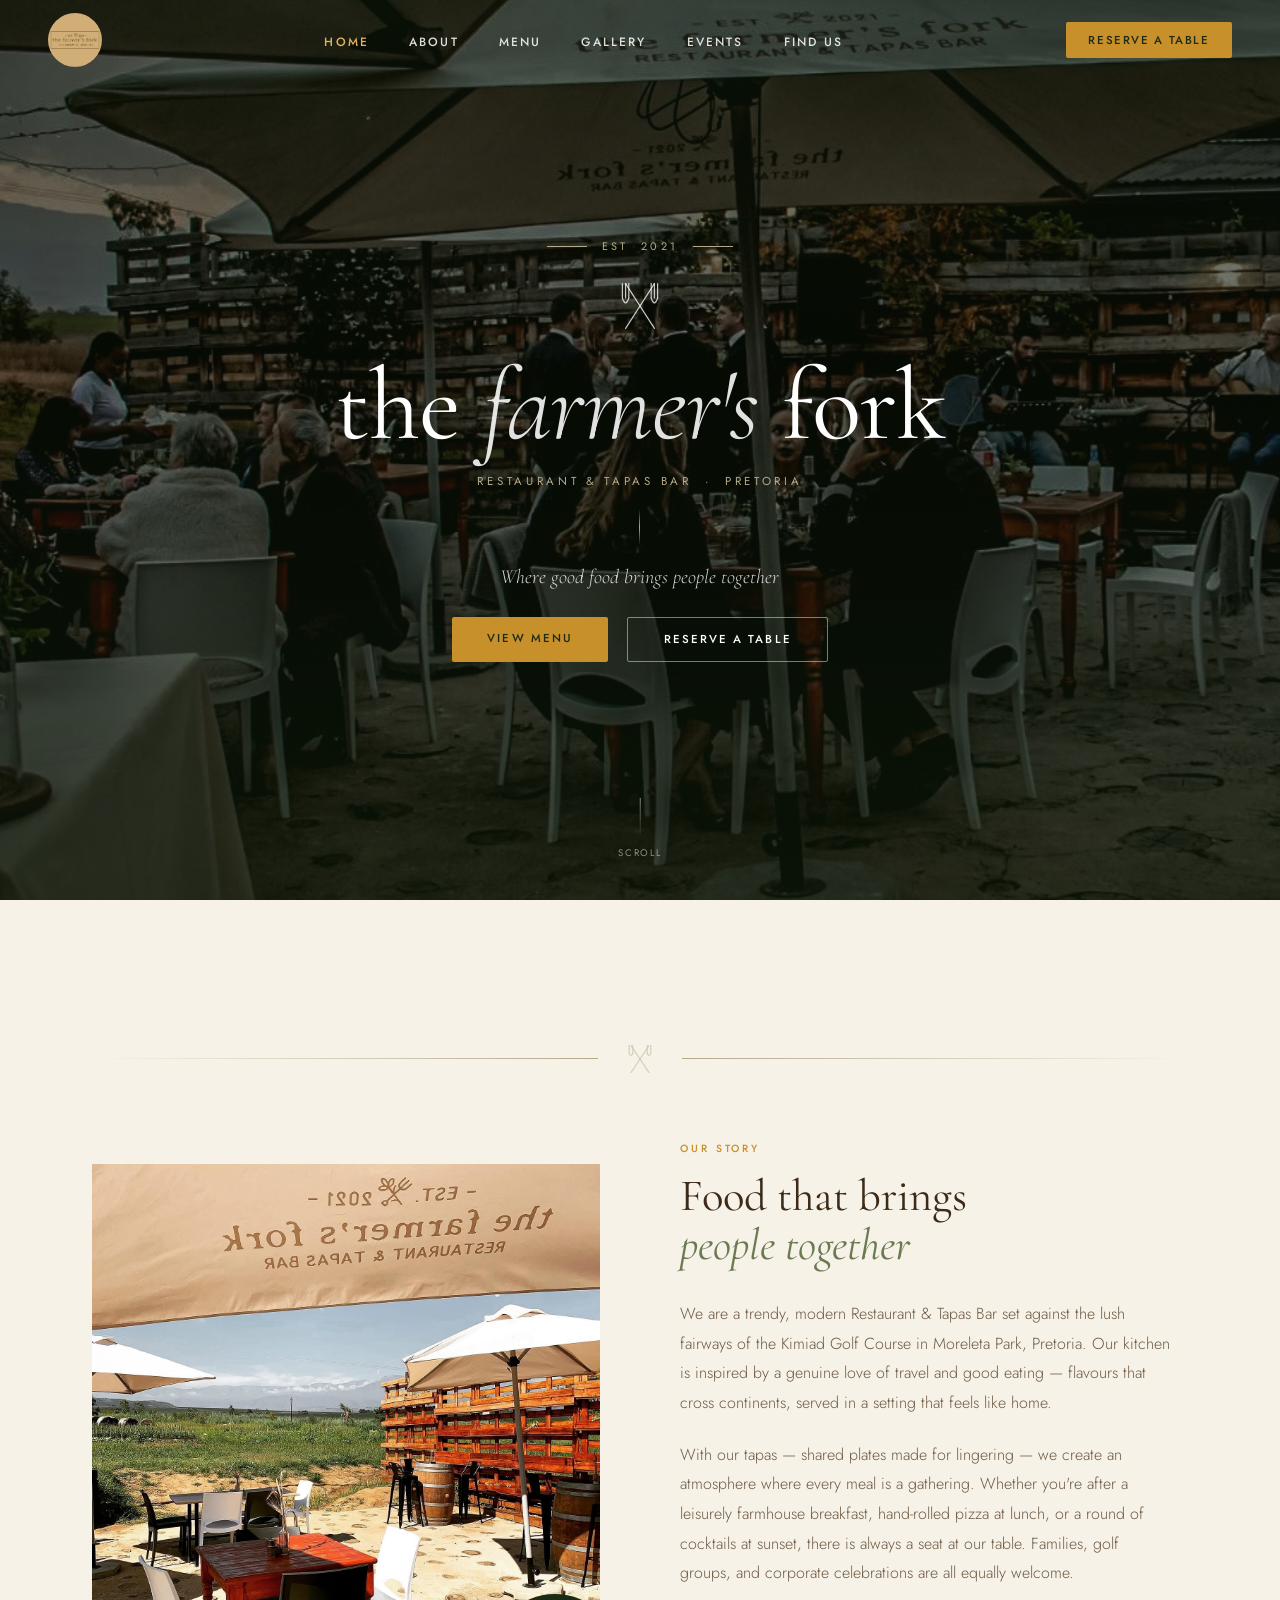
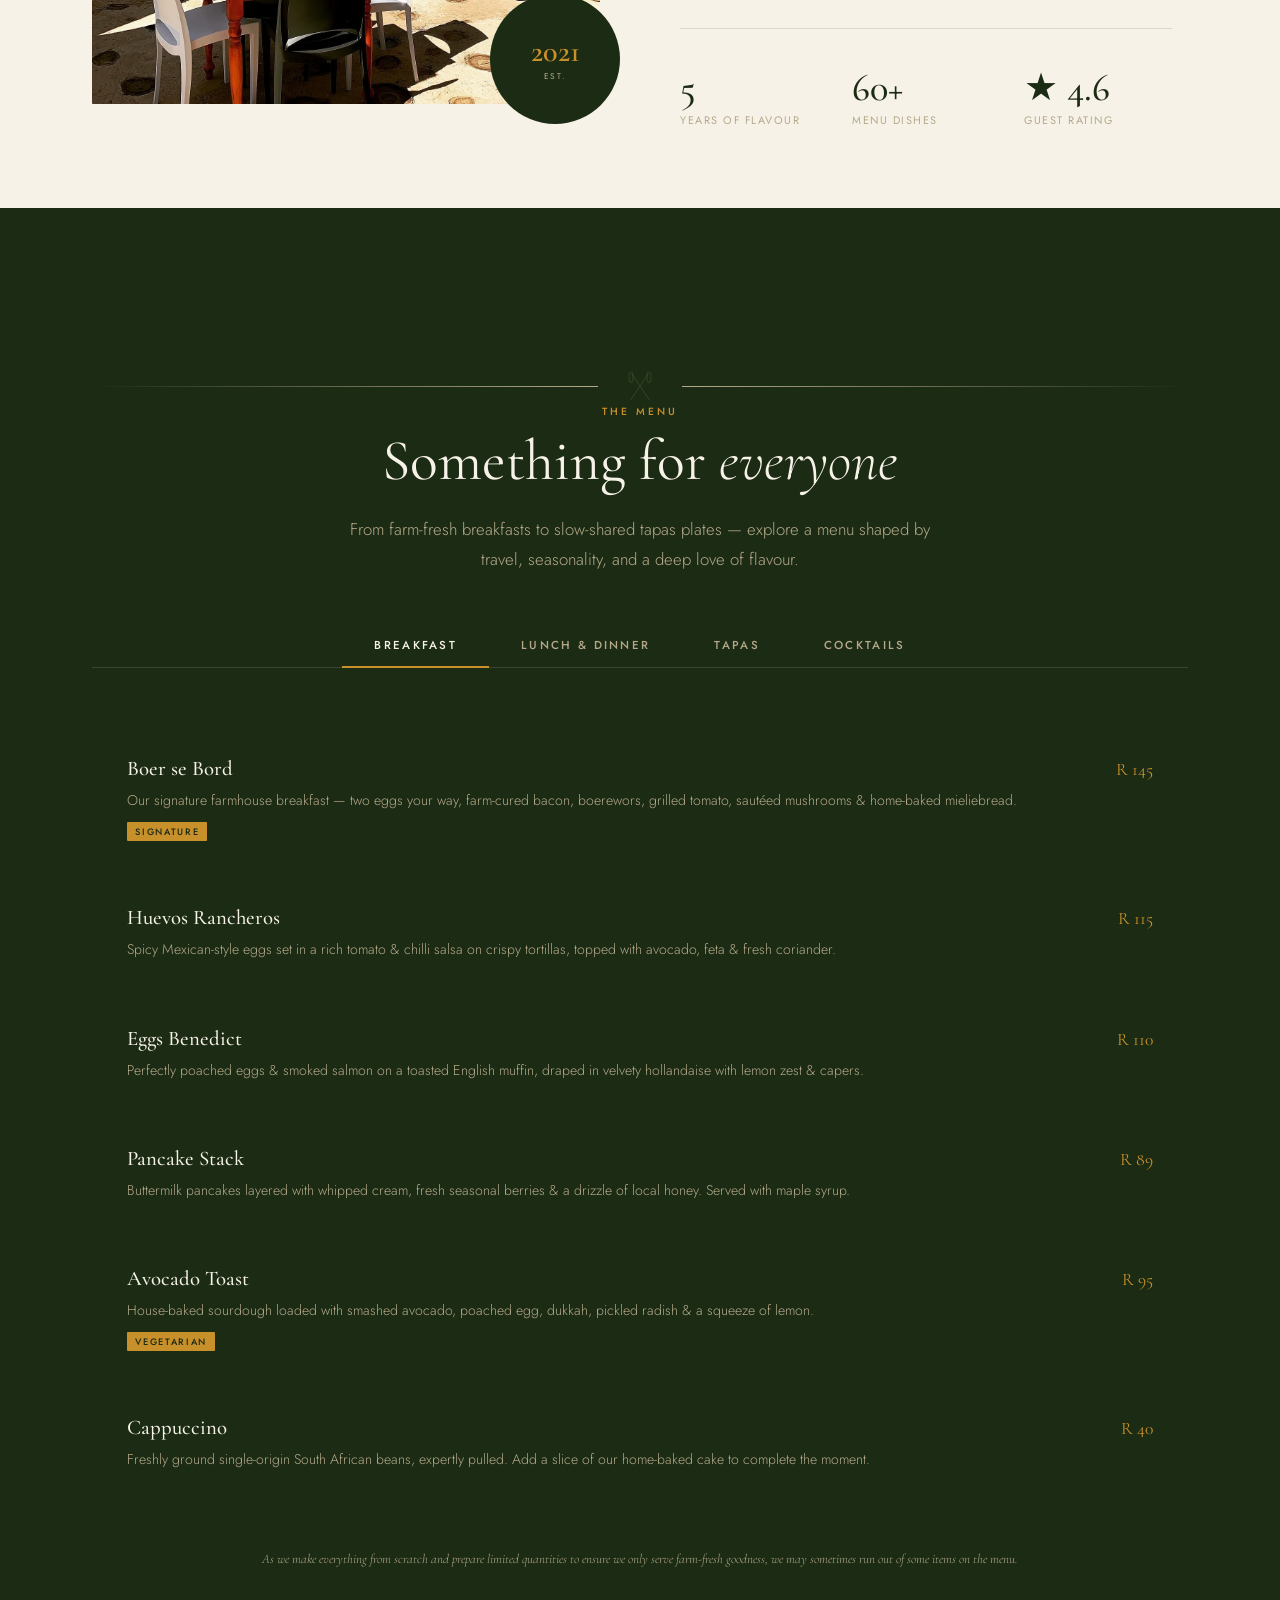
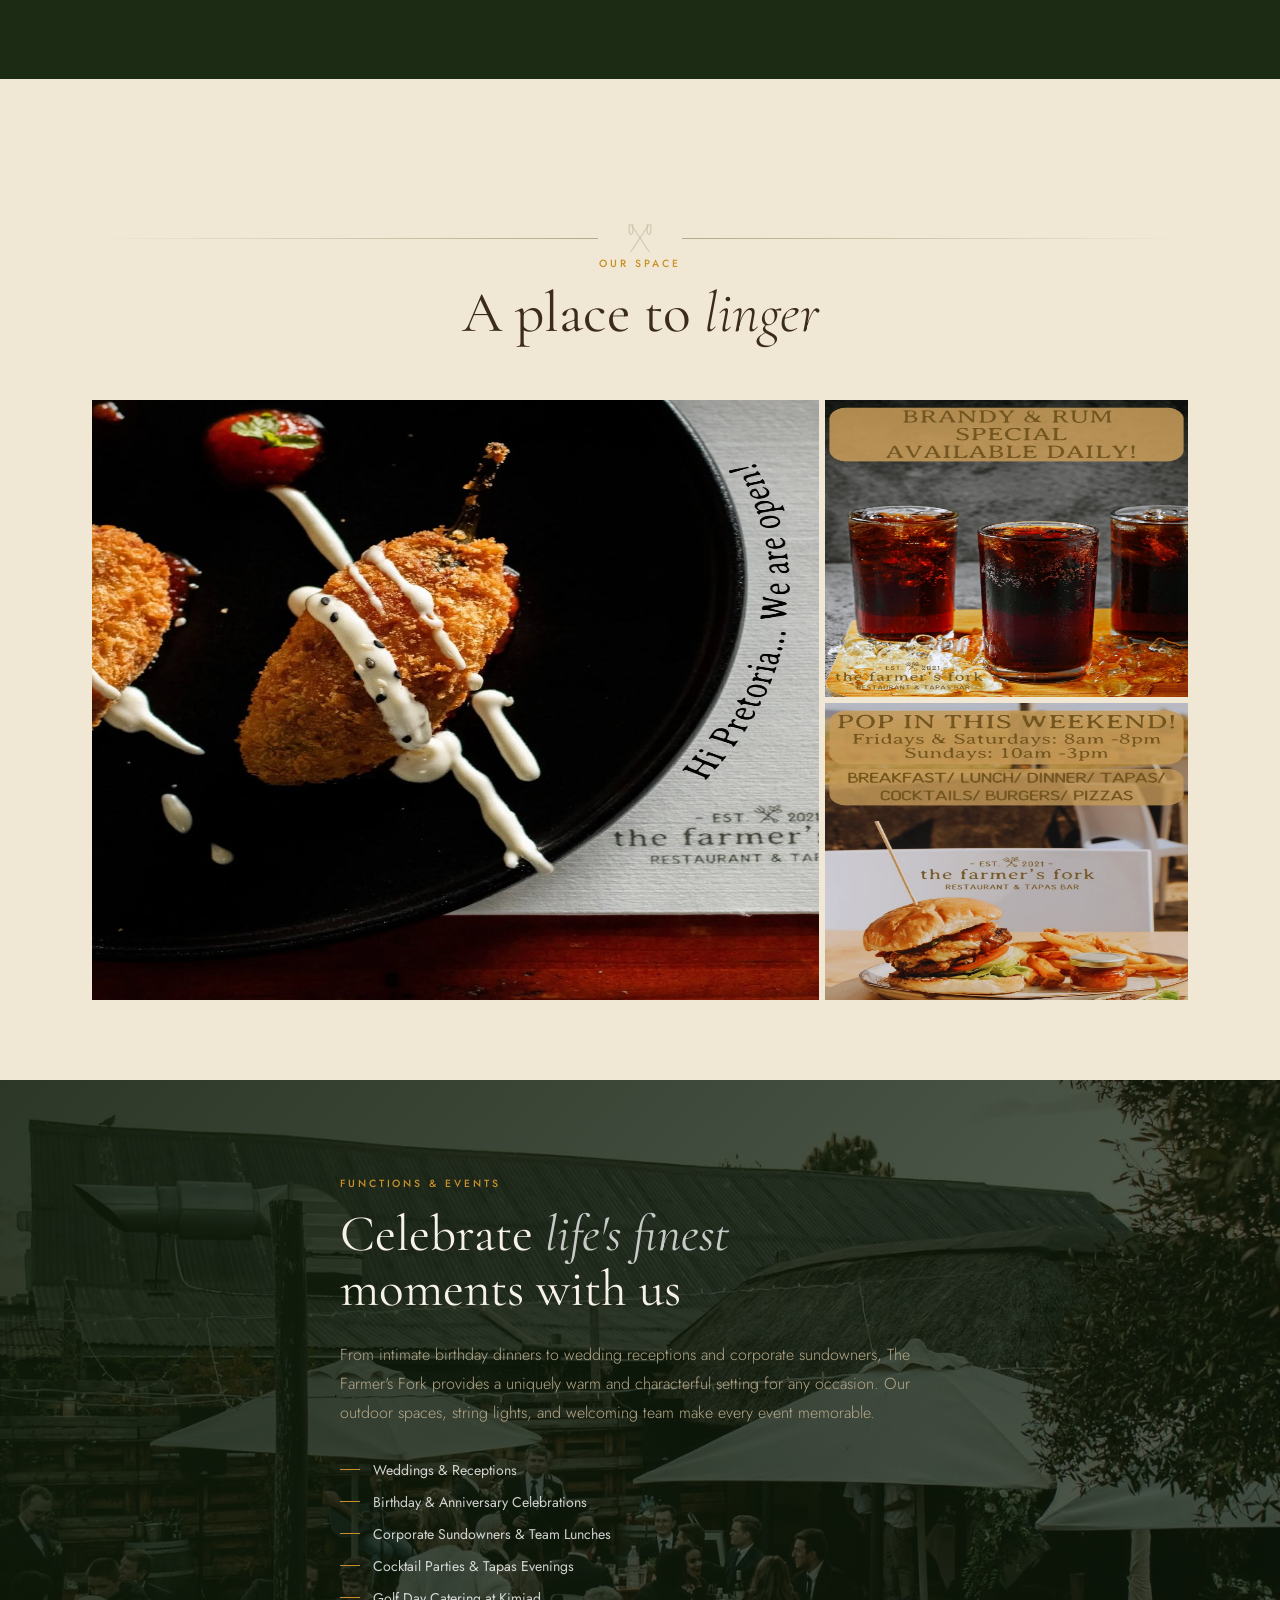
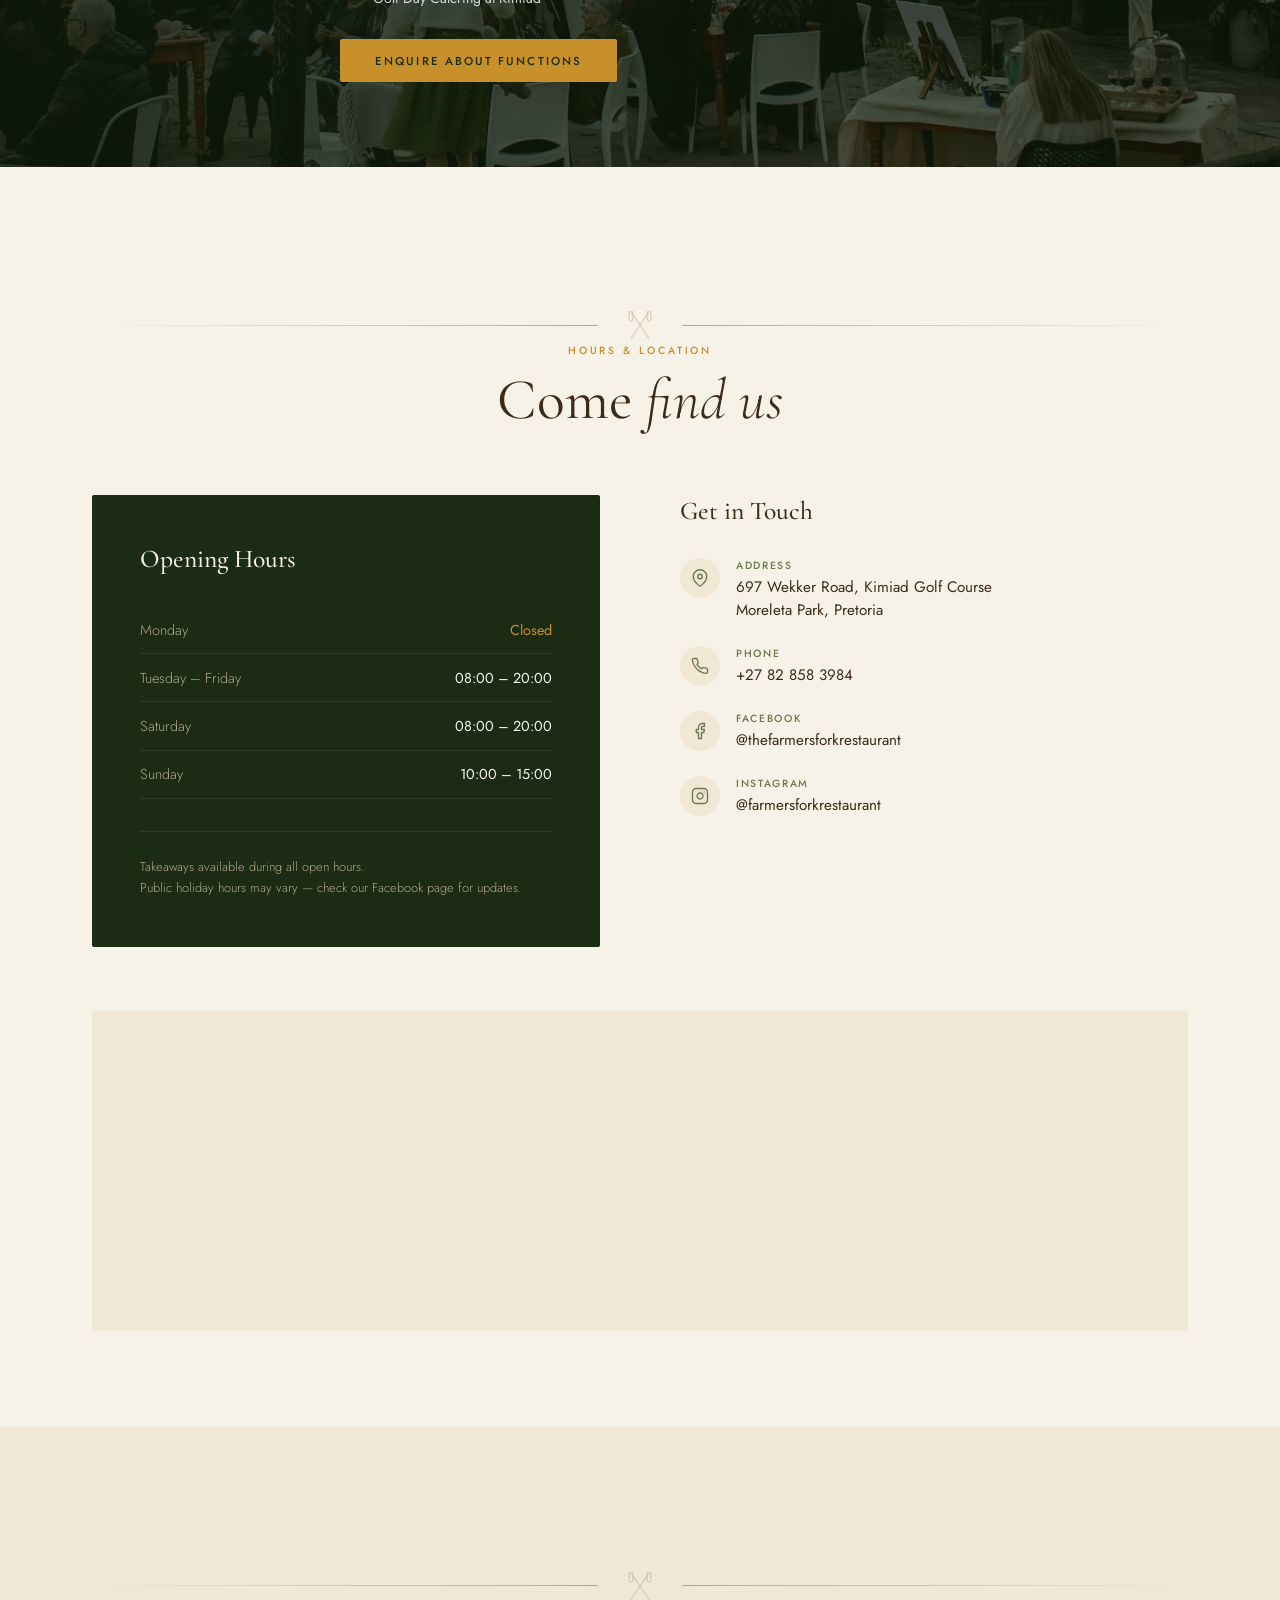
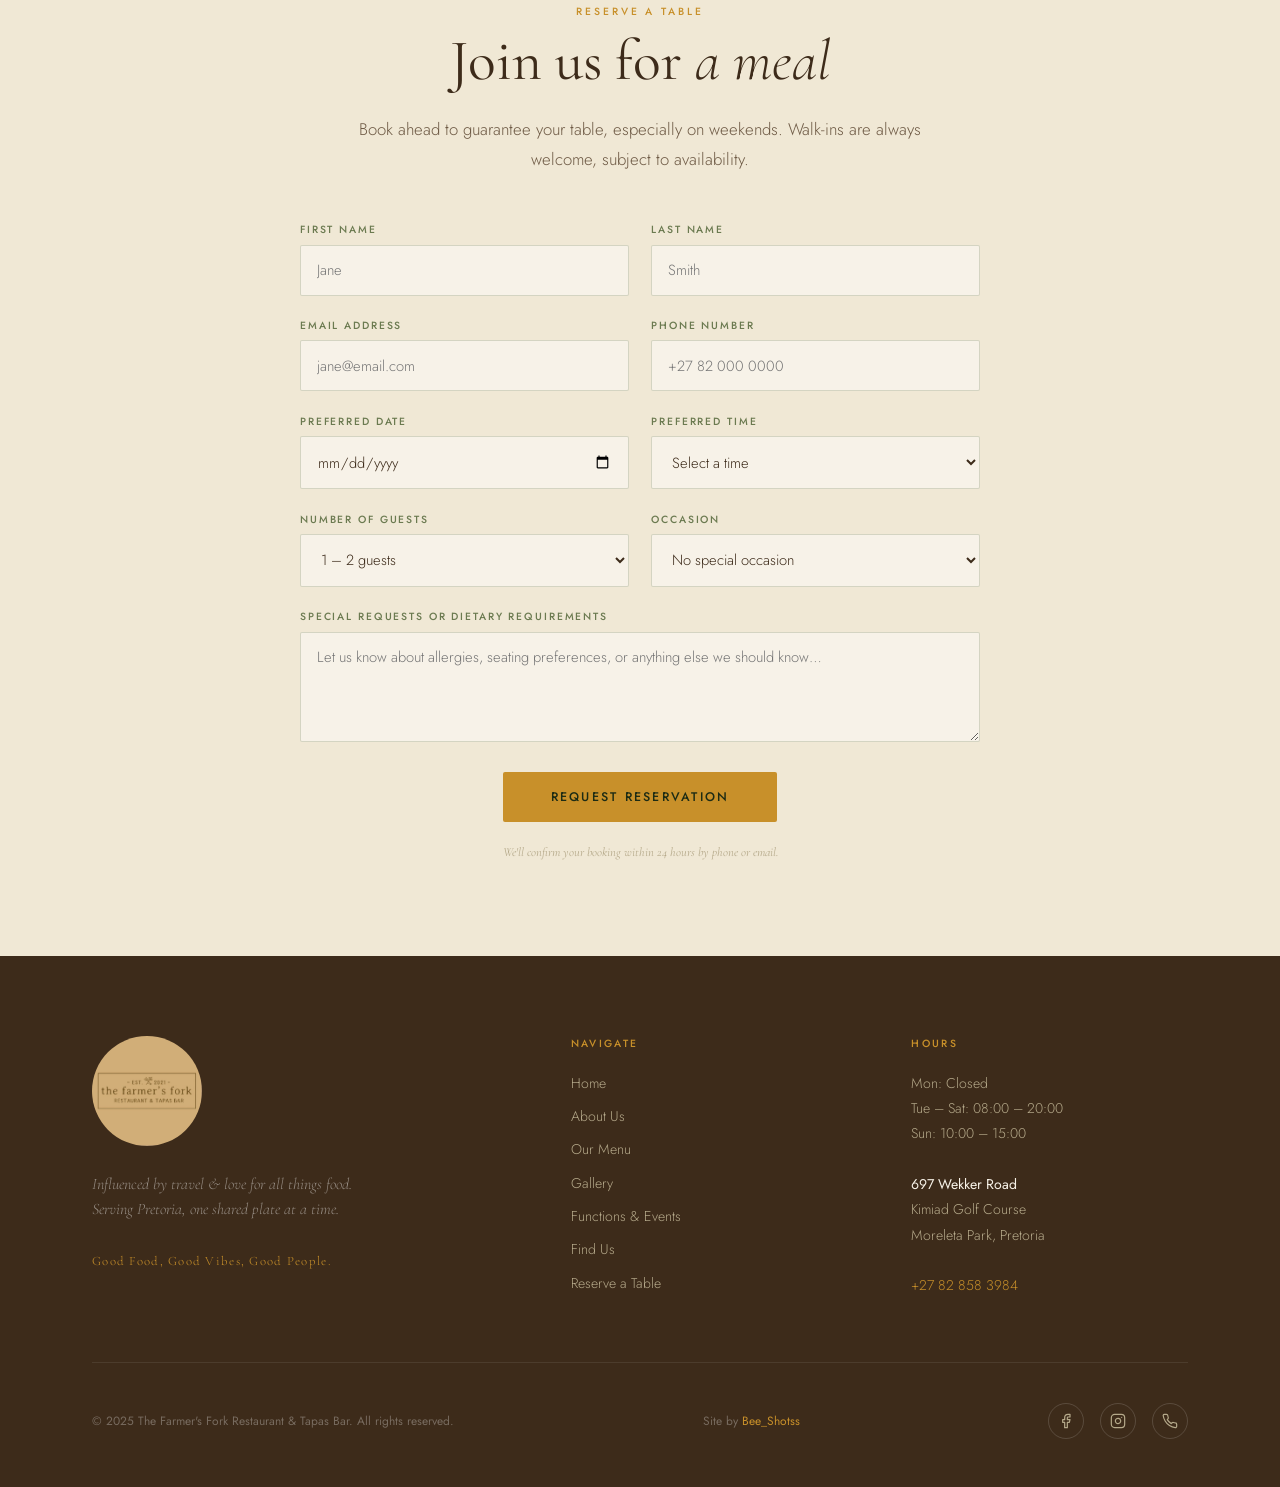
==== index.html @ 8b2912ac "Move Farmer's Fork files to repository root" ====
<!DOCTYPE html>
<html lang="en">
<head>
  <meta charset="UTF-8" />
  <meta name="viewport" content="width=device-width, initial-scale=1.0" />
  <title>The Farmer's Fork — Restaurant & Tapas Bar | Pretoria</title>
  <meta name="description" content="The Farmer's Fork — A trendy Restaurant & Tapas Bar at Kimiad Golf Course, Moreleta Park, Pretoria. Serving breakfast to dinner, Tues–Sat 8am–8pm, Sun 10am–3pm." />
  <link rel="preconnect" href="https://fonts.googleapis.com" />
  <link rel="preconnect" href="https://fonts.gstatic.com" crossorigin />
  <link href="https://fonts.googleapis.com/css2?family=Cormorant+Garamond:ital,wght@0,300;0,400;0,500;0,600;0,700;1,300;1,400;1,500&family=Jost:wght@300;400;500;600&display=swap" rel="stylesheet" />
  <style>
    /* ─── TOKEN SYSTEM ──────────────────────────────────────────────── */
    :root {
      --forest:    #1C2B14;
      --forest-mid:#2A4020;
      --sage:      #6B7A50;
      --gold:      #C8902A;
      --gold-lt:   #E5B05A;
      --parchment: #F0E8D5;
      --cream:     #F7F2E8;
      --espresso:  #3D2B1A;
      --stone:     #B5A98A;

      --font-display: 'Cormorant Garamond', Georgia, serif;
      --font-body:    'Jost', system-ui, sans-serif;

      --ease: cubic-bezier(0.25, 0.46, 0.45, 0.94);
      --nav-h: 80px;
    }

    /* ─── RESET ─────────────────────────────────────────────────────── */
    *, *::before, *::after { box-sizing: border-box; margin: 0; padding: 0; }
    html { scroll-behavior: smooth; font-size: 16px; }
    body {
      font-family: var(--font-body);
      background: var(--cream);
      color: var(--espresso);
      overflow-x: hidden;
    }
    img { display: block; max-width: 100%; }
    a { text-decoration: none; color: inherit; }

    /* ─── NAV ───────────────────────────────────────────────────────── */
    #nav {
      position: fixed;
      top: 0; left: 0; right: 0;
      z-index: 100;
      height: var(--nav-h);
      display: flex;
      align-items: center;
      justify-content: space-between;
      padding: 0 3rem;
      transition: background 0.45s var(--ease), box-shadow 0.45s var(--ease);
    }
    #nav.scrolled {
      background: var(--forest);
      box-shadow: 0 2px 24px rgba(0,0,0,0.35);
    }
    .nav-logo {
      display: flex;
      align-items: center;
      opacity: 0;
      transition: opacity 0.4s var(--ease);
      pointer-events: none;
    }
    #nav.scrolled .nav-logo { opacity: 1; pointer-events: auto; }
    .nav-logo img {
      height: 54px;
      width: 54px;
      border-radius: 50%;
      object-fit: cover;
      display: block;
    }
    .nav-links {
      display: flex;
      gap: 2.5rem;
      list-style: none;
    }
    .nav-links a {
      font-family: var(--font-body);
      font-size: 0.75rem;
      font-weight: 500;
      letter-spacing: 0.18em;
      text-transform: uppercase;
      color: #fff;
      opacity: 0.85;
      transition: opacity 0.2s;
    }
    .nav-links a:hover { opacity: 1; color: var(--gold-lt); }

    .nav-cta {
      font-family: var(--font-body);
      font-size: 0.72rem;
      font-weight: 500;
      letter-spacing: 0.14em;
      text-transform: uppercase;
      color: var(--forest);
      background: var(--gold);
      padding: 0.6rem 1.4rem;
      border-radius: 2px;
      transition: background 0.2s;
    }
    .nav-cta:hover { background: var(--gold-lt); }

    /* Mobile hamburger */
    .hamburger {
      display: none;
      flex-direction: column;
      gap: 5px;
      cursor: pointer;
      background: none;
      border: none;
      padding: 4px;
    }
    .hamburger span {
      display: block;
      width: 24px; height: 2px;
      background: #fff;
      transition: transform 0.3s, opacity 0.3s;
    }
    .mobile-menu {
      display: none;
      position: fixed;
      top: var(--nav-h);
      left: 0; right: 0;
      background: var(--forest);
      padding: 2rem;
      flex-direction: column;
      gap: 1.5rem;
      z-index: 99;
    }
    .mobile-menu.open { display: flex; }
    .mobile-menu a {
      font-family: var(--font-body);
      font-size: 0.85rem;
      font-weight: 500;
      letter-spacing: 0.16em;
      text-transform: uppercase;
      color: var(--cream);
    }

    /* ─── HERO ──────────────────────────────────────────────────────── */
    #hero {
      position: relative;
      height: 100vh;
      min-height: 640px;
      display: flex;
      align-items: center;
      justify-content: center;
      overflow: hidden;
    }
    .hero-bg {
      position: absolute;
      inset: 0;
      background: url('Gallery/Cover.jpeg') center/cover no-repeat;
      transform: scale(1.06);
      transition: transform 12s ease;
    }
    #hero:hover .hero-bg { transform: scale(1.0); }
    .hero-overlay {
      position: absolute;
      inset: 0;
      background: linear-gradient(
        to bottom,
        rgba(15,28,10,0.55) 0%,
        rgba(15,28,10,0.35) 40%,
        rgba(15,28,10,0.65) 100%
      );
    }
    .hero-content {
      position: relative;
      z-index: 2;
      text-align: center;
      color: #fff;
      display: flex;
      flex-direction: column;
      align-items: center;
      gap: 1.25rem;
    }
    .hero-est {
      font-family: var(--font-body);
      font-size: 0.68rem;
      letter-spacing: 0.3em;
      text-transform: uppercase;
      color: var(--stone);
      display: flex;
      align-items: center;
      gap: 0.9rem;
    }
    .hero-est::before, .hero-est::after {
      content: '';
      width: 40px; height: 1px;
      background: var(--stone);
    }

    /* SVG Fork Emblem */
    .fork-emblem {
      width: 64px;
      opacity: 0.95;
    }

    .hero-title {
      font-family: var(--font-display);
      font-size: clamp(3.2rem, 8vw, 7rem);
      font-weight: 400;
      line-height: 0.92;
      letter-spacing: -0.01em;
      color: #fff;
    }
    .hero-title em {
      font-style: italic;
      font-weight: 300;
      color: rgba(255,255,255,0.88);
    }
    .hero-subtitle {
      font-family: var(--font-body);
      font-size: 0.72rem;
      letter-spacing: 0.32em;
      text-transform: uppercase;
      color: var(--stone);
    }
    .hero-divider {
      width: 1px;
      height: 36px;
      background: linear-gradient(to bottom, transparent, var(--stone), transparent);
    }
    .hero-tagline {
      font-family: var(--font-display);
      font-style: italic;
      font-size: 1.25rem;
      color: rgba(255,255,255,0.82);
      font-weight: 300;
    }
    .hero-actions {
      display: flex;
      gap: 1.2rem;
      margin-top: 0.5rem;
    }
    .btn-primary {
      font-family: var(--font-body);
      font-size: 0.72rem;
      font-weight: 500;
      letter-spacing: 0.18em;
      text-transform: uppercase;
      background: var(--gold);
      color: var(--forest);
      padding: 0.85rem 2.2rem;
      border: none;
      border-radius: 2px;
      cursor: pointer;
      transition: background 0.2s, transform 0.2s;
    }
    .btn-primary:hover { background: var(--gold-lt); transform: translateY(-1px); }
    .btn-outline {
      font-family: var(--font-body);
      font-size: 0.72rem;
      font-weight: 500;
      letter-spacing: 0.18em;
      text-transform: uppercase;
      background: transparent;
      color: #fff;
      padding: 0.85rem 2.2rem;
      border: 1px solid rgba(255,255,255,0.45);
      border-radius: 2px;
      cursor: pointer;
      transition: border-color 0.2s, background 0.2s;
    }
    .btn-outline:hover {
      border-color: rgba(255,255,255,0.8);
      background: rgba(255,255,255,0.08);
    }

    .hero-scroll {
      position: absolute;
      bottom: 2.5rem;
      left: 50%;
      transform: translateX(-50%);
      display: flex;
      flex-direction: column;
      align-items: center;
      gap: 0.5rem;
      color: rgba(255,255,255,0.5);
      font-size: 0.6rem;
      letter-spacing: 0.2em;
      text-transform: uppercase;
    }
    .hero-scroll-line {
      width: 1px;
      height: 40px;
      background: linear-gradient(to bottom, rgba(255,255,255,0.5), transparent);
      animation: scrollPulse 2s ease-in-out infinite;
    }
    @keyframes scrollPulse {
      0%, 100% { opacity: 0.5; }
      50% { opacity: 1; }
    }

    /* ─── SECTION SCAFFOLD ──────────────────────────────────────────── */
    section { position: relative; }
    .container { max-width: 1160px; margin: 0 auto; padding: 0 2rem; }

    /* Signature decorative divider – crossed forks SVG between sections */
    .fork-divider {
      display: flex;
      align-items: center;
      justify-content: center;
      padding: 2.8rem 0 0;
      gap: 1.5rem;
    }
    .fork-divider::before, .fork-divider::after {
      content: '';
      flex: 1;
      height: 1px;
      background: linear-gradient(to right, transparent, var(--stone));
    }
    .fork-divider::after {
      background: linear-gradient(to left, transparent, var(--stone));
    }
    .fork-divider-icon {
      width: 36px;
      opacity: 0.55;
    }
    .section-eyebrow {
      font-family: var(--font-body);
      font-size: 0.65rem;
      font-weight: 500;
      letter-spacing: 0.28em;
      text-transform: uppercase;
      color: var(--gold);
      text-align: center;
      margin-bottom: 0.75rem;
    }
    .section-heading {
      font-family: var(--font-display);
      font-size: clamp(2.4rem, 4.5vw, 3.8rem);
      font-weight: 400;
      line-height: 1.05;
      text-align: center;
      color: var(--espresso);
    }
    .section-heading em {
      font-style: italic;
      font-weight: 300;
    }
    .section-heading.light { color: var(--cream); }
    .section-intro {
      font-size: 1.05rem;
      line-height: 1.8;
      color: #6e5a45;
      text-align: center;
      max-width: 580px;
      margin: 1.4rem auto 0;
      font-weight: 300;
    }
    .section-intro.light { color: var(--stone); }

    /* ─── ABOUT ─────────────────────────────────────────────────────── */
    #about {
      background: var(--cream);
      padding: 6rem 0 5rem;
    }
    .about-grid {
      display: grid;
      grid-template-columns: 1fr 1fr;
      gap: 5rem;
      align-items: center;
      margin-top: 4rem;
    }
    .about-image-wrap {
      position: relative;
    }
    .about-image-wrap img {
      width: 100%;
      height: 540px;
      object-fit: cover;
      border-radius: 1px;
    }
    .about-image-badge {
      position: absolute;
      bottom: -20px;
      right: -20px;
      width: 130px;
      height: 130px;
      background: var(--forest);
      border-radius: 50%;
      display: flex;
      flex-direction: column;
      align-items: center;
      justify-content: center;
      gap: 2px;
    }
    .about-image-badge-year {
      font-family: var(--font-display);
      font-size: 1.9rem;
      font-weight: 600;
      color: var(--gold);
      line-height: 1;
    }
    .about-image-badge-label {
      font-family: var(--font-body);
      font-size: 0.52rem;
      letter-spacing: 0.2em;
      text-transform: uppercase;
      color: var(--stone);
    }
    .about-text { padding-right: 1rem; }
    .about-eyebrow {
      font-family: var(--font-body);
      font-size: 0.65rem;
      font-weight: 500;
      letter-spacing: 0.28em;
      text-transform: uppercase;
      color: var(--gold);
      margin-bottom: 1rem;
    }
    .about-heading {
      font-family: var(--font-display);
      font-size: clamp(2rem, 3.5vw, 3rem);
      font-weight: 400;
      line-height: 1.1;
      color: var(--espresso);
      margin-bottom: 1.8rem;
    }
    .about-heading em {
      font-style: italic;
      color: var(--sage);
    }
    .about-body {
      font-size: 1rem;
      line-height: 1.85;
      color: #6e5a45;
      font-weight: 300;
      margin-bottom: 1.4rem;
    }
    .about-stats {
      display: grid;
      grid-template-columns: repeat(3, 1fr);
      gap: 1.5rem;
      margin-top: 2.5rem;
      padding-top: 2.5rem;
      border-top: 1px solid rgba(107,122,80,0.2);
    }
    .stat-num {
      font-family: var(--font-display);
      font-size: 2.4rem;
      font-weight: 500;
      color: var(--forest);
      line-height: 1;
    }
    .stat-label {
      font-family: var(--font-body);
      font-size: 0.68rem;
      letter-spacing: 0.14em;
      text-transform: uppercase;
      color: var(--stone);
      margin-top: 0.3rem;
    }

    /* ─── MENU ──────────────────────────────────────────────────────── */
    #menu {
      background: var(--forest);
      padding: 6rem 0 7rem;
    }
    .menu-tabs {
      display: flex;
      justify-content: center;
      gap: 0;
      margin: 3rem 0 3.5rem;
      border-bottom: 1px solid rgba(255,255,255,0.12);
    }
    .tab-btn {
      font-family: var(--font-body);
      font-size: 0.72rem;
      font-weight: 500;
      letter-spacing: 0.2em;
      text-transform: uppercase;
      color: var(--stone);
      background: none;
      border: none;
      padding: 0.9rem 2rem;
      cursor: pointer;
      position: relative;
      transition: color 0.25s;
    }
    .tab-btn::after {
      content: '';
      position: absolute;
      bottom: -1px; left: 0; right: 0;
      height: 2px;
      background: var(--gold);
      transform: scaleX(0);
      transition: transform 0.3s var(--ease);
    }
    .tab-btn.active { color: var(--cream); }
    .tab-btn.active::after { transform: scaleX(1); }
    .tab-btn:hover { color: var(--cream); }

    .tab-panel { display: none; }
    .tab-panel.active { display: grid; }

    .menu-grid {
      grid-template-columns: repeat(auto-fill, minmax(320px, 1fr));
      gap: 1px;
      background: rgba(255,255,255,0.06);
    }
    .menu-item {
      background: var(--forest);
      padding: 2rem 2.2rem;
      transition: background 0.25s;
    }
    .menu-item:hover { background: var(--forest-mid); }
    .menu-item-header {
      display: flex;
      justify-content: space-between;
      align-items: baseline;
      margin-bottom: 0.5rem;
    }
    .menu-item-name {
      font-family: var(--font-display);
      font-size: 1.3rem;
      font-weight: 500;
      color: var(--cream);
    }
    .menu-item-price {
      font-family: var(--font-display);
      font-size: 1.1rem;
      font-weight: 400;
      color: var(--gold);
      white-space: nowrap;
      margin-left: 1rem;
    }
    .menu-item-desc {
      font-size: 0.88rem;
      line-height: 1.65;
      color: var(--stone);
      font-weight: 300;
    }
    .menu-item-tag {
      display: inline-block;
      font-size: 0.58rem;
      font-weight: 500;
      letter-spacing: 0.18em;
      text-transform: uppercase;
      color: var(--forest);
      background: var(--gold);
      padding: 0.2rem 0.5rem;
      border-radius: 1px;
      margin-top: 0.6rem;
    }
    .menu-note {
      text-align: center;
      color: var(--stone);
      font-size: 0.82rem;
      margin-top: 3rem;
      font-style: italic;
      font-family: var(--font-display);
      font-weight: 300;
    }

    /* ─── GALLERY ───────────────────────────────────────────────────── */
    #gallery {
      background: var(--parchment);
      padding: 6rem 0 5rem;
    }
    .gallery-grid {
      display: grid;
      grid-template-columns: 2fr 1fr;
      grid-template-rows: 1fr 1fr;
      gap: 6px;
      margin-top: 3.5rem;
      height: 600px;
    }
    .gallery-item {
      overflow: hidden;
      position: relative;
    }
    .gallery-item img {
      width: 100%;
      height: 100%;
      object-fit: fill;
      transition: transform 0.6s var(--ease);
    }
    .gallery-item:hover img { transform: scale(1.04); }
    .gallery-item--main { grid-row: 1 / 3; }
    .gallery-caption {
      position: absolute;
      bottom: 0; left: 0; right: 0;
      padding: 1rem 1.2rem 0.8rem;
      background: linear-gradient(to top, rgba(15,28,10,0.7), transparent);
      color: var(--cream);
      font-family: var(--font-display);
      font-style: italic;
      font-size: 0.95rem;
      font-weight: 300;
      opacity: 0;
      transition: opacity 0.3s;
    }
    .gallery-item:hover .gallery-caption { opacity: 1; }

    /* ─── EVENTS ────────────────────────────────────────────────────── */
    #events {
      position: relative;
      min-height: 560px;
      display: flex;
      align-items: center;
    }
    .events-bg {
      position: absolute;
      inset: 0;
      background: url('Gallery/Scenery_2.jpg') center/cover no-repeat;
    }
    .events-overlay {
      position: absolute;
      inset: 0;
      background: linear-gradient(
        135deg,
        rgba(15,28,10,0.88) 0%,
        rgba(15,28,10,0.65) 100%
      );
    }
    .events-content {
      position: relative;
      z-index: 2;
      max-width: 600px;
      padding: 6rem 0;
    }
    .events-eyebrow {
      font-family: var(--font-body);
      font-size: 0.65rem;
      font-weight: 500;
      letter-spacing: 0.28em;
      text-transform: uppercase;
      color: var(--gold);
      margin-bottom: 1rem;
    }
    .events-heading {
      font-family: var(--font-display);
      font-size: clamp(2.4rem, 4vw, 3.5rem);
      font-weight: 400;
      color: var(--cream);
      line-height: 1.08;
      margin-bottom: 1.5rem;
    }
    .events-heading em {
      font-style: italic;
      color: rgba(255,255,255,0.75);
    }
    .events-body {
      font-size: 1rem;
      line-height: 1.8;
      color: var(--stone);
      font-weight: 300;
      margin-bottom: 2rem;
    }
    .events-features {
      display: flex;
      flex-direction: column;
      gap: 0.75rem;
      margin-bottom: 2.5rem;
    }
    .events-feature {
      display: flex;
      align-items: center;
      gap: 0.8rem;
      font-size: 0.88rem;
      color: rgba(255,255,255,0.8);
    }
    .events-feature::before {
      content: '';
      width: 20px; height: 1px;
      background: var(--gold);
      flex-shrink: 0;
    }

    /* ─── FIND US ───────────────────────────────────────────────────── */
    #find-us {
      background: var(--cream);
      padding: 6rem 0;
    }
    .find-grid {
      display: grid;
      grid-template-columns: 1fr 1fr;
      gap: 5rem;
      align-items: start;
      margin-top: 4rem;
    }
    .hours-card {
      background: var(--forest);
      border-radius: 2px;
      padding: 3rem;
      color: var(--cream);
    }
    .hours-card-title {
      font-family: var(--font-display);
      font-size: 1.6rem;
      font-weight: 500;
      margin-bottom: 2rem;
      color: var(--cream);
    }
    .hours-row {
      display: flex;
      justify-content: space-between;
      align-items: center;
      padding: 0.85rem 0;
      border-bottom: 1px solid rgba(255,255,255,0.08);
      font-size: 0.9rem;
    }
    .hours-row:last-of-type { border-bottom: none; }
    .hours-day { color: var(--stone); font-weight: 300; }
    .hours-time { color: var(--cream); font-weight: 400; }
    .hours-closed { color: var(--gold); font-weight: 400; }
    .contact-block { display: flex; flex-direction: column; gap: 1.5rem; }
    .contact-heading {
      font-family: var(--font-display);
      font-size: 1.6rem;
      font-weight: 500;
      color: var(--espresso);
      margin-bottom: 0.5rem;
    }
    .contact-detail {
      display: flex;
      gap: 1rem;
      align-items: flex-start;
    }
    .contact-icon {
      width: 40px;
      height: 40px;
      background: var(--parchment);
      border-radius: 50%;
      display: flex;
      align-items: center;
      justify-content: center;
      flex-shrink: 0;
    }
    .contact-icon svg { width: 18px; height: 18px; }
    .contact-label {
      font-size: 0.65rem;
      font-weight: 500;
      letter-spacing: 0.16em;
      text-transform: uppercase;
      color: var(--sage);
      margin-bottom: 0.2rem;
    }
    .contact-value {
      font-size: 0.95rem;
      font-weight: 400;
      color: var(--espresso);
      line-height: 1.5;
    }

    /* Map placeholder */
    .map-placeholder {
      margin-top: 4rem;
      height: 320px;
      background: var(--parchment);
      border-radius: 2px;
      overflow: hidden;
      position: relative;
    }
    .map-placeholder iframe {
      width: 100%;
      height: 100%;
      border: none;
    }

    /* ─── RESERVATIONS ──────────────────────────────────────────────── */
    #reservations {
      background: var(--parchment);
      padding: 6rem 0;
    }
    .res-form {
      max-width: 680px;
      margin: 3rem auto 0;
      display: grid;
      grid-template-columns: 1fr 1fr;
      gap: 1.4rem;
    }
    .form-group {
      display: flex;
      flex-direction: column;
      gap: 0.45rem;
    }
    .form-group.full { grid-column: 1 / -1; }
    .form-label {
      font-size: 0.65rem;
      font-weight: 500;
      letter-spacing: 0.18em;
      text-transform: uppercase;
      color: var(--sage);
    }
    .form-input, .form-select, .form-textarea {
      font-family: var(--font-body);
      font-size: 0.92rem;
      font-weight: 300;
      color: var(--espresso);
      background: var(--cream);
      border: 1px solid rgba(107,122,80,0.25);
      border-radius: 2px;
      padding: 0.85rem 1rem;
      outline: none;
      transition: border-color 0.2s;
      width: 100%;
    }
    .form-input:focus, .form-select:focus, .form-textarea:focus {
      border-color: var(--sage);
    }
    .form-textarea { resize: vertical; min-height: 110px; }
    .form-submit {
      grid-column: 1 / -1;
      justify-self: center;
      margin-top: 0.5rem;
    }
    .form-note {
      grid-column: 1 / -1;
      font-size: 0.78rem;
      color: var(--stone);
      text-align: center;
      font-style: italic;
      font-family: var(--font-display);
    }

    /* ─── FOOTER ────────────────────────────────────────────────────── */
    #footer {
      background: var(--espresso);
      color: var(--stone);
      padding: 5rem 0 3rem;
    }
    .footer-top {
      display: grid;
      grid-template-columns: 1.5fr 1fr 1fr;
      gap: 4rem;
      padding-bottom: 4rem;
      border-bottom: 1px solid rgba(255,255,255,0.08);
    }
    .footer-brand-name {
      font-family: var(--font-display);
      font-size: 2rem;
      font-weight: 400;
      color: var(--cream);
      line-height: 1.1;
      margin-bottom: 0.4rem;
    }
    .footer-brand-sub {
      font-size: 0.62rem;
      letter-spacing: 0.24em;
      text-transform: uppercase;
      color: var(--stone);
      margin-bottom: 1.2rem;
    }
    .footer-tagline {
      font-family: var(--font-display);
      font-style: italic;
      font-size: 1rem;
      color: rgba(255,255,255,0.45);
      font-weight: 300;
      line-height: 1.6;
    }
    .footer-col-title {
      font-family: var(--font-body);
      font-size: 0.65rem;
      font-weight: 500;
      letter-spacing: 0.22em;
      text-transform: uppercase;
      color: var(--gold);
      margin-bottom: 1.2rem;
    }
    .footer-links {
      list-style: none;
      display: flex;
      flex-direction: column;
      gap: 0.65rem;
    }
    .footer-links a {
      font-size: 0.88rem;
      font-weight: 300;
      color: var(--stone);
      transition: color 0.2s;
    }
    .footer-links a:hover { color: var(--cream); }
    .footer-hours { font-size: 0.88rem; font-weight: 300; line-height: 1.8; }

    .footer-bottom {
      padding-top: 2.5rem;
      display: flex;
      justify-content: space-between;
      align-items: center;
    }
    .footer-copy {
      font-size: 0.75rem;
      color: rgba(255,255,255,0.3);
    }
    .footer-socials {
      display: flex;
      gap: 1rem;
    }
    .social-link {
      width: 36px; height: 36px;
      border: 1px solid rgba(255,255,255,0.15);
      border-radius: 50%;
      display: flex;
      align-items: center;
      justify-content: center;
      color: var(--stone);
      transition: border-color 0.2s, color 0.2s;
    }
    .social-link:hover { border-color: var(--gold); color: var(--gold); }
    .social-link svg { width: 16px; height: 16px; }

    /* ─── REVEAL ANIMATION ──────────────────────────────────────────── */
    .reveal {
      opacity: 0;
      transform: translateY(30px);
      transition: opacity 0.7s var(--ease), transform 0.7s var(--ease);
    }
    .reveal.visible {
      opacity: 1;
      transform: none;
    }
    .reveal-delay-1 { transition-delay: 0.1s; }
    .reveal-delay-2 { transition-delay: 0.2s; }
    .reveal-delay-3 { transition-delay: 0.3s; }
    .reveal-delay-4 { transition-delay: 0.4s; }

    /* ─── RESPONSIVE ────────────────────────────────────────────────── */
    @media (max-width: 900px) {
      #nav { padding: 0 1.5rem; }
      .nav-links, .nav-cta { display: none; }
      .hamburger { display: flex; }
      .about-grid { grid-template-columns: 1fr; gap: 3rem; }
      .about-image-wrap img { height: 380px; }
      .find-grid { grid-template-columns: 1fr; gap: 3rem; }
      .footer-top { grid-template-columns: 1fr; gap: 2.5rem; }
      .gallery-grid {
        grid-template-columns: 1fr;
        grid-template-rows: auto auto auto;
        height: auto;
      }
      .gallery-item--main { grid-row: auto; }
      .gallery-item { height: 280px; }
      .res-form { grid-template-columns: 1fr; }
      .form-group.full { grid-column: 1; }
      .form-submit { grid-column: 1; }
      .form-note { grid-column: 1; }
    }
    @media (max-width: 640px) {
      :root { --nav-h: 64px; }
      .hero-title { font-size: 3rem; }
      .hero-actions { flex-direction: column; align-items: center; }
      .menu-tabs { overflow-x: auto; justify-content: flex-start; padding: 0 1rem; }
      .container { padding: 0 1.25rem; }
      .about-stats { grid-template-columns: 1fr 1fr; }
      .footer-bottom { flex-direction: column; gap: 1.5rem; }
    }

    @media (prefers-reduced-motion: reduce) {
      .reveal { opacity: 1; transform: none; transition: none; }
      .hero-bg { transform: none; transition: none; }
    }
  </style>
</head>
<body>

<!-- ─────────────────────────────── NAV ─────────────────────────────── -->
<nav id="nav" role="navigation" aria-label="Main navigation">
  <a href="#hero" class="nav-logo" aria-label="The Farmer's Fork – back to top">
    <img src="Gallery/Logo.jpg" alt="The Farmer's Fork logo" />
  </a>
  <ul class="nav-links">
    <li><a href="#hero">Home</a></li>
    <li><a href="#about">About</a></li>
    <li><a href="#menu">Menu</a></li>
    <li><a href="#gallery">Gallery</a></li>
    <li><a href="#events">Events</a></li>
    <li><a href="#find-us">Find Us</a></li>
  </ul>
  <a href="#reservations" class="nav-cta">Reserve a Table</a>
  <button class="hamburger" aria-label="Toggle menu" onclick="toggleMenu()">
    <span></span><span></span><span></span>
  </button>
</nav>

<!-- Mobile menu -->
<div class="mobile-menu" id="mobileMenu">
  <a href="#hero" onclick="toggleMenu()">Home</a>
  <a href="#about" onclick="toggleMenu()">About</a>
  <a href="#menu" onclick="toggleMenu()">Menu</a>
  <a href="#gallery" onclick="toggleMenu()">Gallery</a>
  <a href="#events" onclick="toggleMenu()">Events</a>
  <a href="#find-us" onclick="toggleMenu()">Find Us</a>
  <a href="#reservations" onclick="toggleMenu()">Reserve a Table</a>
</div>

<!-- ────────────────────────────── HERO ─────────────────────────────── -->
<section id="hero" aria-label="Hero">
  <div class="hero-bg"></div>
  <div class="hero-overlay"></div>

  <div class="hero-content">
    <div class="hero-est">EST&nbsp;&nbsp;2021</div>

    <!-- Crossed Fork SVG Emblem -->
    <svg class="fork-emblem" viewBox="0 0 80 80" fill="none" xmlns="http://www.w3.org/2000/svg" aria-hidden="true">
      <line x1="22" y1="12" x2="58" y2="68" stroke="rgba(255,255,255,0.8)" stroke-width="1.5" stroke-linecap="round"/>
      <line x1="58" y1="12" x2="22" y2="68" stroke="rgba(255,255,255,0.8)" stroke-width="1.5" stroke-linecap="round"/>
      <!-- Fork left tines -->
      <path d="M18 12 L18 30" stroke="rgba(255,255,255,0.8)" stroke-width="1.5" stroke-linecap="round"/>
      <path d="M22 12 L22 30" stroke="rgba(255,255,255,0.8)" stroke-width="1.5" stroke-linecap="round"/>
      <path d="M26 12 L26 30" stroke="rgba(255,255,255,0.8)" stroke-width="1.5" stroke-linecap="round"/>
      <path d="M18 30 Q20 36 22 36 Q24 36 26 30" stroke="rgba(255,255,255,0.8)" stroke-width="1.5" fill="none" stroke-linecap="round"/>
      <!-- Fork right tines -->
      <path d="M54 12 L54 30" stroke="rgba(255,255,255,0.8)" stroke-width="1.5" stroke-linecap="round"/>
      <path d="M58 12 L58 30" stroke="rgba(255,255,255,0.8)" stroke-width="1.5" stroke-linecap="round"/>
      <path d="M62 12 L62 30" stroke="rgba(255,255,255,0.8)" stroke-width="1.5" stroke-linecap="round"/>
      <path d="M54 30 Q56 36 58 36 Q60 36 62 30" stroke="rgba(255,255,255,0.8)" stroke-width="1.5" fill="none" stroke-linecap="round"/>
    </svg>

    <h1 class="hero-title">the <em>farmer's</em> fork</h1>
    <p class="hero-subtitle">Restaurant &amp; Tapas Bar &nbsp;·&nbsp; Pretoria</p>
    <div class="hero-divider"></div>
    <p class="hero-tagline">Where good food brings people together</p>
    <div class="hero-actions">
      <a href="#menu" class="btn-primary">View Menu</a>
      <a href="#reservations" class="btn-outline">Reserve a Table</a>
    </div>
  </div>

  <div class="hero-scroll" aria-hidden="true">
    <div class="hero-scroll-line"></div>
    <span>Scroll</span>
  </div>
</section>

<!-- ───────────────────────────── ABOUT ─────────────────────────────── -->
<section id="about" aria-label="About us">
  <div class="container">
    <div class="fork-divider" aria-hidden="true">
      <svg class="fork-divider-icon" viewBox="0 0 40 40" fill="none" xmlns="http://www.w3.org/2000/svg">
        <line x1="10" y1="5" x2="30" y2="35" stroke="#B5A98A" stroke-width="1.2" stroke-linecap="round"/>
        <line x1="30" y1="5" x2="10" y2="35" stroke="#B5A98A" stroke-width="1.2" stroke-linecap="round"/>
        <path d="M8 5 L8 14" stroke="#B5A98A" stroke-width="1.2" stroke-linecap="round"/>
        <path d="M12 5 L12 14" stroke="#B5A98A" stroke-width="1.2" stroke-linecap="round"/>
        <path d="M8 14 Q10 18 12 14" stroke="#B5A98A" stroke-width="1.2" fill="none"/>
        <path d="M28 5 L28 14" stroke="#B5A98A" stroke-width="1.2" stroke-linecap="round"/>
        <path d="M32 5 L32 14" stroke="#B5A98A" stroke-width="1.2" stroke-linecap="round"/>
        <path d="M28 14 Q30 18 32 14" stroke="#B5A98A" stroke-width="1.2" fill="none"/>
      </svg>
    </div>

    <div class="about-grid">
      <div class="about-image-wrap reveal">
        <img src="Gallery/Scenery.jpg" alt="Outdoor dining area at The Farmer's Fork with branded umbrellas and vineyard views" loading="lazy" />
        <div class="about-image-badge">
          <span class="about-image-badge-year">2021</span>
          <span class="about-image-badge-label">Est.</span>
        </div>
      </div>

      <div class="about-text reveal reveal-delay-2">
        <p class="about-eyebrow">Our Story</p>
        <h2 class="about-heading">Food that brings<br/><em>people together</em></h2>
        <p class="about-body">
          We are a trendy, modern Restaurant &amp; Tapas Bar set against the lush fairways
          of the Kimiad Golf Course in Moreleta Park, Pretoria. Our kitchen is inspired by
          a genuine love of travel and good eating — flavours that cross continents, served
          in a setting that feels like home.
        </p>
        <p class="about-body">
          With our tapas — shared plates made for lingering — we create an atmosphere where
          every meal is a gathering. Whether you're after a leisurely farmhouse breakfast,
          hand-rolled pizza at lunch, or a round of cocktails at sunset, there is always a
          seat at our table. Families, golf groups, and corporate celebrations are all
          equally welcome.
        </p>
        <div class="about-stats">
          <div>
            <div class="stat-num">5</div>
            <div class="stat-label">Years of flavour</div>
          </div>
          <div>
            <div class="stat-num">60+</div>
            <div class="stat-label">Menu dishes</div>
          </div>
          <div>
            <div class="stat-num">★ 4.6</div>
            <div class="stat-label">Guest rating</div>
          </div>
        </div>
      </div>
    </div>
  </div>
</section>

<!-- ────────────────────────────── MENU ─────────────────────────────── -->
<section id="menu" aria-label="Menu">
  <div class="container">
    <div class="fork-divider" style="padding: 4rem 0 0;" aria-hidden="true">
      <svg class="fork-divider-icon" viewBox="0 0 40 40" fill="none" xmlns="http://www.w3.org/2000/svg">
        <line x1="10" y1="5" x2="30" y2="35" stroke="rgba(107,122,80,0.5)" stroke-width="1.2" stroke-linecap="round"/>
        <line x1="30" y1="5" x2="10" y2="35" stroke="rgba(107,122,80,0.5)" stroke-width="1.2" stroke-linecap="round"/>
        <path d="M8 5 L8 14" stroke="rgba(107,122,80,0.5)" stroke-width="1.2" stroke-linecap="round"/>
        <path d="M12 5 L12 14" stroke="rgba(107,122,80,0.5)" stroke-width="1.2" stroke-linecap="round"/>
        <path d="M8 14 Q10 18 12 14" stroke="rgba(107,122,80,0.5)" stroke-width="1.2" fill="none"/>
        <path d="M28 5 L28 14" stroke="rgba(107,122,80,0.5)" stroke-width="1.2" stroke-linecap="round"/>
        <path d="M32 5 L32 14" stroke="rgba(107,122,80,0.5)" stroke-width="1.2" stroke-linecap="round"/>
        <path d="M28 14 Q30 18 32 14" stroke="rgba(107,122,80,0.5)" stroke-width="1.2" fill="none"/>
      </svg>
    </div>

    <p class="section-eyebrow reveal">The Menu</p>
    <h2 class="section-heading light reveal reveal-delay-1">Something for <em>everyone</em></h2>
    <p class="section-intro light reveal reveal-delay-2">
      From farm-fresh breakfasts to slow-shared tapas plates — explore a menu
      shaped by travel, seasonality, and a deep love of flavour.
    </p>

    <nav class="menu-tabs" aria-label="Menu categories">
      <button class="tab-btn active" onclick="showTab('breakfast')" aria-selected="true">Breakfast</button>
      <button class="tab-btn" onclick="showTab('mains')" aria-selected="false">Lunch &amp; Dinner</button>
      <button class="tab-btn" onclick="showTab('tapas')" aria-selected="false">Tapas</button>
      <button class="tab-btn" onclick="showTab('drinks')" aria-selected="false">Cocktails</button>
    </nav>

    <!-- BREAKFAST -->
    <div id="tab-breakfast" class="tab-panel active">
      <div class="menu-grid">
        <div class="menu-item reveal">
          <div class="menu-item-header">
            <span class="menu-item-name">Boer se Bord</span>
            <span class="menu-item-price">R 145</span>
          </div>
          <p class="menu-item-desc">Our signature farmhouse breakfast — two eggs your way, farm-cured bacon, boerewors, grilled tomato, sautéed mushrooms &amp; home-baked mieliebread.</p>
          <span class="menu-item-tag">Signature</span>
        </div>
        <div class="menu-item reveal reveal-delay-1">
          <div class="menu-item-header">
            <span class="menu-item-name">Huevos Rancheros</span>
            <span class="menu-item-price">R 115</span>
          </div>
          <p class="menu-item-desc">Spicy Mexican-style eggs set in a rich tomato &amp; chilli salsa on crispy tortillas, topped with avocado, feta &amp; fresh coriander.</p>
        </div>
        <div class="menu-item reveal reveal-delay-2">
          <div class="menu-item-header">
            <span class="menu-item-name">Eggs Benedict</span>
            <span class="menu-item-price">R 110</span>
          </div>
          <p class="menu-item-desc">Perfectly poached eggs &amp; smoked salmon on a toasted English muffin, draped in velvety hollandaise with lemon zest &amp; capers.</p>
        </div>
        <div class="menu-item reveal reveal-delay-1">
          <div class="menu-item-header">
            <span class="menu-item-name">Pancake Stack</span>
            <span class="menu-item-price">R 89</span>
          </div>
          <p class="menu-item-desc">Buttermilk pancakes layered with whipped cream, fresh seasonal berries &amp; a drizzle of local honey. Served with maple syrup.</p>
        </div>
        <div class="menu-item reveal reveal-delay-2">
          <div class="menu-item-header">
            <span class="menu-item-name">Avocado Toast</span>
            <span class="menu-item-price">R 95</span>
          </div>
          <p class="menu-item-desc">House-baked sourdough loaded with smashed avocado, poached egg, dukkah, pickled radish &amp; a squeeze of lemon.</p>
          <span class="menu-item-tag">Vegetarian</span>
        </div>
        <div class="menu-item reveal reveal-delay-3">
          <div class="menu-item-header">
            <span class="menu-item-name">Cappuccino</span>
            <span class="menu-item-price">R 40</span>
          </div>
          <p class="menu-item-desc">Freshly ground single-origin South African beans, expertly pulled. Add a slice of our home-baked cake to complete the moment.</p>
        </div>
      </div>
    </div>

    <!-- MAINS -->
    <div id="tab-mains" class="tab-panel">
      <div class="menu-grid">
        <div class="menu-item reveal">
          <div class="menu-item-header">
            <span class="menu-item-name">Buttermilk Fried Chicken Burger</span>
            <span class="menu-item-price">R 155</span>
          </div>
          <p class="menu-item-desc">Crispy buttermilk-brined chicken thigh, house slaw, pickles, sriracha mayo &amp; hand-cut chips. A crowd favourite on the Kimiad fairway.</p>
          <span class="menu-item-tag">Best Seller</span>
        </div>
        <div class="menu-item reveal reveal-delay-1">
          <div class="menu-item-header">
            <span class="menu-item-name">Wood-Fired Margherita Pizza</span>
            <span class="menu-item-price">R 135</span>
          </div>
          <p class="menu-item-desc">Hand-rolled dough with San Marzano tomato, fresh buffalo mozzarella, basil oil &amp; flaked sea salt. Simple, perfect.</p>
          <span class="menu-item-tag">Vegetarian</span>
        </div>
        <div class="menu-item reveal reveal-delay-2">
          <div class="menu-item-header">
            <span class="menu-item-name">Cashew Nut Chicken Curry</span>
            <span class="menu-item-price">R 170</span>
          </div>
          <p class="menu-item-desc">Slow-simmered coconut &amp; cashew curry with fragrant spices, served with jasmine rice, roti &amp; a cooling cucumber raita.</p>
          <span class="menu-item-tag">Fan Favourite</span>
        </div>
        <div class="menu-item reveal reveal-delay-1">
          <div class="menu-item-header">
            <span class="menu-item-name">Crispy Pork Belly — Asian Style</span>
            <span class="menu-item-price">R 185</span>
          </div>
          <p class="menu-item-desc">Slow-roasted pork belly with crackling, served on pickled cucumber, sesame slaw, hoisin glaze &amp; steamed bao bun.</p>
        </div>
        <div class="menu-item reveal reveal-delay-2">
          <div class="menu-item-header">
            <span class="menu-item-name">Garden Falafel Bowl</span>
            <span class="menu-item-price">R 130</span>
          </div>
          <p class="menu-item-desc">Fresh-from-the-garden salad with house-made falafel, hummus, roasted chickpeas, tahini dressing &amp; pomegranate seeds.</p>
          <span class="menu-item-tag">Vegetarian</span>
        </div>
        <div class="menu-item reveal reveal-delay-3">
          <div class="menu-item-header">
            <span class="menu-item-name">Chicken Schnitzel</span>
            <span class="menu-item-price">R 160</span>
          </div>
          <p class="menu-item-desc">Lightly crumbed free-range chicken breast, pan-fried golden, with hand-cut chips, tomato relish &amp; a dressed garden salad.</p>
        </div>
      </div>
    </div>

    <!-- TAPAS -->
    <div id="tab-tapas" class="tab-panel">
      <div class="menu-grid">
        <div class="menu-item reveal">
          <div class="menu-item-header">
            <span class="menu-item-name">Farmer's Vegan Board</span>
            <span class="menu-item-price">R 100</span>
          </div>
          <p class="menu-item-desc">Whipped vegan lebneh, pickles, deep fried capers, beetroot hummus, butternut chutney, dukkah dip and warm flatbread.</p>
          <span class="menu-item-tag">Vegan</span>
        </div>
        <div class="menu-item reveal reveal-delay-1">
          <div class="menu-item-header">
            <span class="menu-item-name">Coxinha <em style="font-style:italic;font-size:0.78rem;color:var(--stone);">(ko-SHEEN-ya)</em></span>
            <span class="menu-item-price">R 90</span>
          </div>
          <p class="menu-item-desc">Creamy chicken filling in dough, crumbed and fried. Served with lebneh.</p>
        </div>
        <div class="menu-item reveal reveal-delay-2">
          <div class="menu-item-header">
            <span class="menu-item-name">Arancini</span>
            <span class="menu-item-price">R 90</span>
          </div>
          <p class="menu-item-desc">Crispy risotto balls with bacon and wild mushrooms, crumbed and fried. Served with aioli.</p>
        </div>
        <div class="menu-item reveal reveal-delay-1">
          <div class="menu-item-header">
            <span class="menu-item-name">Falafel</span>
            <span class="menu-item-price">R 80</span>
          </div>
          <p class="menu-item-desc">Chickpea, butternut and sweet potato balls, crumbed and fried. Served with spicy peppadew jam and fresh mint.</p>
          <span class="menu-item-tag">Vegetarian</span>
        </div>
        <div class="menu-item reveal reveal-delay-2">
          <div class="menu-item-header">
            <span class="menu-item-name">Fish Parcels</span>
            <span class="menu-item-price">R 90</span>
          </div>
          <p class="menu-item-desc">Spicy fish balls, served with salsa and aioli.</p>
        </div>
        <div class="menu-item reveal reveal-delay-3">
          <div class="menu-item-header">
            <span class="menu-item-name">Nonna's Meatballs</span>
            <span class="menu-item-price">R 100</span>
          </div>
          <p class="menu-item-desc">Beef and pork meatballs in Napolitana sauce served with warm flatbread.</p>
        </div>
        <div class="menu-item reveal reveal-delay-1">
          <div class="menu-item-header">
            <span class="menu-item-name">Parmesan Chicken Strips</span>
            <span class="menu-item-price">R 100</span>
          </div>
          <p class="menu-item-desc">Marinated chicken breast, crumbed and fried. Served with Parmesan cheese and smoked paprika aioli.</p>
        </div>
        <div class="menu-item reveal reveal-delay-2">
          <div class="menu-item-header">
            <span class="menu-item-name">Jalapeño Poppers</span>
            <span class="menu-item-price">R 100</span>
          </div>
          <p class="menu-item-desc">Feta-stuffed jalapeños wrapped in bacon, crumbed and fried. Served with spicy peppadew jam.</p>
        </div>
      </div>
      <p style="text-align:center;font-family:var(--font-display);font-style:italic;color:var(--gold-lt);margin-top:2.5rem;font-size:1rem;">
        Our Tapas are prepared fresh and designed for sharing with good people.
      </p>
    </div>

    <!-- COCKTAILS -->
    <div id="tab-drinks" class="tab-panel">
      <div class="menu-grid">
        <div class="menu-item reveal">
          <div class="menu-item-header">
            <span class="menu-item-name">Farmhouse Spritz</span>
            <span class="menu-item-price">R 90</span>
          </div>
          <p class="menu-item-desc">Gin, rooibos &amp; orange cordial, bubbles.</p>
          <p style="font-size:0.75rem;color:var(--stone);margin-top:0.5rem;font-style:italic;">Bright · Easy · Social</p>
        </div>
        <div class="menu-item reveal reveal-delay-1">
          <div class="menu-item-header">
            <span class="menu-item-name">Ginger Trouble</span>
            <span class="menu-item-price">R 110</span>
          </div>
          <p class="menu-item-desc">Tequila, house ginger ferment, grapefruit, smoked sea salt.</p>
          <p style="font-size:0.75rem;color:var(--stone);margin-top:0.5rem;font-style:italic;">Spicy · Fresh · Dangerous</p>
        </div>
        <div class="menu-item reveal reveal-delay-2">
          <div class="menu-item-header">
            <span class="menu-item-name">Pineapple Please</span>
            <span class="menu-item-price">R 90</span>
          </div>
          <p class="menu-item-desc">Vodka, pineapple &amp; chilli shrub, lemon, aquafaba.</p>
          <p style="font-size:0.75rem;color:var(--stone);margin-top:0.5rem;font-style:italic;">Playful · Silky · Unexpected</p>
        </div>
        <div class="menu-item reveal reveal-delay-1">
          <div class="menu-item-header">
            <span class="menu-item-name">Garden Party <em style="font-style:italic;font-size:0.78rem;color:var(--stone);">(no alcohol)</em></span>
            <span class="menu-item-price">R 75</span>
          </div>
          <p class="menu-item-desc">Garden herb infusion, lemon, soda.</p>
          <p style="font-size:0.75rem;color:var(--stone);margin-top:0.5rem;font-style:italic;">Fresh · Elegant · Inclusive</p>
          <span class="menu-item-tag">Non-Alcoholic</span>
        </div>
        <div class="menu-item reveal reveal-delay-2">
          <div class="menu-item-header">
            <span class="menu-item-name">Plaas Tee <em style="font-style:italic;font-size:0.78rem;color:var(--stone);">(no alcohol)</em></span>
            <span class="menu-item-price">R 45</span>
          </div>
          <p class="menu-item-desc">Rooibos, honey, lemon.</p>
          <p style="font-size:0.75rem;color:var(--stone);margin-top:0.5rem;font-style:italic;">Homemade · Refreshing</p>
          <span class="menu-item-tag">Non-Alcoholic</span>
        </div>
      </div>
    </div>

    <p class="menu-note reveal">As we make everything from scratch and prepare limited quantities to ensure we only serve farm-fresh goodness, we may sometimes run out of some items on the menu.</p>
  </div>
</section>

<!-- ──────────────────────────── GALLERY ─────────────────────────────── -->
<section id="gallery" aria-label="Gallery">
  <div class="container">
    <div class="fork-divider" aria-hidden="true">
      <svg class="fork-divider-icon" viewBox="0 0 40 40" fill="none" xmlns="http://www.w3.org/2000/svg">
        <line x1="10" y1="5" x2="30" y2="35" stroke="#B5A98A" stroke-width="1.2" stroke-linecap="round"/>
        <line x1="30" y1="5" x2="10" y2="35" stroke="#B5A98A" stroke-width="1.2" stroke-linecap="round"/>
        <path d="M8 5 L8 14" stroke="#B5A98A" stroke-width="1.2" stroke-linecap="round"/>
        <path d="M12 5 L12 14" stroke="#B5A98A" stroke-width="1.2" stroke-linecap="round"/>
        <path d="M8 14 Q10 18 12 14" stroke="#B5A98A" stroke-width="1.2" fill="none"/>
        <path d="M28 5 L28 14" stroke="#B5A98A" stroke-width="1.2" stroke-linecap="round"/>
        <path d="M32 5 L32 14" stroke="#B5A98A" stroke-width="1.2" stroke-linecap="round"/>
        <path d="M28 14 Q30 18 32 14" stroke="#B5A98A" stroke-width="1.2" fill="none"/>
      </svg>
    </div>
    <p class="section-eyebrow reveal">Our Space</p>
    <h2 class="section-heading reveal reveal-delay-1">A place to <em>linger</em></h2>

    <div class="gallery-grid">
      <div class="gallery-item gallery-item--main reveal">
        <img src="Gallery/Food 3.jpg" alt="Menu Item" loading="lazy" />
        <div class="gallery-caption">Menu Item</div>
      </div>
      <div class="gallery-item reveal reveal-delay-1">
        <img src="Gallery/Brandy Special.jpg" alt="Brandy Special" loading="lazy" />
        <div class="gallery-caption">Brandy Special</div>
      </div>
      <div class="gallery-item reveal reveal-delay-2">
        <img src="Gallery/Food.jpg" alt="Weekend Specials" loading="lazy" />
        <div class="gallery-caption">Weekend Specials</div>
      </div>
    </div>
  </div>
</section>

<!-- ──────────────────────────── EVENTS ─────────────────────────────── -->
<section id="events" aria-label="Events and functions">
  <div class="events-bg"></div>
  <div class="events-overlay"></div>
  <div class="container">
    <div class="events-content">
      <p class="events-eyebrow reveal">Functions &amp; Events</p>
      <h2 class="events-heading reveal reveal-delay-1">Celebrate <em>life's finest</em><br/>moments with us</h2>
      <p class="events-body reveal reveal-delay-2">
        From intimate birthday dinners to wedding receptions and corporate sundowners,
        The Farmer's Fork provides a uniquely warm and characterful setting for any occasion.
        Our outdoor spaces, string lights, and welcoming team make every event memorable.
      </p>
      <ul class="events-features reveal reveal-delay-2">
        <li class="events-feature">Weddings &amp; Receptions</li>
        <li class="events-feature">Birthday &amp; Anniversary Celebrations</li>
        <li class="events-feature">Corporate Sundowners &amp; Team Lunches</li>
        <li class="events-feature">Cocktail Parties &amp; Tapas Evenings</li>
        <li class="events-feature">Golf Day Catering at Kimiad</li>
      </ul>
      <a href="tel:+27828583984" class="btn-primary reveal reveal-delay-3">Enquire About Functions</a>
    </div>
  </div>
</section>

<!-- ──────────────────────────── FIND US ─────────────────────────────── -->
<section id="find-us" aria-label="Hours and location">
  <div class="container">
    <div class="fork-divider" aria-hidden="true">
      <svg class="fork-divider-icon" viewBox="0 0 40 40" fill="none" xmlns="http://www.w3.org/2000/svg">
        <line x1="10" y1="5" x2="30" y2="35" stroke="#B5A98A" stroke-width="1.2" stroke-linecap="round"/>
        <line x1="30" y1="5" x2="10" y2="35" stroke="#B5A98A" stroke-width="1.2" stroke-linecap="round"/>
        <path d="M8 5 L8 14" stroke="#B5A98A" stroke-width="1.2" stroke-linecap="round"/>
        <path d="M12 5 L12 14" stroke="#B5A98A" stroke-width="1.2" stroke-linecap="round"/>
        <path d="M8 14 Q10 18 12 14" stroke="#B5A98A" stroke-width="1.2" fill="none"/>
        <path d="M28 5 L28 14" stroke="#B5A98A" stroke-width="1.2" stroke-linecap="round"/>
        <path d="M32 5 L32 14" stroke="#B5A98A" stroke-width="1.2" stroke-linecap="round"/>
        <path d="M28 14 Q30 18 32 14" stroke="#B5A98A" stroke-width="1.2" fill="none"/>
      </svg>
    </div>
    <p class="section-eyebrow reveal">Hours &amp; Location</p>
    <h2 class="section-heading reveal reveal-delay-1">Come <em>find us</em></h2>

    <div class="find-grid">
      <div class="hours-card reveal">
        <h3 class="hours-card-title">Opening Hours</h3>
        <div class="hours-row">
          <span class="hours-day">Monday</span>
          <span class="hours-closed">Closed</span>
        </div>
        <div class="hours-row">
          <span class="hours-day">Tuesday – Friday</span>
          <span class="hours-time">08:00 – 20:00</span>
        </div>
        <div class="hours-row">
          <span class="hours-day">Saturday</span>
          <span class="hours-time">08:00 – 20:00</span>
        </div>
        <div class="hours-row">
          <span class="hours-day">Sunday</span>
          <span class="hours-time">10:00 – 15:00</span>
        </div>
        <div style="margin-top: 2rem; padding-top: 1.5rem; border-top: 1px solid rgba(255,255,255,0.08); font-size:0.8rem; color: var(--stone); font-weight:300; line-height:1.7;">
          Takeaways available during all open hours.<br/>
          Public holiday hours may vary — check our Facebook page for updates.
        </div>
      </div>

      <div class="contact-block reveal reveal-delay-2">
        <div>
          <h3 class="contact-heading">Get in Touch</h3>
        </div>
        <div class="contact-detail">
          <div class="contact-icon">
            <svg viewBox="0 0 24 24" fill="none" stroke="var(--sage)" stroke-width="1.8" stroke-linecap="round" stroke-linejoin="round">
              <path d="M21 10c0 7-9 13-9 13s-9-6-9-13a9 9 0 0 1 18 0z"/>
              <circle cx="12" cy="10" r="3"/>
            </svg>
          </div>
          <div>
            <div class="contact-label">Address</div>
            <div class="contact-value">697 Wekker Road, Kimiad Golf Course<br/>Moreleta Park, Pretoria</div>
          </div>
        </div>
        <div class="contact-detail">
          <div class="contact-icon">
            <svg viewBox="0 0 24 24" fill="none" stroke="var(--sage)" stroke-width="1.8" stroke-linecap="round" stroke-linejoin="round">
              <path d="M22 16.92v3a2 2 0 0 1-2.18 2 19.79 19.79 0 0 1-8.63-3.07A19.5 19.5 0 0 1 4.69 12 19.79 19.79 0 0 1 1.7 3.44 2 2 0 0 1 3.67 2h3a2 2 0 0 1 2 1.72c.127.96.361 1.903.7 2.81a2 2 0 0 1-.45 2.11L7.91 9.91a16 16 0 0 0 6 6l1.27-1.27a2 2 0 0 1 2.11-.45c.907.339 1.85.573 2.81.7A2 2 0 0 1 22 16.92z"/>
            </svg>
          </div>
          <div>
            <div class="contact-label">Phone</div>
            <div class="contact-value"><a href="tel:+27828583984" style="color:var(--espresso);">+27 82 858 3984</a></div>
          </div>
        </div>
        <div class="contact-detail">
          <div class="contact-icon">
            <svg viewBox="0 0 24 24" fill="none" stroke="var(--sage)" stroke-width="1.8" stroke-linecap="round" stroke-linejoin="round">
              <path d="M18 2h-3a5 5 0 0 0-5 5v3H7v4h3v8h4v-8h3l1-4h-4V7a1 1 0 0 1 1-1h3z"/>
            </svg>
          </div>
          <div>
            <div class="contact-label">Facebook</div>
            <div class="contact-value"><a href="https://www.facebook.com/thefarmersforkrestaurant/" target="_blank" rel="noopener" style="color:var(--espresso);">@thefarmersforkrestaurant</a></div>
          </div>
        </div>
        <div class="contact-detail">
          <div class="contact-icon">
            <svg viewBox="0 0 24 24" fill="none" stroke="var(--sage)" stroke-width="1.8" stroke-linecap="round" stroke-linejoin="round">
              <rect x="2" y="2" width="20" height="20" rx="5" ry="5"/>
              <path d="M16 11.37A4 4 0 1 1 12.63 8 4 4 0 0 1 16 11.37z"/>
              <line x1="17.5" y1="6.5" x2="17.51" y2="6.5"/>
            </svg>
          </div>
          <div>
            <div class="contact-label">Instagram</div>
            <div class="contact-value"><a href="https://www.instagram.com/farmersforkrestaurantpretoria/" target="_blank" rel="noopener" style="color:var(--espresso);">@farmersforkrestaurant</a></div>
          </div>
        </div>
      </div>
    </div>

    <!-- Map -->
    <div class="map-placeholder reveal" style="margin-top:4rem;">
      <iframe
        src="https://maps.google.com/maps?q=Kimiad+Golf+Course,+Wekker+Road,+Moreleta+Park,+Pretoria,+South+Africa&t=&z=15&ie=UTF8&iwloc=&output=embed"
        allowfullscreen=""
        loading="lazy"
        referrerpolicy="no-referrer-when-downgrade"
        title="Map to The Farmer's Fork Restaurant, Kimiad Golf Course, Pretoria"
        aria-label="Google Map showing the location of The Farmer's Fork Restaurant">
      </iframe>
    </div>
  </div>
</section>

<!-- ────────────────────────── RESERVATIONS ──────────────────────────── -->
<section id="reservations" aria-label="Reservations">
  <div class="container">
    <div class="fork-divider" aria-hidden="true">
      <svg class="fork-divider-icon" viewBox="0 0 40 40" fill="none" xmlns="http://www.w3.org/2000/svg">
        <line x1="10" y1="5" x2="30" y2="35" stroke="#B5A98A" stroke-width="1.2" stroke-linecap="round"/>
        <line x1="30" y1="5" x2="10" y2="35" stroke="#B5A98A" stroke-width="1.2" stroke-linecap="round"/>
        <path d="M8 5 L8 14" stroke="#B5A98A" stroke-width="1.2" stroke-linecap="round"/>
        <path d="M12 5 L12 14" stroke="#B5A98A" stroke-width="1.2" stroke-linecap="round"/>
        <path d="M8 14 Q10 18 12 14" stroke="#B5A98A" stroke-width="1.2" fill="none"/>
        <path d="M28 5 L28 14" stroke="#B5A98A" stroke-width="1.2" stroke-linecap="round"/>
        <path d="M32 5 L32 14" stroke="#B5A98A" stroke-width="1.2" stroke-linecap="round"/>
        <path d="M28 14 Q30 18 32 14" stroke="#B5A98A" stroke-width="1.2" fill="none"/>
      </svg>
    </div>
    <p class="section-eyebrow reveal">Reserve a Table</p>
    <h2 class="section-heading reveal reveal-delay-1">Join us for <em>a meal</em></h2>
    <p class="section-intro reveal reveal-delay-2">
      Book ahead to guarantee your table, especially on weekends. Walk-ins are
      always welcome, subject to availability.
    </p>

    <div class="res-form" role="form" aria-label="Table reservation form">
      <div class="form-group">
        <label class="form-label" for="fname">First Name</label>
        <input class="form-input" type="text" id="fname" name="first_name" placeholder="Jane" autocomplete="given-name" />
      </div>
      <div class="form-group">
        <label class="form-label" for="lname">Last Name</label>
        <input class="form-input" type="text" id="lname" name="last_name" placeholder="Smith" autocomplete="family-name" />
      </div>
      <div class="form-group">
        <label class="form-label" for="email">Email Address</label>
        <input class="form-input" type="email" id="email" name="email" placeholder="jane@email.com" autocomplete="email" />
      </div>
      <div class="form-group">
        <label class="form-label" for="phone">Phone Number</label>
        <input class="form-input" type="tel" id="phone" name="phone" placeholder="+27 82 000 0000" autocomplete="tel" />
      </div>
      <div class="form-group">
        <label class="form-label" for="date">Preferred Date</label>
        <input class="form-input" type="date" id="date" name="date" />
      </div>
      <div class="form-group">
        <label class="form-label" for="time">Preferred Time</label>
        <select class="form-select" id="time" name="time">
          <option value="">Select a time</option>
          <option>08:00</option><option>08:30</option><option>09:00</option>
          <option>09:30</option><option>10:00</option><option>10:30</option>
          <option>11:00</option><option>11:30</option><option>12:00</option>
          <option>12:30</option><option>13:00</option><option>13:30</option>
          <option>14:00</option><option>14:30</option><option>15:00</option>
          <option>15:30</option><option>16:00</option><option>16:30</option>
          <option>17:00</option><option>17:30</option><option>18:00</option>
          <option>18:30</option><option>19:00</option><option>19:30</option>
        </select>
      </div>
      <div class="form-group">
        <label class="form-label" for="guests">Number of Guests</label>
        <select class="form-select" id="guests" name="guests">
          <option>1 – 2 guests</option>
          <option>3 – 4 guests</option>
          <option>5 – 6 guests</option>
          <option>7 – 10 guests</option>
          <option>10+ guests (Function)</option>
        </select>
      </div>
      <div class="form-group">
        <label class="form-label" for="occasion">Occasion</label>
        <select class="form-select" id="occasion" name="occasion">
          <option value="">No special occasion</option>
          <option>Birthday</option>
          <option>Anniversary</option>
          <option>Business Lunch</option>
          <option>Wedding / Function</option>
          <option>Other</option>
        </select>
      </div>
      <div class="form-group full">
        <label class="form-label" for="notes">Special Requests or Dietary Requirements</label>
        <textarea class="form-textarea" id="notes" name="notes" placeholder="Let us know about allergies, seating preferences, or anything else we should know…"></textarea>
      </div>
      <div class="form-group full form-submit">
        <button type="submit" class="btn-primary" style="padding: 1rem 3rem; font-size:0.78rem;" onclick="handleReservation(event)">
          Request Reservation
        </button>
      </div>
      <p class="form-note">We'll confirm your booking within 24 hours by phone or email.</p>
    </div>
  </div>
</section>

<!-- ────────────────────────────── FOOTER ───────────────────────────── -->
<footer id="footer" aria-label="Site footer">
  <div class="container">
    <div class="footer-top">
      <div>
        <a href="#hero" aria-label="The Farmer's Fork – back to top" style="display:inline-block;margin-bottom:1.2rem;">
          <img src="Gallery/Logo.jpg" alt="The Farmer's Fork logo" style="width:110px;height:110px;border-radius:50%;object-fit:cover;display:block;" />
        </a>
        <p class="footer-tagline">
          Influenced by travel &amp; love for all things food.<br/>
          Serving Pretoria, one shared plate at a time.<br/><br/>
          <em style="font-size:0.8rem;letter-spacing:0.1em;color:var(--gold);font-style:normal;">Good Food, Good Vibes, Good People.</em>
        </p>
      </div>
      <div>
        <div class="footer-col-title">Navigate</div>
        <ul class="footer-links">
          <li><a href="#hero">Home</a></li>
          <li><a href="#about">About Us</a></li>
          <li><a href="#menu">Our Menu</a></li>
          <li><a href="#gallery">Gallery</a></li>
          <li><a href="#events">Functions &amp; Events</a></li>
          <li><a href="#find-us">Find Us</a></li>
          <li><a href="#reservations">Reserve a Table</a></li>
        </ul>
      </div>
      <div>
        <div class="footer-col-title">Hours</div>
        <div class="footer-hours">
          Mon: Closed<br/>
          Tue – Sat: 08:00 – 20:00<br/>
          Sun: 10:00 – 15:00<br/><br/>
          <strong style="color:var(--cream); font-weight:400;">697 Wekker Road</strong><br/>
          Kimiad Golf Course<br/>
          Moreleta Park, Pretoria<br/><br/>
          <a href="tel:+27828583984" style="color:var(--gold);">+27 82 858 3984</a>
        </div>
      </div>
    </div>

    <div class="footer-bottom">
      <span class="footer-copy">© 2025 The Farmer's Fork Restaurant &amp; Tapas Bar. All rights reserved.</span>
      <span class="footer-copy">Site by <a href="https://baloyi.netlify.app/" target="_blank" rel="noopener" style="color:var(--gold);">Bee_Shotss</a></span>
      <div class="footer-socials" aria-label="Social media links">
        <!-- Facebook -->
        <a href="https://www.facebook.com/thefarmersforkrestaurant/" class="social-link" target="_blank" rel="noopener" aria-label="Facebook">
          <svg viewBox="0 0 24 24" fill="none" stroke="currentColor" stroke-width="1.8" stroke-linecap="round" stroke-linejoin="round">
            <path d="M18 2h-3a5 5 0 0 0-5 5v3H7v4h3v8h4v-8h3l1-4h-4V7a1 1 0 0 1 1-1h3z"/>
          </svg>
        </a>
        <!-- Instagram -->
        <a href="https://www.instagram.com/farmersforkrestaurantpretoria/" class="social-link" target="_blank" rel="noopener" aria-label="Instagram">
          <svg viewBox="0 0 24 24" fill="none" stroke="currentColor" stroke-width="1.8" stroke-linecap="round" stroke-linejoin="round">
            <rect x="2" y="2" width="20" height="20" rx="5" ry="5"/>
            <path d="M16 11.37A4 4 0 1 1 12.63 8 4 4 0 0 1 16 11.37z"/>
            <line x1="17.5" y1="6.5" x2="17.51" y2="6.5"/>
          </svg>
        </a>
        <!-- Phone -->
        <a href="tel:+27828583984" class="social-link" aria-label="Call us">
          <svg viewBox="0 0 24 24" fill="none" stroke="currentColor" stroke-width="1.8" stroke-linecap="round" stroke-linejoin="round">
            <path d="M22 16.92v3a2 2 0 0 1-2.18 2 19.79 19.79 0 0 1-8.63-3.07A19.5 19.5 0 0 1 4.69 12 19.79 19.79 0 0 1 1.7 3.44 2 2 0 0 1 3.67 2h3a2 2 0 0 1 2 1.72c.127.96.361 1.903.7 2.81a2 2 0 0 1-.45 2.11L7.91 9.91a16 16 0 0 0 6 6l1.27-1.27a2 2 0 0 1 2.11-.45c.907.339 1.85.573 2.81.7A2 2 0 0 1 22 16.92z"/>
          </svg>
        </a>
      </div>
    </div>
  </div>
</footer>

<!-- ─────────────────────────── SCRIPTS ─────────────────────────────── -->
<script>
  /* Nav scroll behaviour */
  const nav = document.getElementById('nav');
  window.addEventListener('scroll', () => {
    nav.classList.toggle('scrolled', window.scrollY > 60);
  }, { passive: true });

  /* Mobile menu toggle */
  function toggleMenu() {
    document.getElementById('mobileMenu').classList.toggle('open');
  }

  /* Menu tabs */
  function showTab(name) {
    document.querySelectorAll('.tab-btn').forEach(b => {
      b.classList.toggle('active', b.getAttribute('onclick').includes(name));
      b.setAttribute('aria-selected', b.getAttribute('onclick').includes(name));
    });
    document.querySelectorAll('.tab-panel').forEach(p => {
      p.classList.toggle('active', p.id === `tab-${name}`);
    });
  }

  /* Scroll reveal */
  const revealEls = document.querySelectorAll('.reveal');
  const io = new IntersectionObserver((entries) => {
    entries.forEach(e => {
      if (e.isIntersecting) {
        e.target.classList.add('visible');
        io.unobserve(e.target);
      }
    });
  }, { threshold: 0.12 });
  revealEls.forEach(el => io.observe(el));

  /* Reservation form */
  function handleReservation(e) {
    e.preventDefault();
    const fname = document.getElementById('fname').value.trim();
    if (!fname) { alert('Please enter your name.'); return; }
    const date  = document.getElementById('date').value;
    if (!date)  { alert('Please select a date.'); return; }
    alert(`Thank you, ${fname}! We've received your reservation request for ${new Date(date).toLocaleDateString('en-ZA', { weekday:'long', day:'numeric', month:'long', year:'numeric' })}. We'll confirm within 24 hours.`);
  }

  /* Active nav link highlighting */
  const sections = document.querySelectorAll('section[id]');
  const navLinks  = document.querySelectorAll('.nav-links a');
  window.addEventListener('scroll', () => {
    let current = '';
    sections.forEach(s => {
      if (window.scrollY >= s.offsetTop - 120) current = s.getAttribute('id');
    });
    navLinks.forEach(a => {
      a.style.color = a.getAttribute('href') === `#${current}` ? 'var(--gold-lt)' : '';
      a.style.opacity = a.getAttribute('href') === `#${current}` ? '1' : '';
    });
  }, { passive: true });
</script>

</body>
</html>
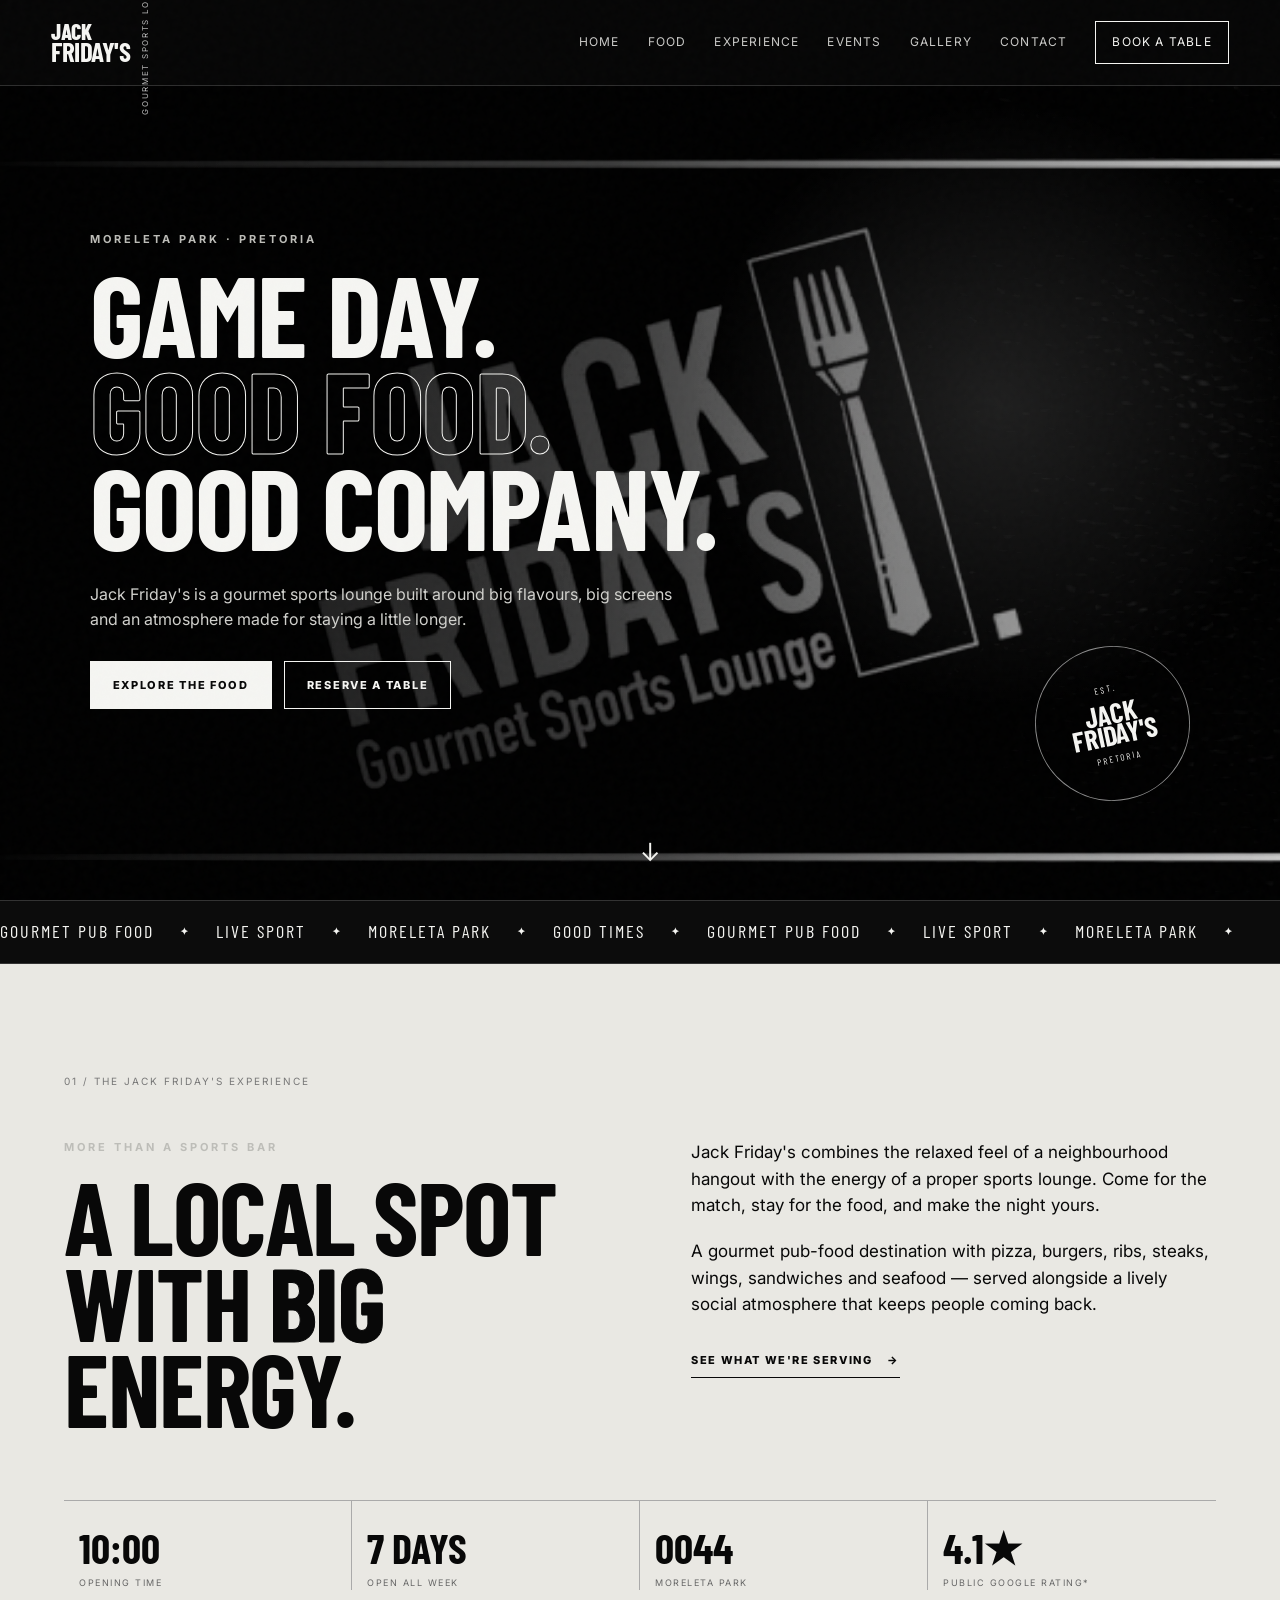
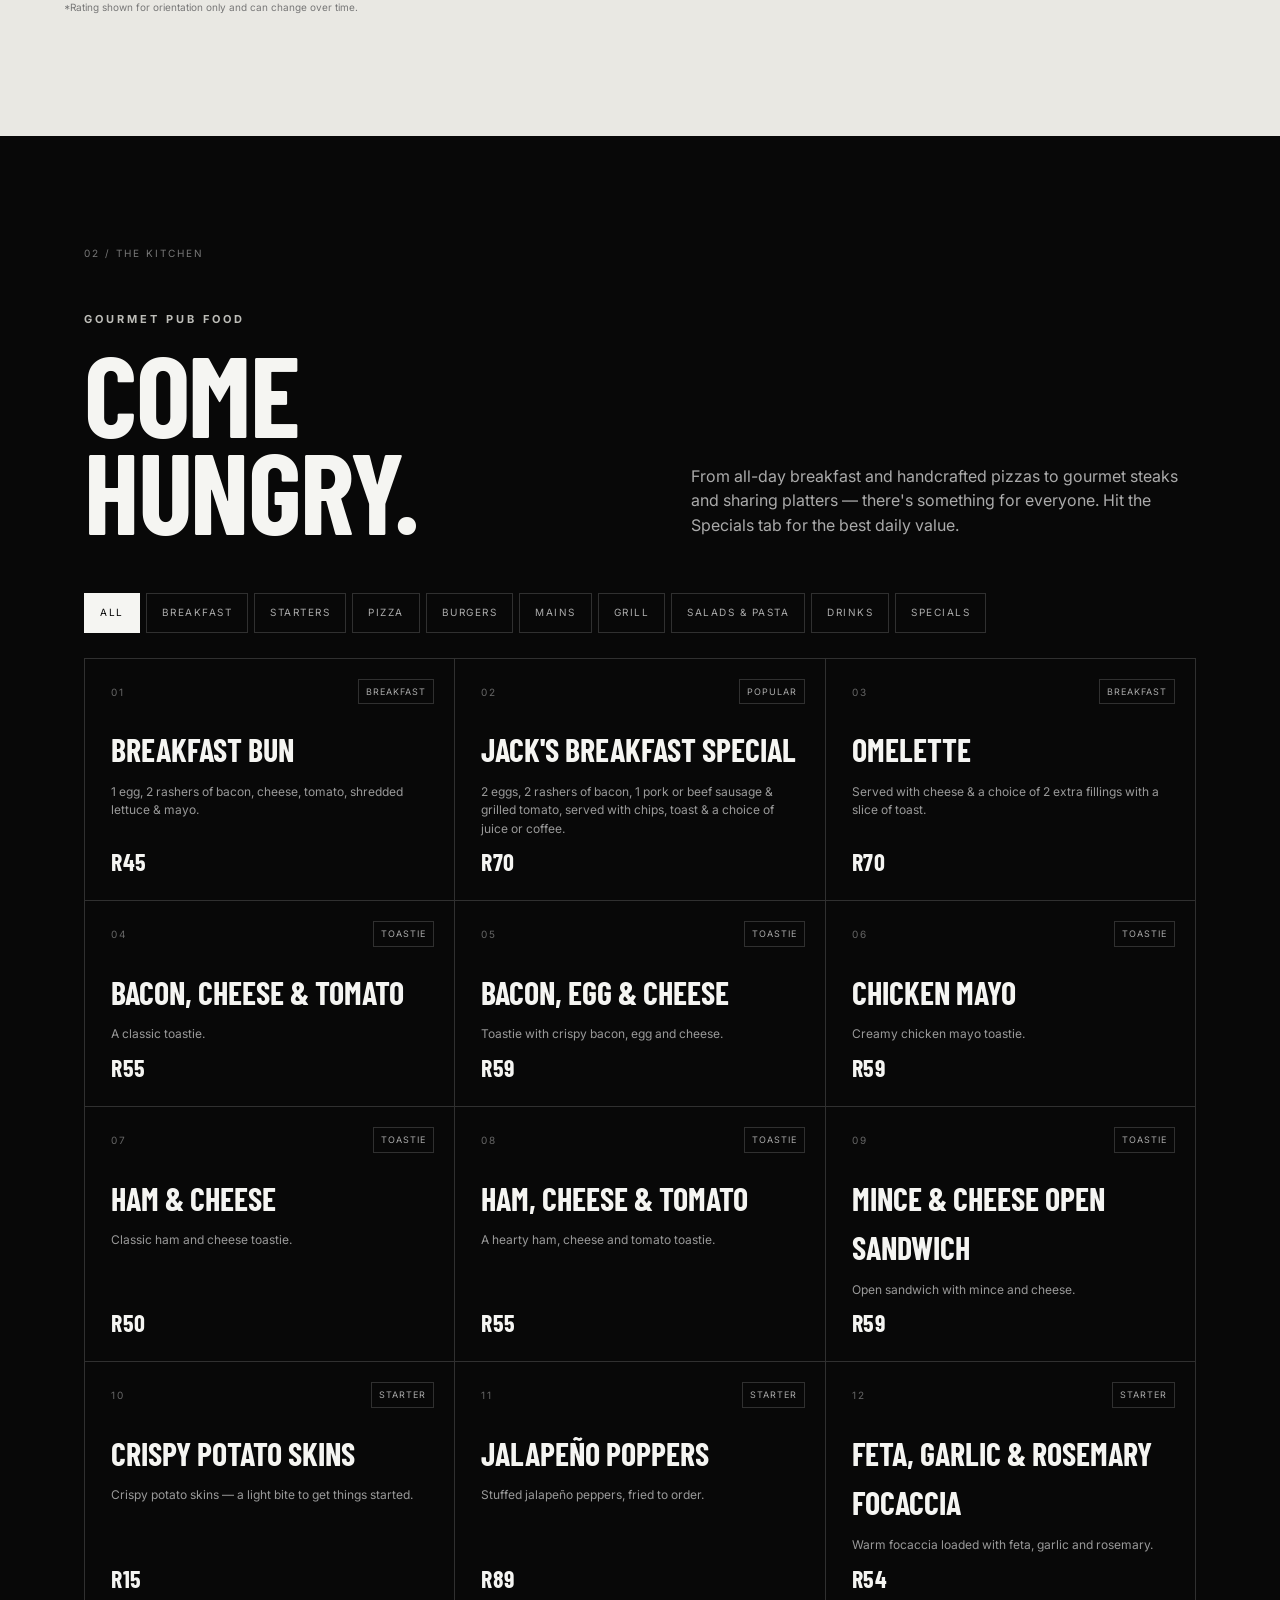
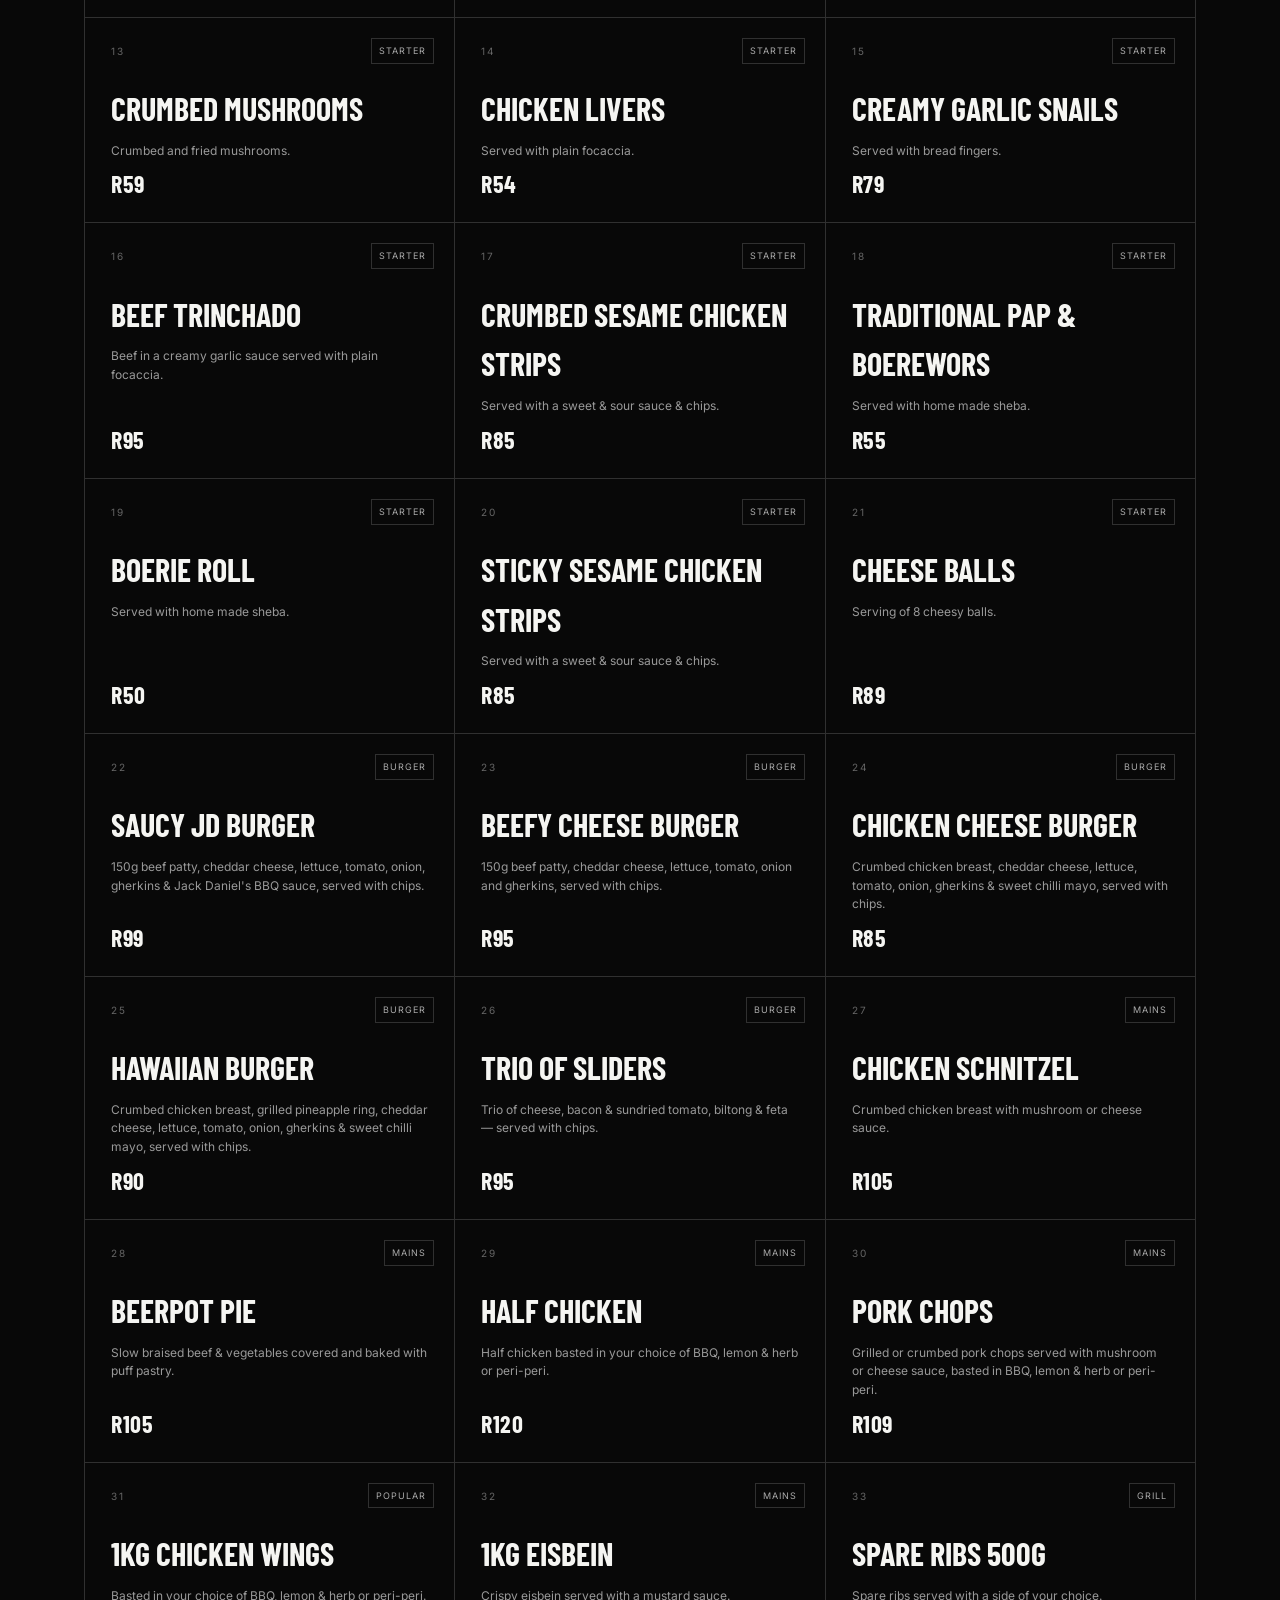
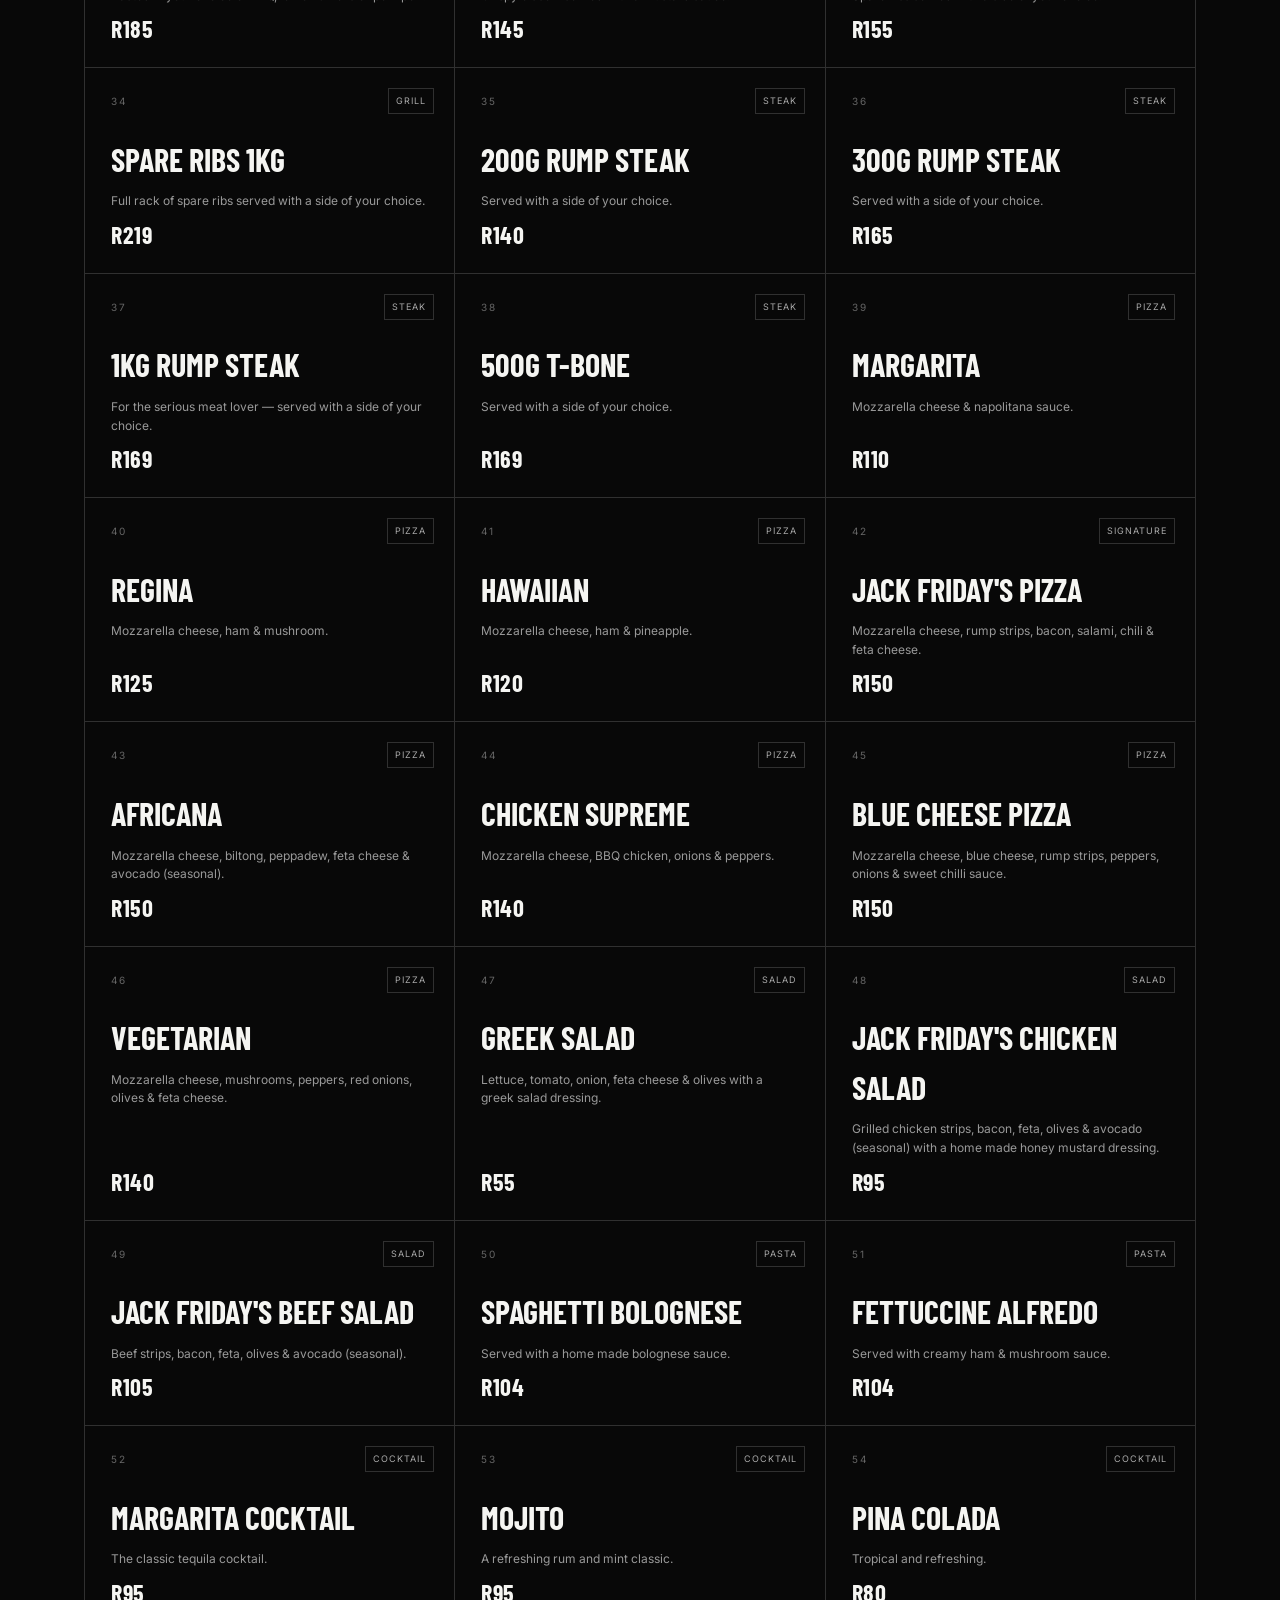
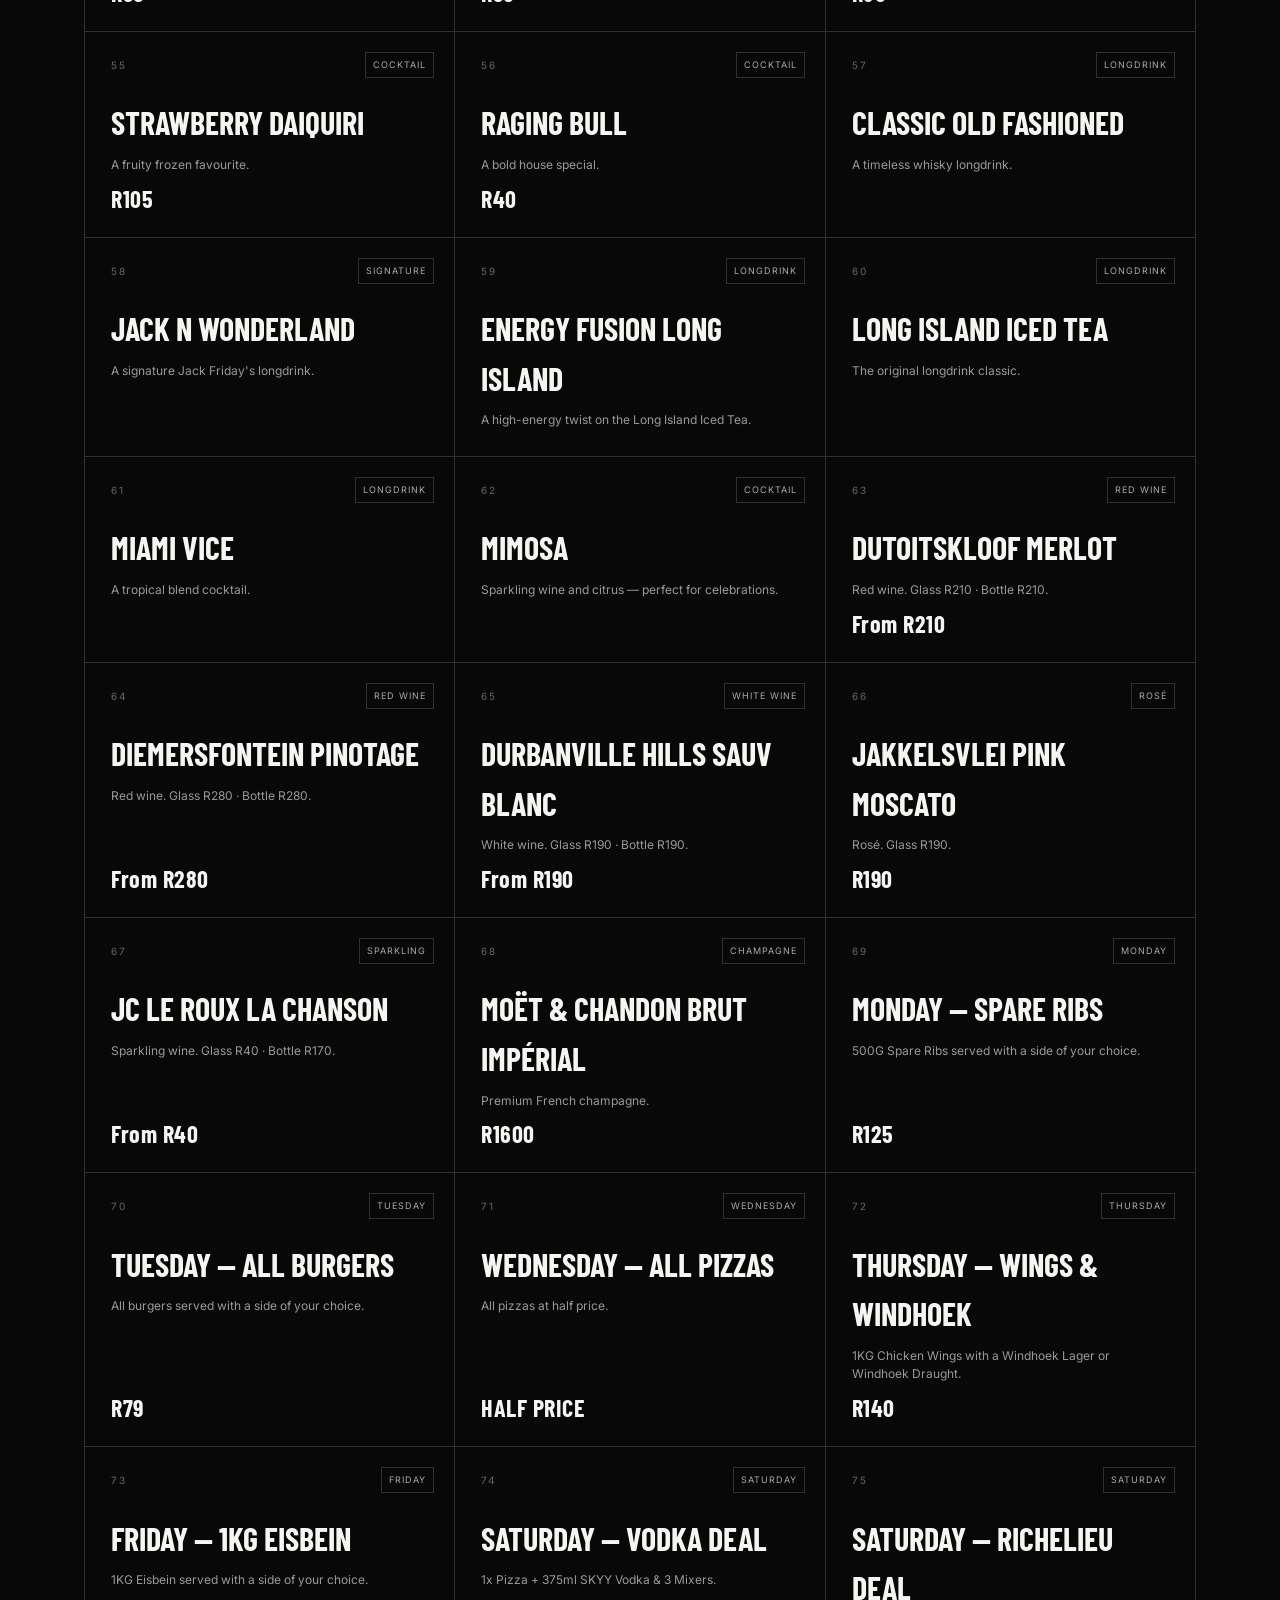
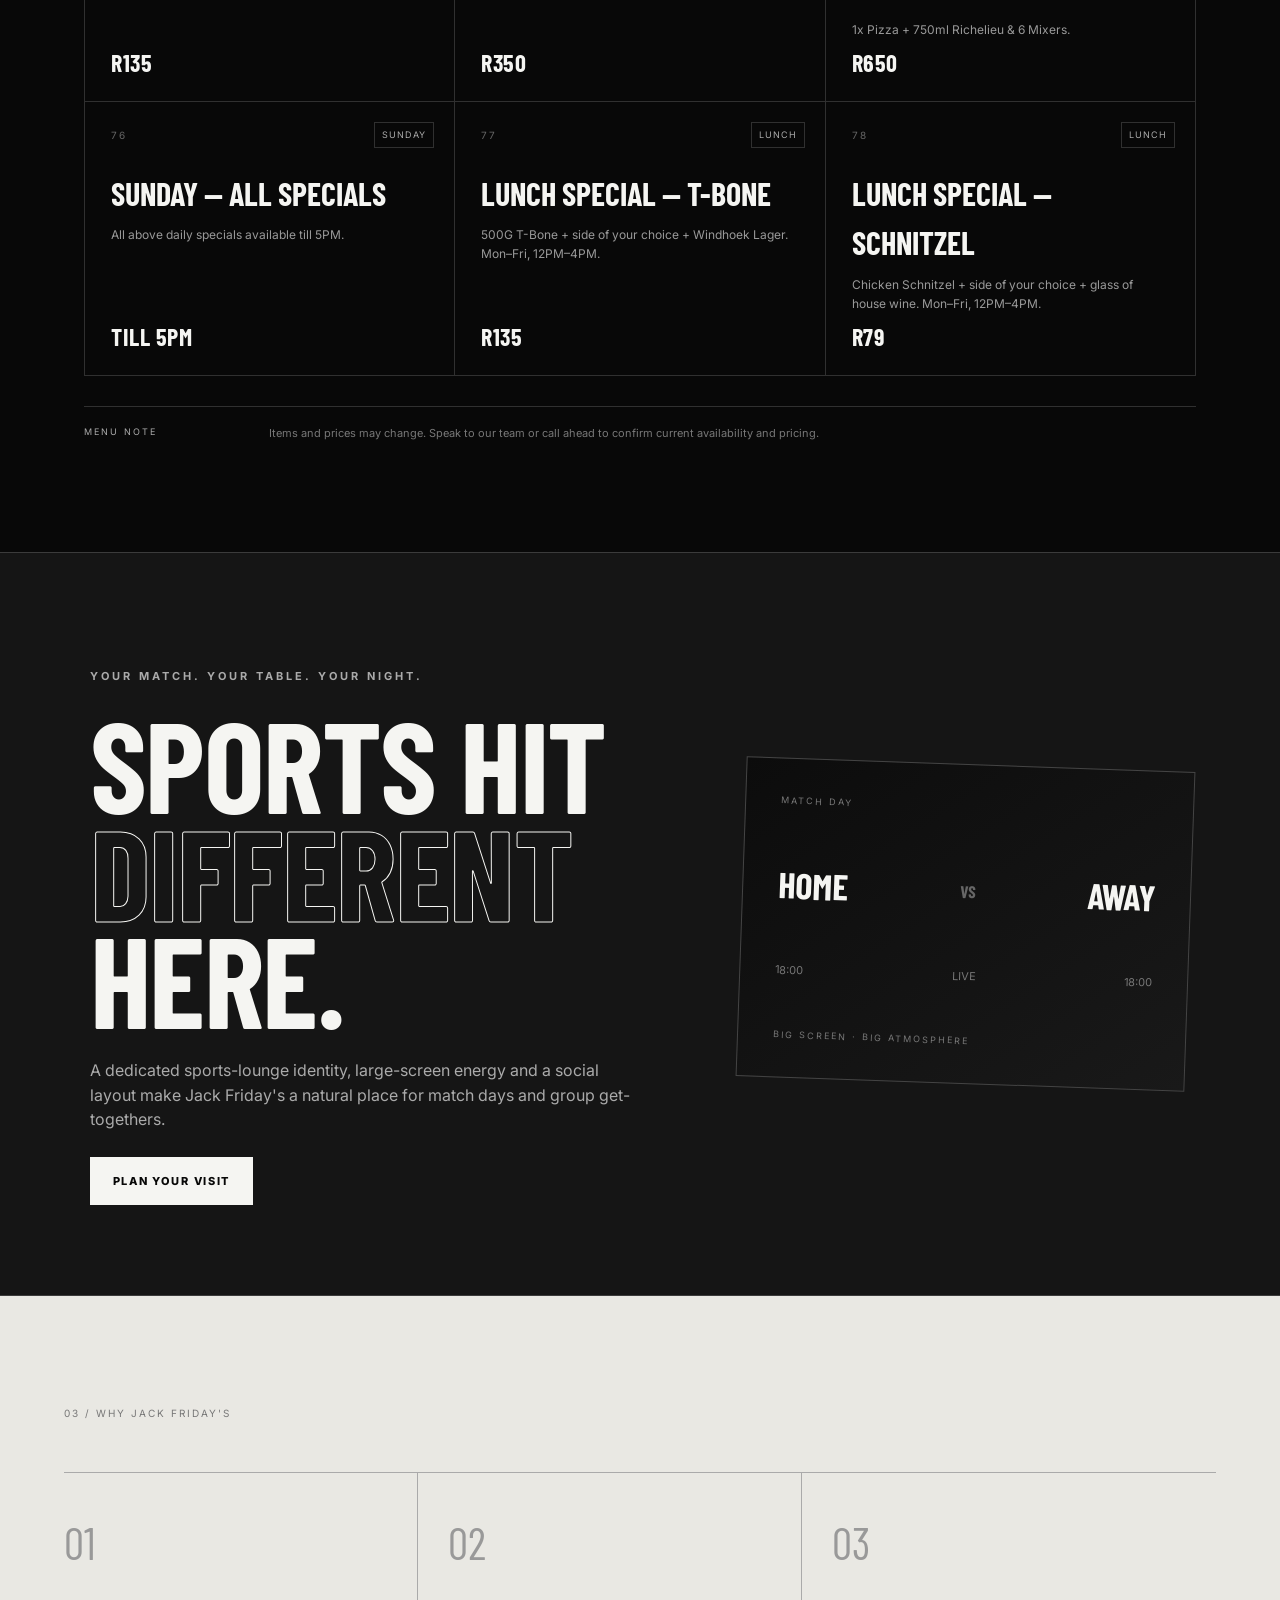
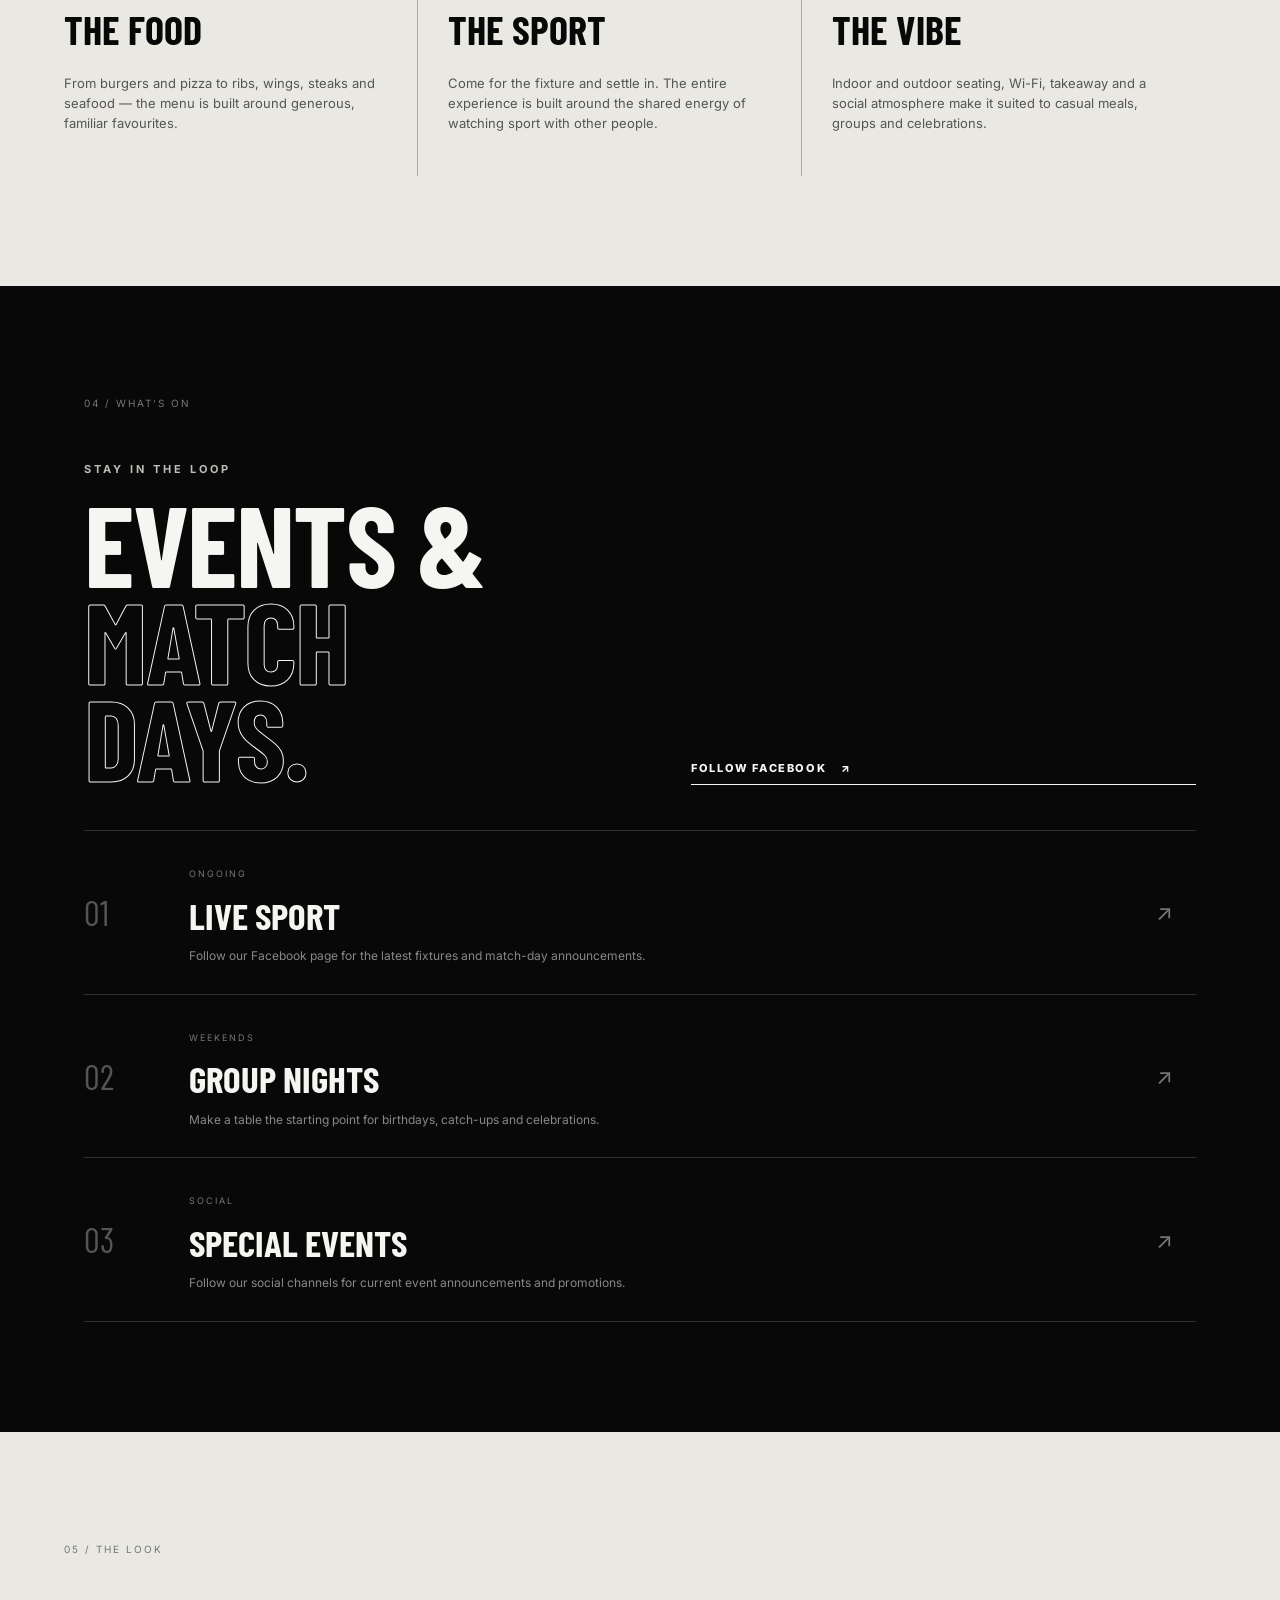
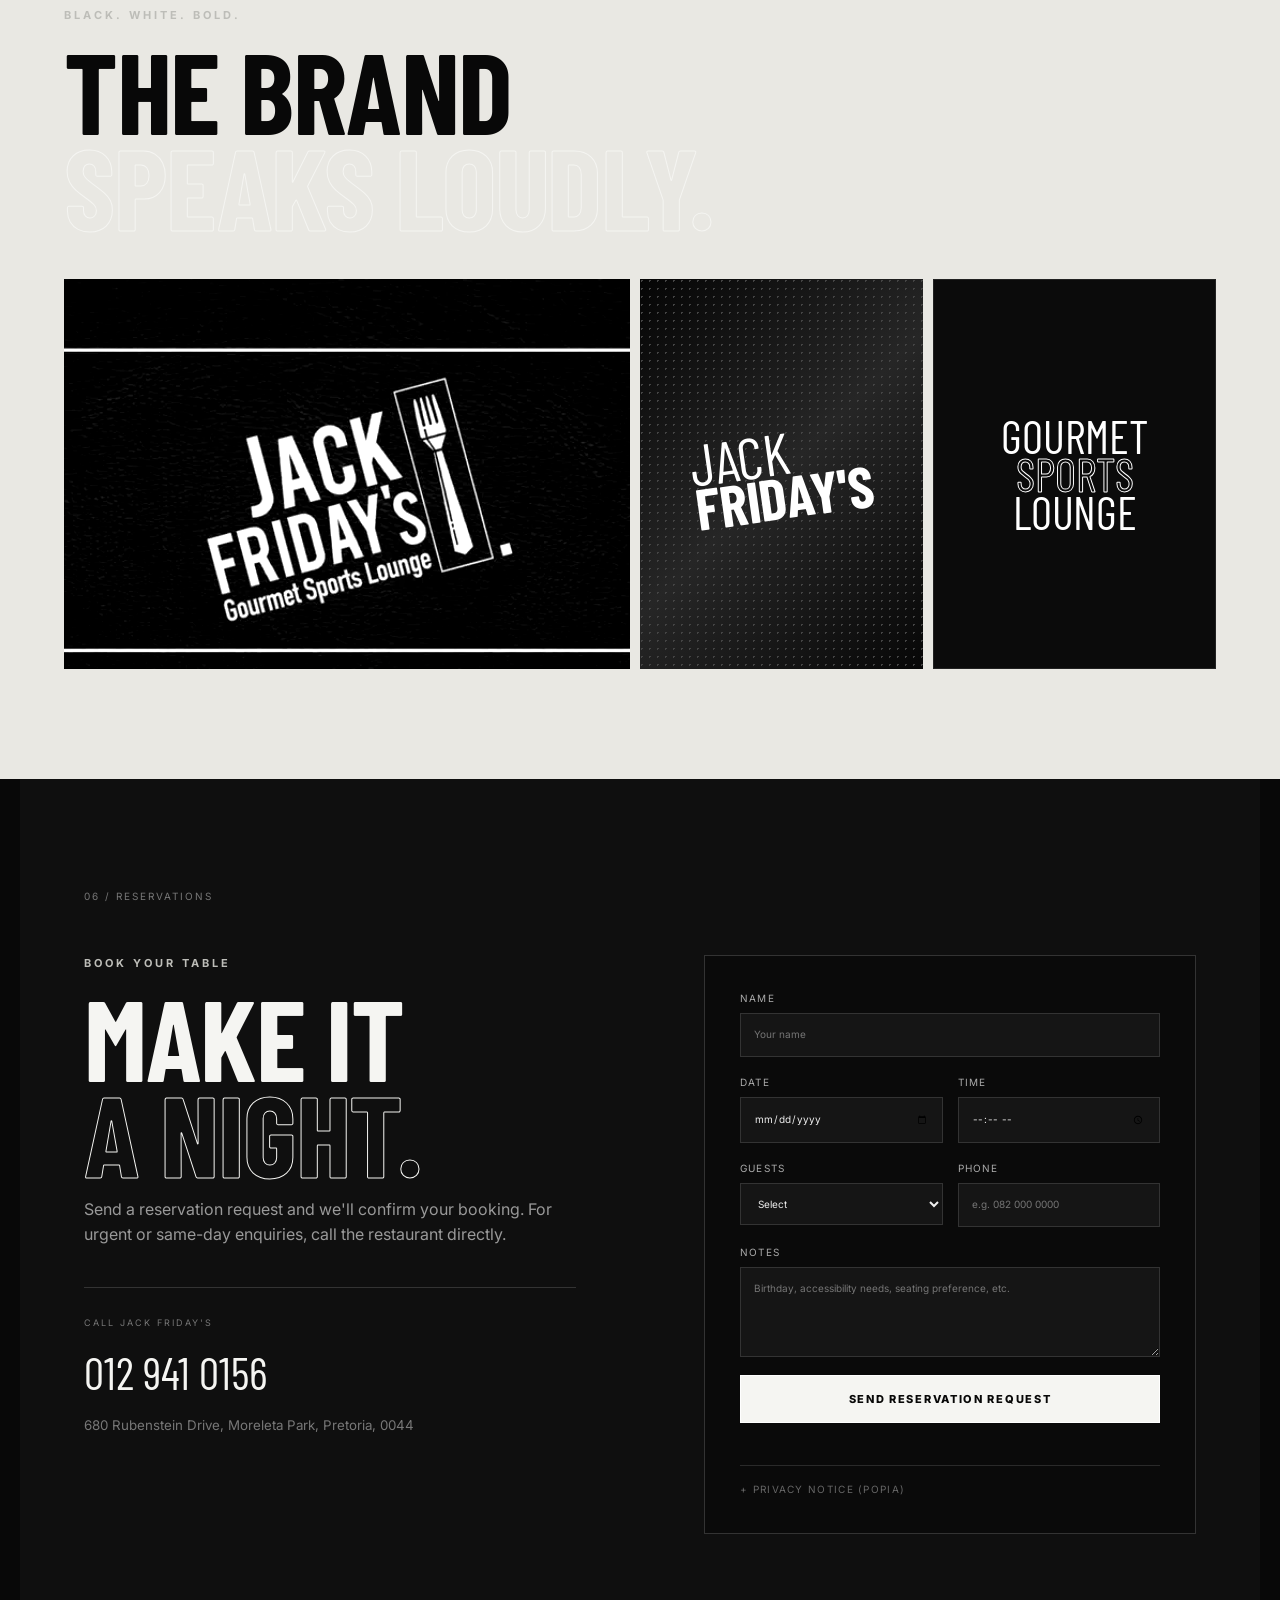
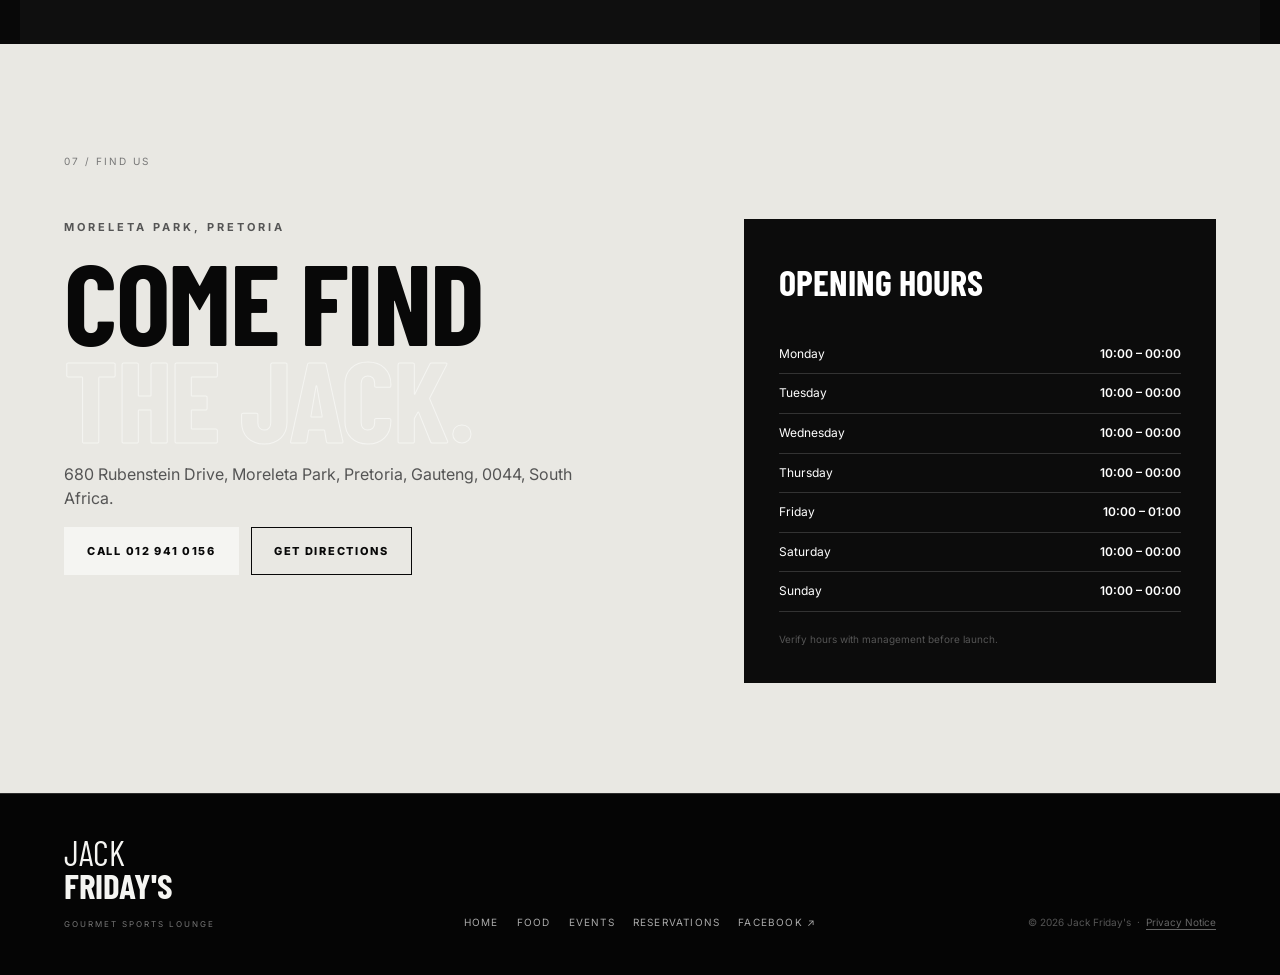
==== commit 27c23179: "Move Jack Fridays files to repository root" ====
--- a/index.html
+++ b/index.html
@@ -3,1736 +3,398 @@
 <head>
   <meta charset="UTF-8" />
   <meta name="viewport" content="width=device-width, initial-scale=1.0" />
-  <title>The Farmer's Fork — Restaurant & Tapas Bar | Pretoria</title>
-  <meta name="description" content="The Farmer's Fork — A trendy Restaurant & Tapas Bar at Kimiad Golf Course, Moreleta Park, Pretoria. Serving breakfast to dinner, Tues–Sat 8am–8pm, Sun 10am–3pm." />
-  <link rel="preconnect" href="https://fonts.googleapis.com" />
-  <link rel="preconnect" href="https://fonts.gstatic.com" crossorigin />
-  <link href="https://fonts.googleapis.com/css2?family=Cormorant+Garamond:ital,wght@0,300;0,400;0,500;0,600;0,700;1,300;1,400;1,500&family=Jost:wght@300;400;500;600&display=swap" rel="stylesheet" />
-  <style>
-    /* ─── TOKEN SYSTEM ──────────────────────────────────────────────── */
-    :root {
-      --forest:    #1C2B14;
-      --forest-mid:#2A4020;
-      --sage:      #6B7A50;
-      --gold:      #C8902A;
-      --gold-lt:   #E5B05A;
-      --parchment: #F0E8D5;
-      --cream:     #F7F2E8;
-      --espresso:  #3D2B1A;
-      --stone:     #B5A98A;
-
-      --font-display: 'Cormorant Garamond', Georgia, serif;
-      --font-body:    'Jost', system-ui, sans-serif;
-
-      --ease: cubic-bezier(0.25, 0.46, 0.45, 0.94);
-      --nav-h: 80px;
-    }
-
-    /* ─── RESET ─────────────────────────────────────────────────────── */
-    *, *::before, *::after { box-sizing: border-box; margin: 0; padding: 0; }
-    html { scroll-behavior: smooth; font-size: 16px; }
-    body {
-      font-family: var(--font-body);
-      background: var(--cream);
-      color: var(--espresso);
-      overflow-x: hidden;
-    }
-    img { display: block; max-width: 100%; }
-    a { text-decoration: none; color: inherit; }
-
-    /* ─── NAV ───────────────────────────────────────────────────────── */
-    #nav {
-      position: fixed;
-      top: 0; left: 0; right: 0;
-      z-index: 100;
-      height: var(--nav-h);
-      display: flex;
-      align-items: center;
-      justify-content: space-between;
-      padding: 0 3rem;
-      transition: background 0.45s var(--ease), box-shadow 0.45s var(--ease);
-    }
-    #nav.scrolled {
-      background: var(--forest);
-      box-shadow: 0 2px 24px rgba(0,0,0,0.35);
-    }
-    .nav-logo {
-      display: flex;
-      align-items: center;
-      opacity: 0;
-      transition: opacity 0.4s var(--ease);
-      pointer-events: none;
-    }
-    #nav.scrolled .nav-logo { opacity: 1; pointer-events: auto; }
-    .nav-logo img {
-      height: 54px;
-      width: 54px;
-      border-radius: 50%;
-      object-fit: cover;
-      display: block;
-    }
-    .nav-links {
-      display: flex;
-      gap: 2.5rem;
-      list-style: none;
-    }
-    .nav-links a {
-      font-family: var(--font-body);
-      font-size: 0.75rem;
-      font-weight: 500;
-      letter-spacing: 0.18em;
-      text-transform: uppercase;
-      color: #fff;
-      opacity: 0.85;
-      transition: opacity 0.2s;
-    }
-    .nav-links a:hover { opacity: 1; color: var(--gold-lt); }
-
-    .nav-cta {
-      font-family: var(--font-body);
-      font-size: 0.72rem;
-      font-weight: 500;
-      letter-spacing: 0.14em;
-      text-transform: uppercase;
-      color: var(--forest);
-      background: var(--gold);
-      padding: 0.6rem 1.4rem;
-      border-radius: 2px;
-      transition: background 0.2s;
-    }
-    .nav-cta:hover { background: var(--gold-lt); }
-
-    /* Mobile hamburger */
-    .hamburger {
-      display: none;
-      flex-direction: column;
-      gap: 5px;
-      cursor: pointer;
-      background: none;
-      border: none;
-      padding: 4px;
-    }
-    .hamburger span {
-      display: block;
-      width: 24px; height: 2px;
-      background: #fff;
-      transition: transform 0.3s, opacity 0.3s;
-    }
-    .mobile-menu {
-      display: none;
-      position: fixed;
-      top: var(--nav-h);
-      left: 0; right: 0;
-      background: var(--forest);
-      padding: 2rem;
-      flex-direction: column;
-      gap: 1.5rem;
-      z-index: 99;
-    }
-    .mobile-menu.open { display: flex; }
-    .mobile-menu a {
-      font-family: var(--font-body);
-      font-size: 0.85rem;
-      font-weight: 500;
-      letter-spacing: 0.16em;
-      text-transform: uppercase;
-      color: var(--cream);
-    }
-
-    /* ─── HERO ──────────────────────────────────────────────────────── */
-    #hero {
-      position: relative;
-      height: 100vh;
-      min-height: 640px;
-      display: flex;
-      align-items: center;
-      justify-content: center;
-      overflow: hidden;
-    }
-    .hero-bg {
-      position: absolute;
-      inset: 0;
-      background: url('Gallery/Cover.jpeg') center/cover no-repeat;
-      transform: scale(1.06);
-      transition: transform 12s ease;
-    }
-    #hero:hover .hero-bg { transform: scale(1.0); }
-    .hero-overlay {
-      position: absolute;
-      inset: 0;
-      background: linear-gradient(
-        to bottom,
-        rgba(15,28,10,0.55) 0%,
-        rgba(15,28,10,0.35) 40%,
-        rgba(15,28,10,0.65) 100%
-      );
-    }
-    .hero-content {
-      position: relative;
-      z-index: 2;
-      text-align: center;
-      color: #fff;
-      display: flex;
-      flex-direction: column;
-      align-items: center;
-      gap: 1.25rem;
-    }
-    .hero-est {
-      font-family: var(--font-body);
-      font-size: 0.68rem;
-      letter-spacing: 0.3em;
-      text-transform: uppercase;
-      color: var(--stone);
-      display: flex;
-      align-items: center;
-      gap: 0.9rem;
-    }
-    .hero-est::before, .hero-est::after {
-      content: '';
-      width: 40px; height: 1px;
-      background: var(--stone);
-    }
-
-    /* SVG Fork Emblem */
-    .fork-emblem {
-      width: 64px;
-      opacity: 0.95;
-    }
-
-    .hero-title {
-      font-family: var(--font-display);
-      font-size: clamp(3.2rem, 8vw, 7rem);
-      font-weight: 400;
-      line-height: 0.92;
-      letter-spacing: -0.01em;
-      color: #fff;
-    }
-    .hero-title em {
-      font-style: italic;
-      font-weight: 300;
-      color: rgba(255,255,255,0.88);
-    }
-    .hero-subtitle {
-      font-family: var(--font-body);
-      font-size: 0.72rem;
-      letter-spacing: 0.32em;
-      text-transform: uppercase;
-      color: var(--stone);
-    }
-    .hero-divider {
-      width: 1px;
-      height: 36px;
-      background: linear-gradient(to bottom, transparent, var(--stone), transparent);
-    }
-    .hero-tagline {
-      font-family: var(--font-display);
-      font-style: italic;
-      font-size: 1.25rem;
-      color: rgba(255,255,255,0.82);
-      font-weight: 300;
-    }
-    .hero-actions {
-      display: flex;
-      gap: 1.2rem;
-      margin-top: 0.5rem;
-    }
-    .btn-primary {
-      font-family: var(--font-body);
-      font-size: 0.72rem;
-      font-weight: 500;
-      letter-spacing: 0.18em;
-      text-transform: uppercase;
-      background: var(--gold);
-      color: var(--forest);
-      padding: 0.85rem 2.2rem;
-      border: none;
-      border-radius: 2px;
-      cursor: pointer;
-      transition: background 0.2s, transform 0.2s;
-    }
-    .btn-primary:hover { background: var(--gold-lt); transform: translateY(-1px); }
-    .btn-outline {
-      font-family: var(--font-body);
-      font-size: 0.72rem;
-      font-weight: 500;
-      letter-spacing: 0.18em;
-      text-transform: uppercase;
-      background: transparent;
-      color: #fff;
-      padding: 0.85rem 2.2rem;
-      border: 1px solid rgba(255,255,255,0.45);
-      border-radius: 2px;
-      cursor: pointer;
-      transition: border-color 0.2s, background 0.2s;
-    }
-    .btn-outline:hover {
-      border-color: rgba(255,255,255,0.8);
-      background: rgba(255,255,255,0.08);
-    }
-
-    .hero-scroll {
-      position: absolute;
-      bottom: 2.5rem;
-      left: 50%;
-      transform: translateX(-50%);
-      display: flex;
-      flex-direction: column;
-      align-items: center;
-      gap: 0.5rem;
-      color: rgba(255,255,255,0.5);
-      font-size: 0.6rem;
-      letter-spacing: 0.2em;
-      text-transform: uppercase;
-    }
-    .hero-scroll-line {
-      width: 1px;
-      height: 40px;
-      background: linear-gradient(to bottom, rgba(255,255,255,0.5), transparent);
-      animation: scrollPulse 2s ease-in-out infinite;
-    }
-    @keyframes scrollPulse {
-      0%, 100% { opacity: 0.5; }
-      50% { opacity: 1; }
-    }
-
-    /* ─── SECTION SCAFFOLD ──────────────────────────────────────────── */
-    section { position: relative; }
-    .container { max-width: 1160px; margin: 0 auto; padding: 0 2rem; }
-
-    /* Signature decorative divider – crossed forks SVG between sections */
-    .fork-divider {
-      display: flex;
-      align-items: center;
-      justify-content: center;
-      padding: 2.8rem 0 0;
-      gap: 1.5rem;
-    }
-    .fork-divider::before, .fork-divider::after {
-      content: '';
-      flex: 1;
-      height: 1px;
-      background: linear-gradient(to right, transparent, var(--stone));
-    }
-    .fork-divider::after {
-      background: linear-gradient(to left, transparent, var(--stone));
-    }
-    .fork-divider-icon {
-      width: 36px;
-      opacity: 0.55;
-    }
-    .section-eyebrow {
-      font-family: var(--font-body);
-      font-size: 0.65rem;
-      font-weight: 500;
-      letter-spacing: 0.28em;
-      text-transform: uppercase;
-      color: var(--gold);
-      text-align: center;
-      margin-bottom: 0.75rem;
-    }
-    .section-heading {
-      font-family: var(--font-display);
-      font-size: clamp(2.4rem, 4.5vw, 3.8rem);
-      font-weight: 400;
-      line-height: 1.05;
-      text-align: center;
-      color: var(--espresso);
-    }
-    .section-heading em {
-      font-style: italic;
-      font-weight: 300;
-    }
-    .section-heading.light { color: var(--cream); }
-    .section-intro {
-      font-size: 1.05rem;
-      line-height: 1.8;
-      color: #6e5a45;
-      text-align: center;
-      max-width: 580px;
-      margin: 1.4rem auto 0;
-      font-weight: 300;
-    }
-    .section-intro.light { color: var(--stone); }
-
-    /* ─── ABOUT ─────────────────────────────────────────────────────── */
-    #about {
-      background: var(--cream);
-      padding: 6rem 0 5rem;
-    }
-    .about-grid {
-      display: grid;
-      grid-template-columns: 1fr 1fr;
-      gap: 5rem;
-      align-items: center;
-      margin-top: 4rem;
-    }
-    .about-image-wrap {
-      position: relative;
-    }
-    .about-image-wrap img {
-      width: 100%;
-      height: 540px;
-      object-fit: cover;
-      border-radius: 1px;
-    }
-    .about-image-badge {
-      position: absolute;
-      bottom: -20px;
-      right: -20px;
-      width: 130px;
-      height: 130px;
-      background: var(--forest);
-      border-radius: 50%;
-      display: flex;
-      flex-direction: column;
-      align-items: center;
-      justify-content: center;
-      gap: 2px;
-    }
-    .about-image-badge-year {
-      font-family: var(--font-display);
-      font-size: 1.9rem;
-      font-weight: 600;
-      color: var(--gold);
-      line-height: 1;
-    }
-    .about-image-badge-label {
-      font-family: var(--font-body);
-      font-size: 0.52rem;
-      letter-spacing: 0.2em;
-      text-transform: uppercase;
-      color: var(--stone);
-    }
-    .about-text { padding-right: 1rem; }
-    .about-eyebrow {
-      font-family: var(--font-body);
-      font-size: 0.65rem;
-      font-weight: 500;
-      letter-spacing: 0.28em;
-      text-transform: uppercase;
-      color: var(--gold);
-      margin-bottom: 1rem;
-    }
-    .about-heading {
-      font-family: var(--font-display);
-      font-size: clamp(2rem, 3.5vw, 3rem);
-      font-weight: 400;
-      line-height: 1.1;
-      color: var(--espresso);
-      margin-bottom: 1.8rem;
-    }
-    .about-heading em {
-      font-style: italic;
-      color: var(--sage);
-    }
-    .about-body {
-      font-size: 1rem;
-      line-height: 1.85;
-      color: #6e5a45;
-      font-weight: 300;
-      margin-bottom: 1.4rem;
-    }
-    .about-stats {
-      display: grid;
-      grid-template-columns: repeat(3, 1fr);
-      gap: 1.5rem;
-      margin-top: 2.5rem;
-      padding-top: 2.5rem;
-      border-top: 1px solid rgba(107,122,80,0.2);
-    }
-    .stat-num {
-      font-family: var(--font-display);
-      font-size: 2.4rem;
-      font-weight: 500;
-      color: var(--forest);
-      line-height: 1;
-    }
-    .stat-label {
-      font-family: var(--font-body);
-      font-size: 0.68rem;
-      letter-spacing: 0.14em;
-      text-transform: uppercase;
-      color: var(--stone);
-      margin-top: 0.3rem;
-    }
-
-    /* ─── MENU ──────────────────────────────────────────────────────── */
-    #menu {
-      background: var(--forest);
-      padding: 6rem 0 7rem;
-    }
-    .menu-tabs {
-      display: flex;
-      justify-content: center;
-      gap: 0;
-      margin: 3rem 0 3.5rem;
-      border-bottom: 1px solid rgba(255,255,255,0.12);
-    }
-    .tab-btn {
-      font-family: var(--font-body);
-      font-size: 0.72rem;
-      font-weight: 500;
-      letter-spacing: 0.2em;
-      text-transform: uppercase;
-      color: var(--stone);
-      background: none;
-      border: none;
-      padding: 0.9rem 2rem;
-      cursor: pointer;
-      position: relative;
-      transition: color 0.25s;
-    }
-    .tab-btn::after {
-      content: '';
-      position: absolute;
-      bottom: -1px; left: 0; right: 0;
-      height: 2px;
-      background: var(--gold);
-      transform: scaleX(0);
-      transition: transform 0.3s var(--ease);
-    }
-    .tab-btn.active { color: var(--cream); }
-    .tab-btn.active::after { transform: scaleX(1); }
-    .tab-btn:hover { color: var(--cream); }
-
-    .tab-panel { display: none; }
-    .tab-panel.active { display: grid; }
-
-    .menu-grid {
-      grid-template-columns: repeat(auto-fill, minmax(320px, 1fr));
-      gap: 1px;
-      background: rgba(255,255,255,0.06);
-    }
-    .menu-item {
-      background: var(--forest);
-      padding: 2rem 2.2rem;
-      transition: background 0.25s;
-    }
-    .menu-item:hover { background: var(--forest-mid); }
-    .menu-item-header {
-      display: flex;
-      justify-content: space-between;
-      align-items: baseline;
-      margin-bottom: 0.5rem;
-    }
-    .menu-item-name {
-      font-family: var(--font-display);
-      font-size: 1.3rem;
-      font-weight: 500;
-      color: var(--cream);
-    }
-    .menu-item-price {
-      font-family: var(--font-display);
-      font-size: 1.1rem;
-      font-weight: 400;
-      color: var(--gold);
-      white-space: nowrap;
-      margin-left: 1rem;
-    }
-    .menu-item-desc {
-      font-size: 0.88rem;
-      line-height: 1.65;
-      color: var(--stone);
-      font-weight: 300;
-    }
-    .menu-item-tag {
-      display: inline-block;
-      font-size: 0.58rem;
-      font-weight: 500;
-      letter-spacing: 0.18em;
-      text-transform: uppercase;
-      color: var(--forest);
-      background: var(--gold);
-      padding: 0.2rem 0.5rem;
-      border-radius: 1px;
-      margin-top: 0.6rem;
-    }
-    .menu-note {
-      text-align: center;
-      color: var(--stone);
-      font-size: 0.82rem;
-      margin-top: 3rem;
-      font-style: italic;
-      font-family: var(--font-display);
-      font-weight: 300;
-    }
-
-    /* ─── GALLERY ───────────────────────────────────────────────────── */
-    #gallery {
-      background: var(--parchment);
-      padding: 6rem 0 5rem;
-    }
-    .gallery-grid {
-      display: grid;
-      grid-template-columns: 2fr 1fr;
-      grid-template-rows: 1fr 1fr;
-      gap: 6px;
-      margin-top: 3.5rem;
-      height: 600px;
-    }
-    .gallery-item {
-      overflow: hidden;
-      position: relative;
-    }
-    .gallery-item img {
-      width: 100%;
-      height: 100%;
-      object-fit: fill;
-      transition: transform 0.6s var(--ease);
-    }
-    .gallery-item:hover img { transform: scale(1.04); }
-    .gallery-item--main { grid-row: 1 / 3; }
-    .gallery-caption {
-      position: absolute;
-      bottom: 0; left: 0; right: 0;
-      padding: 1rem 1.2rem 0.8rem;
-      background: linear-gradient(to top, rgba(15,28,10,0.7), transparent);
-      color: var(--cream);
-      font-family: var(--font-display);
-      font-style: italic;
-      font-size: 0.95rem;
-      font-weight: 300;
-      opacity: 0;
-      transition: opacity 0.3s;
-    }
-    .gallery-item:hover .gallery-caption { opacity: 1; }
-
-    /* ─── EVENTS ────────────────────────────────────────────────────── */
-    #events {
-      position: relative;
-      min-height: 560px;
-      display: flex;
-      align-items: center;
-    }
-    .events-bg {
-      position: absolute;
-      inset: 0;
-      background: url('Gallery/Scenery_2.jpg') center/cover no-repeat;
-    }
-    .events-overlay {
-      position: absolute;
-      inset: 0;
-      background: linear-gradient(
-        135deg,
-        rgba(15,28,10,0.88) 0%,
-        rgba(15,28,10,0.65) 100%
-      );
-    }
-    .events-content {
-      position: relative;
-      z-index: 2;
-      max-width: 600px;
-      padding: 6rem 0;
-    }
-    .events-eyebrow {
-      font-family: var(--font-body);
-      font-size: 0.65rem;
-      font-weight: 500;
-      letter-spacing: 0.28em;
-      text-transform: uppercase;
-      color: var(--gold);
-      margin-bottom: 1rem;
-    }
-    .events-heading {
-      font-family: var(--font-display);
-      font-size: clamp(2.4rem, 4vw, 3.5rem);
-      font-weight: 400;
-      color: var(--cream);
-      line-height: 1.08;
-      margin-bottom: 1.5rem;
-    }
-    .events-heading em {
-      font-style: italic;
-      color: rgba(255,255,255,0.75);
-    }
-    .events-body {
-      font-size: 1rem;
-      line-height: 1.8;
-      color: var(--stone);
-      font-weight: 300;
-      margin-bottom: 2rem;
-    }
-    .events-features {
-      display: flex;
-      flex-direction: column;
-      gap: 0.75rem;
-      margin-bottom: 2.5rem;
-    }
-    .events-feature {
-      display: flex;
-      align-items: center;
-      gap: 0.8rem;
-      font-size: 0.88rem;
-      color: rgba(255,255,255,0.8);
-    }
-    .events-feature::before {
-      content: '';
-      width: 20px; height: 1px;
-      background: var(--gold);
-      flex-shrink: 0;
-    }
-
-    /* ─── FIND US ───────────────────────────────────────────────────── */
-    #find-us {
-      background: var(--cream);
-      padding: 6rem 0;
-    }
-    .find-grid {
-      display: grid;
-      grid-template-columns: 1fr 1fr;
-      gap: 5rem;
-      align-items: start;
-      margin-top: 4rem;
-    }
-    .hours-card {
-      background: var(--forest);
-      border-radius: 2px;
-      padding: 3rem;
-      color: var(--cream);
-    }
-    .hours-card-title {
-      font-family: var(--font-display);
-      font-size: 1.6rem;
-      font-weight: 500;
-      margin-bottom: 2rem;
-      color: var(--cream);
-    }
-    .hours-row {
-      display: flex;
-      justify-content: space-between;
-      align-items: center;
-      padding: 0.85rem 0;
-      border-bottom: 1px solid rgba(255,255,255,0.08);
-      font-size: 0.9rem;
-    }
-    .hours-row:last-of-type { border-bottom: none; }
-    .hours-day { color: var(--stone); font-weight: 300; }
-    .hours-time { color: var(--cream); font-weight: 400; }
-    .hours-closed { color: var(--gold); font-weight: 400; }
-    .contact-block { display: flex; flex-direction: column; gap: 1.5rem; }
-    .contact-heading {
-      font-family: var(--font-display);
-      font-size: 1.6rem;
-      font-weight: 500;
-      color: var(--espresso);
-      margin-bottom: 0.5rem;
-    }
-    .contact-detail {
-      display: flex;
-      gap: 1rem;
-      align-items: flex-start;
-    }
-    .contact-icon {
-      width: 40px;
-      height: 40px;
-      background: var(--parchment);
-      border-radius: 50%;
-      display: flex;
-      align-items: center;
-      justify-content: center;
-      flex-shrink: 0;
-    }
-    .contact-icon svg { width: 18px; height: 18px; }
-    .contact-label {
-      font-size: 0.65rem;
-      font-weight: 500;
-      letter-spacing: 0.16em;
-      text-transform: uppercase;
-      color: var(--sage);
-      margin-bottom: 0.2rem;
-    }
-    .contact-value {
-      font-size: 0.95rem;
-      font-weight: 400;
-      color: var(--espresso);
-      line-height: 1.5;
-    }
-
-    /* Map placeholder */
-    .map-placeholder {
-      margin-top: 4rem;
-      height: 320px;
-      background: var(--parchment);
-      border-radius: 2px;
-      overflow: hidden;
-      position: relative;
-    }
-    .map-placeholder iframe {
-      width: 100%;
-      height: 100%;
-      border: none;
-    }
-
-    /* ─── RESERVATIONS ──────────────────────────────────────────────── */
-    #reservations {
-      background: var(--parchment);
-      padding: 6rem 0;
-    }
-    .res-form {
-      max-width: 680px;
-      margin: 3rem auto 0;
-      display: grid;
-      grid-template-columns: 1fr 1fr;
-      gap: 1.4rem;
-    }
-    .form-group {
-      display: flex;
-      flex-direction: column;
-      gap: 0.45rem;
-    }
-    .form-group.full { grid-column: 1 / -1; }
-    .form-label {
-      font-size: 0.65rem;
-      font-weight: 500;
-      letter-spacing: 0.18em;
-      text-transform: uppercase;
-      color: var(--sage);
-    }
-    .form-input, .form-select, .form-textarea {
-      font-family: var(--font-body);
-      font-size: 0.92rem;
-      font-weight: 300;
-      color: var(--espresso);
-      background: var(--cream);
-      border: 1px solid rgba(107,122,80,0.25);
-      border-radius: 2px;
-      padding: 0.85rem 1rem;
-      outline: none;
-      transition: border-color 0.2s;
-      width: 100%;
-    }
-    .form-input:focus, .form-select:focus, .form-textarea:focus {
-      border-color: var(--sage);
-    }
-    .form-textarea { resize: vertical; min-height: 110px; }
-    .form-submit {
-      grid-column: 1 / -1;
-      justify-self: center;
-      margin-top: 0.5rem;
-    }
-    .form-note {
-      grid-column: 1 / -1;
-      font-size: 0.78rem;
-      color: var(--stone);
-      text-align: center;
-      font-style: italic;
-      font-family: var(--font-display);
-    }
-
-    /* ─── FOOTER ────────────────────────────────────────────────────── */
-    #footer {
-      background: var(--espresso);
-      color: var(--stone);
-      padding: 5rem 0 3rem;
-    }
-    .footer-top {
-      display: grid;
-      grid-template-columns: 1.5fr 1fr 1fr;
-      gap: 4rem;
-      padding-bottom: 4rem;
-      border-bottom: 1px solid rgba(255,255,255,0.08);
-    }
-    .footer-brand-name {
-      font-family: var(--font-display);
-      font-size: 2rem;
-      font-weight: 400;
-      color: var(--cream);
-      line-height: 1.1;
-      margin-bottom: 0.4rem;
-    }
-    .footer-brand-sub {
-      font-size: 0.62rem;
-      letter-spacing: 0.24em;
-      text-transform: uppercase;
-      color: var(--stone);
-      margin-bottom: 1.2rem;
-    }
-    .footer-tagline {
-      font-family: var(--font-display);
-      font-style: italic;
-      font-size: 1rem;
-      color: rgba(255,255,255,0.45);
-      font-weight: 300;
-      line-height: 1.6;
-    }
-    .footer-col-title {
-      font-family: var(--font-body);
-      font-size: 0.65rem;
-      font-weight: 500;
-      letter-spacing: 0.22em;
-      text-transform: uppercase;
-      color: var(--gold);
-      margin-bottom: 1.2rem;
-    }
-    .footer-links {
-      list-style: none;
-      display: flex;
-      flex-direction: column;
-      gap: 0.65rem;
-    }
-    .footer-links a {
-      font-size: 0.88rem;
-      font-weight: 300;
-      color: var(--stone);
-      transition: color 0.2s;
-    }
-    .footer-links a:hover { color: var(--cream); }
-    .footer-hours { font-size: 0.88rem; font-weight: 300; line-height: 1.8; }
-
-    .footer-bottom {
-      padding-top: 2.5rem;
-      display: flex;
-      justify-content: space-between;
-      align-items: center;
-    }
-    .footer-copy {
-      font-size: 0.75rem;
-      color: rgba(255,255,255,0.3);
-    }
-    .footer-socials {
-      display: flex;
-      gap: 1rem;
-    }
-    .social-link {
-      width: 36px; height: 36px;
-      border: 1px solid rgba(255,255,255,0.15);
-      border-radius: 50%;
-      display: flex;
-      align-items: center;
-      justify-content: center;
-      color: var(--stone);
-      transition: border-color 0.2s, color 0.2s;
-    }
-    .social-link:hover { border-color: var(--gold); color: var(--gold); }
-    .social-link svg { width: 16px; height: 16px; }
-
-    /* ─── REVEAL ANIMATION ──────────────────────────────────────────── */
-    .reveal {
-      opacity: 0;
-      transform: translateY(30px);
-      transition: opacity 0.7s var(--ease), transform 0.7s var(--ease);
-    }
-    .reveal.visible {
-      opacity: 1;
-      transform: none;
-    }
-    .reveal-delay-1 { transition-delay: 0.1s; }
-    .reveal-delay-2 { transition-delay: 0.2s; }
-    .reveal-delay-3 { transition-delay: 0.3s; }
-    .reveal-delay-4 { transition-delay: 0.4s; }
-
-    /* ─── RESPONSIVE ────────────────────────────────────────────────── */
-    @media (max-width: 900px) {
-      #nav { padding: 0 1.5rem; }
-      .nav-links, .nav-cta { display: none; }
-      .hamburger { display: flex; }
-      .about-grid { grid-template-columns: 1fr; gap: 3rem; }
-      .about-image-wrap img { height: 380px; }
-      .find-grid { grid-template-columns: 1fr; gap: 3rem; }
-      .footer-top { grid-template-columns: 1fr; gap: 2.5rem; }
-      .gallery-grid {
-        grid-template-columns: 1fr;
-        grid-template-rows: auto auto auto;
-        height: auto;
+  <meta name="description" content="Jack Friday's is a gourmet sports lounge in Moreleta Park, Pretoria. Great food, big screens and an atmosphere made for staying a little longer." />
+  <meta name="theme-color" content="#080808" />
+  <title>Jack Friday's | Gourmet Sports Lounge</title>
+
+  <!-- Canonical – update to your live domain before launch -->
+  <link rel="canonical" href="https://www.jackfridays.co.za/" />
+
+  <!-- Favicons -->
+  <link rel="icon" href="assets/favicon.svg" type="image/svg+xml" />
+  <link rel="apple-touch-icon" href="assets/apple-touch-icon.png" />
+  <link rel="manifest" href="assets/site.webmanifest" />
+
+  <!-- Open Graph (Facebook / WhatsApp share previews) -->
+  <!-- TODO: Update og:url and og:image to your live domain before launch      -->
+  <!-- TODO: Replace assets/Front.jpg with a 1200×630 cropped OG image ideally -->
+  <meta property="og:type"        content="website" />
+  <meta property="og:url"         content="https://www.jackfridays.co.za/" />
+  <meta property="og:title"       content="Jack Friday's | Gourmet Sports Lounge" />
+  <meta property="og:description" content="Great food, big screens and a social atmosphere in Moreleta Park, Pretoria. Open daily from 10:00." />
+  <meta property="og:image"       content="https://www.jackfridays.co.za/assets/Front.jpg" />
+  <meta property="og:locale"      content="en_ZA" />
+  <meta property="og:site_name"   content="Jack Friday's Gourmet Sports Lounge" />
+
+  <!-- Twitter / X Card -->
+  <meta name="twitter:card"        content="summary_large_image" />
+  <meta name="twitter:title"       content="Jack Friday's | Gourmet Sports Lounge" />
+  <meta name="twitter:description" content="Gourmet pub food, live sport and great atmosphere in Moreleta Park, Pretoria." />
+  <meta name="twitter:image"       content="https://www.jackfridays.co.za/assets/Front.jpg" />
+
+  <!-- Google Fonts -->
+  <link rel="preconnect" href="https://fonts.googleapis.com">
+  <link rel="preconnect" href="https://fonts.gstatic.com" crossorigin>
+  <link href="https://fonts.googleapis.com/css2?family=Barlow+Condensed:wght@500;600;700;800&family=Inter:wght@400;500;600;700&display=swap" rel="stylesheet">
+  <link rel="stylesheet" href="styles.css" />
+
+  <!-- Schema.org structured data (Restaurant) -->
+  <!-- TODO: Verify geo coordinates match the exact premises address -->
+  <!-- TODO: Add official Instagram URL to the sameAs array          -->
+  <script type="application/ld+json">
+  {
+    "@context": "https://schema.org",
+    "@type": "Restaurant",
+    "name": "Jack Friday's Gourmet Sports Lounge",
+    "url": "https://www.jackfridays.co.za/",
+    "telephone": "+27129410156",
+    "address": {
+      "@type": "PostalAddress",
+      "streetAddress": "680 Rubenstein Drive",
+      "addressLocality": "Moreleta Park",
+      "addressRegion": "Pretoria",
+      "postalCode": "0044",
+      "addressCountry": "ZA"
+    },
+    "geo": {
+      "@type": "GeoCoordinates",
+      "latitude": -25.8239,
+      "longitude": 28.2731
+    },
+    "openingHoursSpecification": [
+      {
+        "@type": "OpeningHoursSpecification",
+        "dayOfWeek": ["Monday","Tuesday","Wednesday","Thursday","Saturday","Sunday"],
+        "opens": "10:00",
+        "closes": "00:00"
+      },
+      {
+        "@type": "OpeningHoursSpecification",
+        "dayOfWeek": ["Friday"],
+        "opens": "10:00",
+        "closes": "01:00"
       }
-      .gallery-item--main { grid-row: auto; }
-      .gallery-item { height: 280px; }
-      .res-form { grid-template-columns: 1fr; }
-      .form-group.full { grid-column: 1; }
-      .form-submit { grid-column: 1; }
-      .form-note { grid-column: 1; }
-    }
-    @media (max-width: 640px) {
-      :root { --nav-h: 64px; }
-      .hero-title { font-size: 3rem; }
-      .hero-actions { flex-direction: column; align-items: center; }
-      .menu-tabs { overflow-x: auto; justify-content: flex-start; padding: 0 1rem; }
-      .container { padding: 0 1.25rem; }
-      .about-stats { grid-template-columns: 1fr 1fr; }
-      .footer-bottom { flex-direction: column; gap: 1.5rem; }
-    }
-
-    @media (prefers-reduced-motion: reduce) {
-      .reveal { opacity: 1; transform: none; transition: none; }
-      .hero-bg { transform: none; transition: none; }
-    }
-  </style>
+    ],
+    "sameAs": [
+      "https://www.facebook.com/JackfridaysSA"
+    ],
+    "servesCuisine": ["Pub Food","Grills","Pizza","Burgers","Seafood"],
+    "priceRange": "$$",
+    "image": "https://www.jackfridays.co.za/assets/Front.jpg"
+  }
+  </script>
 </head>
 <body>
-
-<!-- ─────────────────────────────── NAV ─────────────────────────────── -->
-<nav id="nav" role="navigation" aria-label="Main navigation">
-  <a href="#hero" class="nav-logo" aria-label="The Farmer's Fork – back to top">
-    <img src="Gallery/Logo.jpg" alt="The Farmer's Fork logo" />
-  </a>
-  <ul class="nav-links">
-    <li><a href="#hero">Home</a></li>
-    <li><a href="#about">About</a></li>
-    <li><a href="#menu">Menu</a></li>
-    <li><a href="#gallery">Gallery</a></li>
-    <li><a href="#events">Events</a></li>
-    <li><a href="#find-us">Find Us</a></li>
-  </ul>
-  <a href="#reservations" class="nav-cta">Reserve a Table</a>
-  <button class="hamburger" aria-label="Toggle menu" onclick="toggleMenu()">
-    <span></span><span></span><span></span>
-  </button>
-</nav>
-
-<!-- Mobile menu -->
-<div class="mobile-menu" id="mobileMenu">
-  <a href="#hero" onclick="toggleMenu()">Home</a>
-  <a href="#about" onclick="toggleMenu()">About</a>
-  <a href="#menu" onclick="toggleMenu()">Menu</a>
-  <a href="#gallery" onclick="toggleMenu()">Gallery</a>
-  <a href="#events" onclick="toggleMenu()">Events</a>
-  <a href="#find-us" onclick="toggleMenu()">Find Us</a>
-  <a href="#reservations" onclick="toggleMenu()">Reserve a Table</a>
-</div>
-
-<!-- ────────────────────────────── HERO ─────────────────────────────── -->
-<section id="hero" aria-label="Hero">
-  <div class="hero-bg"></div>
-  <div class="hero-overlay"></div>
-
-  <div class="hero-content">
-    <div class="hero-est">EST&nbsp;&nbsp;2021</div>
-
-    <!-- Crossed Fork SVG Emblem -->
-    <svg class="fork-emblem" viewBox="0 0 80 80" fill="none" xmlns="http://www.w3.org/2000/svg" aria-hidden="true">
-      <line x1="22" y1="12" x2="58" y2="68" stroke="rgba(255,255,255,0.8)" stroke-width="1.5" stroke-linecap="round"/>
-      <line x1="58" y1="12" x2="22" y2="68" stroke="rgba(255,255,255,0.8)" stroke-width="1.5" stroke-linecap="round"/>
-      <!-- Fork left tines -->
-      <path d="M18 12 L18 30" stroke="rgba(255,255,255,0.8)" stroke-width="1.5" stroke-linecap="round"/>
-      <path d="M22 12 L22 30" stroke="rgba(255,255,255,0.8)" stroke-width="1.5" stroke-linecap="round"/>
-      <path d="M26 12 L26 30" stroke="rgba(255,255,255,0.8)" stroke-width="1.5" stroke-linecap="round"/>
-      <path d="M18 30 Q20 36 22 36 Q24 36 26 30" stroke="rgba(255,255,255,0.8)" stroke-width="1.5" fill="none" stroke-linecap="round"/>
-      <!-- Fork right tines -->
-      <path d="M54 12 L54 30" stroke="rgba(255,255,255,0.8)" stroke-width="1.5" stroke-linecap="round"/>
-      <path d="M58 12 L58 30" stroke="rgba(255,255,255,0.8)" stroke-width="1.5" stroke-linecap="round"/>
-      <path d="M62 12 L62 30" stroke="rgba(255,255,255,0.8)" stroke-width="1.5" stroke-linecap="round"/>
-      <path d="M54 30 Q56 36 58 36 Q60 36 62 30" stroke="rgba(255,255,255,0.8)" stroke-width="1.5" fill="none" stroke-linecap="round"/>
-    </svg>
-
-    <h1 class="hero-title">the <em>farmer's</em> fork</h1>
-    <p class="hero-subtitle">Restaurant &amp; Tapas Bar &nbsp;·&nbsp; Pretoria</p>
-    <div class="hero-divider"></div>
-    <p class="hero-tagline">Where good food brings people together</p>
-    <div class="hero-actions">
-      <a href="#menu" class="btn-primary">View Menu</a>
-      <a href="#reservations" class="btn-outline">Reserve a Table</a>
+  <div class="noise" aria-hidden="true"></div>
+
+  <header class="site-header" id="top">
+    <a class="brand" href="#home" aria-label="Jack Friday's home">
+      <span class="brand-mark">JACK<br><strong>FRIDAY'S</strong></span>
+      <span class="brand-sub">GOURMET SPORTS LOUNGE</span>
+    </a>
+
+    <button class="menu-toggle" aria-label="Open navigation" aria-expanded="false">☰</button>
+
+    <nav class="nav" aria-label="Primary navigation">
+      <a href="#home">Home</a>
+      <a href="#menu">Food</a>
+      <a href="#experience">Experience</a>
+      <a href="#events">Events</a>
+      <a href="#gallery">Gallery</a>
+      <a href="#contact">Contact</a>
+      <a class="nav-cta" href="#reserve">Book a Table</a>
+    </nav>
+  </header>
+
+  <main>
+    <section class="hero" id="home">
+      <div class="hero-bg"></div>
+      <div class="hero-overlay"></div>
+      <div class="hero-content">
+        <p class="eyebrow">MORELETA PARK · PRETORIA</p>
+        <h1>GAME DAY.<br><span>GOOD FOOD.</span><br>GOOD COMPANY.</h1>
+        <p class="hero-copy">
+          Jack Friday's is a gourmet sports lounge built around big flavours,
+          big screens and an atmosphere made for staying a little longer.
+        </p>
+        <div class="hero-actions">
+          <a class="button button-light" href="#menu">Explore the Food</a>
+          <a class="button button-outline" href="#reserve">Reserve a Table</a>
+        </div>
+      </div>
+      <div class="hero-stamp">
+        <span>EST.</span>
+        <strong>JACK<br>FRIDAY'S</strong>
+        <span>PRETORIA</span>
+      </div>
+      <a class="scroll-cue" href="#about" aria-label="Scroll to about section">↓</a>
+    </section>
+
+    <section class="ticker" aria-label="Highlights">
+      <div class="ticker-track">
+        <span>GOURMET PUB FOOD</span><b>✦</b>
+        <span>LIVE SPORT</span><b>✦</b>
+        <span>MORELETA PARK</span><b>✦</b>
+        <span>GOOD TIMES</span><b>✦</b>
+        <span>GOURMET PUB FOOD</span><b>✦</b>
+        <span>LIVE SPORT</span><b>✦</b>
+        <span>MORELETA PARK</span><b>✦</b>
+      </div>
+    </section>
+
+    <section class="section about" id="about">
+      <div class="section-label">01 / THE JACK FRIDAY'S EXPERIENCE</div>
+      <div class="about-grid">
+        <div>
+          <p class="eyebrow">MORE THAN A SPORTS BAR</p>
+          <h2>A LOCAL SPOT WITH <em>BIG</em> ENERGY.</h2>
+        </div>
+        <div class="about-copy">
+          <p>
+            Jack Friday's combines the relaxed feel of a neighbourhood hangout
+            with the energy of a proper sports lounge. Come for the match,
+            stay for the food, and make the night yours.
+          </p>
+          <p>
+            A gourmet pub-food destination with pizza, burgers, ribs, steaks,
+            wings, sandwiches and seafood — served alongside a lively social
+            atmosphere that keeps people coming back.
+          </p>
+          <a class="text-link" href="#menu">See what we're serving <span>→</span></a>
+        </div>
+      </div>
+      <div class="stats">
+        <div><strong>10:00</strong><span>OPENING TIME</span></div>
+        <div><strong>7 DAYS</strong><span>OPEN ALL WEEK</span></div>
+        <div><strong>0044</strong><span>MORELETA PARK</span></div>
+        <div><strong>4.1★</strong><span>PUBLIC GOOGLE RATING*</span></div>
+      </div>
+      <p class="fine-print">*Rating shown for orientation only and can change over time.</p>
+    </section>
+
+    <section class="menu-section section" id="menu">
+      <div class="section-label">02 / THE KITCHEN</div>
+      <div class="section-heading">
+        <div>
+          <p class="eyebrow">GOURMET PUB FOOD</p>
+          <h2>COME HUNGRY.</h2>
+        </div>
+        <p>From all-day breakfast and handcrafted pizzas to gourmet steaks and sharing platters — there's something for everyone. Hit the Specials tab for the best daily value.</p>
+      </div>
+
+      <div class="menu-tabs" role="tablist" aria-label="Menu categories">
+        <button class="menu-tab active" data-category="all">All</button>
+        <button class="menu-tab" data-category="breakfast">Breakfast</button>
+        <button class="menu-tab" data-category="starters">Starters</button>
+        <button class="menu-tab" data-category="pizza">Pizza</button>
+        <button class="menu-tab" data-category="burgers">Burgers</button>
+        <button class="menu-tab" data-category="mains">Mains</button>
+        <button class="menu-tab" data-category="grill">Grill</button>
+        <button class="menu-tab" data-category="salads">Salads &amp; Pasta</button>
+        <button class="menu-tab" data-category="drinks">Drinks</button>
+        <button class="menu-tab" data-category="specials">Specials</button>
+      </div>
+
+      <div class="menu-grid" id="menuGrid"></div>
+
+      <div class="menu-note">
+        <span>MENU NOTE</span>
+        <p>Items and prices may change. Speak to our team or call ahead to confirm current availability and pricing.</p>
+      </div>
+    </section>
+
+    <section class="feature-band">
+      <div class="feature-copy">
+        <p class="eyebrow">YOUR MATCH. YOUR TABLE. YOUR NIGHT.</p>
+        <h2>SPORTS HIT<br><span>DIFFERENT</span> HERE.</h2>
+        <p>
+          A dedicated sports-lounge identity, large-screen energy and a social
+          layout make Jack Friday's a natural place for match days and group
+          get-togethers.
+        </p>
+        <a class="button button-light" href="#reserve">Plan Your Visit</a>
+      </div>
+      <div class="score-card">
+        <span class="score-label">MATCH DAY</span>
+        <div class="score-line"><b>HOME</b><strong>VS</strong><b>AWAY</b></div>
+        <div class="score-line muted"><span>18:00</span><span>LIVE</span><span>18:00</span></div>
+        <div class="score-footer">BIG SCREEN · BIG ATMOSPHERE</div>
+      </div>
+    </section>
+
+    <section class="section experience" id="experience">
+      <div class="section-label">03 / WHY JACK FRIDAY'S</div>
+      <div class="experience-grid">
+        <article class="experience-card">
+          <span>01</span>
+          <h3>THE FOOD</h3>
+          <p>From burgers and pizza to ribs, wings, steaks and seafood — the menu is built around generous, familiar favourites.</p>
+        </article>
+        <article class="experience-card">
+          <span>02</span>
+          <h3>THE SPORT</h3>
+          <p>Come for the fixture and settle in. The entire experience is built around the shared energy of watching sport with other people.</p>
+        </article>
+        <article class="experience-card">
+          <span>03</span>
+          <h3>THE VIBE</h3>
+          <p>Indoor and outdoor seating, Wi-Fi, takeaway and a social atmosphere make it suited to casual meals, groups and celebrations.</p>
+        </article>
+      </div>
+    </section>
+
+    <section class="events section" id="events">
+      <div class="section-label">04 / WHAT'S ON</div>
+      <div class="events-head">
+        <div>
+          <p class="eyebrow">STAY IN THE LOOP</p>
+          <h2>EVENTS &<br><em>MATCH DAYS.</em></h2>
+        </div>
+        <a class="text-link" href="https://www.facebook.com/JackfridaysSA" target="_blank" rel="noopener">Follow Facebook <span>↗</span></a>
+      </div>
+      <div class="event-board">
+        <a class="event-item" href="https://www.facebook.com/JackfridaysSA" target="_blank" rel="noopener" aria-label="Live sport – follow on Facebook for fixtures">
+          <span class="event-number">01</span>
+          <div><small>ONGOING</small><h3>LIVE SPORT</h3><p>Follow our Facebook page for the latest fixtures and match-day announcements.</p></div>
+          <span class="event-arrow">↗</span>
+        </a>
+        <a class="event-item" href="#reserve" aria-label="Book a table for a group night">
+          <span class="event-number">02</span>
+          <div><small>WEEKENDS</small><h3>GROUP NIGHTS</h3><p>Make a table the starting point for birthdays, catch-ups and celebrations.</p></div>
+          <span class="event-arrow">↗</span>
+        </a>
+        <a class="event-item" href="https://www.facebook.com/JackfridaysSA" target="_blank" rel="noopener" aria-label="Special events – follow on Facebook for updates">
+          <span class="event-number">03</span>
+          <div><small>SOCIAL</small><h3>SPECIAL EVENTS</h3><p>Follow our social channels for current event announcements and promotions.</p></div>
+          <span class="event-arrow">↗</span>
+        </a>
+      </div>
+    </section>
+
+    <section class="gallery section" id="gallery">
+      <div class="section-label">05 / THE LOOK</div>
+      <div class="gallery-heading">
+        <p class="eyebrow">BLACK. WHITE. BOLD.</p>
+        <h2>THE BRAND<br><em>SPEAKS LOUDLY.</em></h2>
+      </div>
+      <div class="gallery-grid">
+        <div class="gallery-tile tile-large">
+          <picture>
+            <source srcset="assets/Front.webp" type="image/webp" />
+            <img src="assets/Front.jpg" alt="Jack Friday's Gourmet Sports Lounge exterior signage" loading="lazy" />
+          </picture>
+        </div>
+        <div class="gallery-tile texture"><span>JACK<br><b>FRIDAY'S</b></span></div>
+        <div class="gallery-tile quote"><span>GOURMET<br><em>SPORTS</em><br>LOUNGE</span></div>
+      </div>
+    </section>
+
+    <section class="reserve section" id="reserve">
+      <div class="section-label">06 / RESERVATIONS</div>
+      <div class="reserve-grid">
+        <div>
+          <p class="eyebrow">BOOK YOUR TABLE</p>
+          <h2>MAKE IT<br><em>A NIGHT.</em></h2>
+          <p class="reserve-copy">
+            Send a reservation request and we'll confirm your booking.
+            For urgent or same-day enquiries, call the restaurant directly.
+          </p>
+          <div class="contact-card">
+            <span>CALL JACK FRIDAY'S</span>
+            <a href="tel:+27129410156">012 941 0156</a>
+            <small>680 Rubenstein Drive, Moreleta Park, Pretoria, 0044</small>
+          </div>
+        </div>
+
+        <form class="reservation-form" id="reservationForm" novalidate>
+          <label>
+            Name
+            <input name="name" type="text" autocomplete="name" required placeholder="Your name">
+          </label>
+          <div class="form-row">
+            <label>
+              Date
+              <input name="date" type="date" required>
+            </label>
+            <label>
+              Time
+              <input name="time" type="time" required>
+            </label>
+          </div>
+          <div class="form-row">
+            <label>
+              Guests
+              <select name="guests" required>
+                <option value="">Select</option>
+                <option>2</option><option>3</option><option>4</option>
+                <option>5</option><option>6</option><option>7</option>
+                <option>8</option><option>9</option><option>10+</option>
+              </select>
+            </label>
+            <label>
+              Phone
+              <input name="phone" type="tel" autocomplete="tel" required placeholder="e.g. 082 000 0000">
+            </label>
+          </div>
+          <label>
+            Notes
+            <textarea name="notes" rows="4" placeholder="Birthday, accessibility needs, seating preference, etc."></textarea>
+          </label>
+          <button class="button button-light full" type="submit">Send Reservation Request</button>
+          <p class="form-status" id="formStatus" role="status" aria-live="polite"></p>
+
+          <details class="privacy-details" id="privacy">
+            <summary>Privacy Notice (POPIA)</summary>
+            <p>The personal information you provide in this form (name and phone number) is collected solely to process your reservation request and will not be shared with third parties. It is retained only as long as necessary to fulfil your booking, in line with the Protection of Personal Information Act 4 of 2013 (POPIA). For any queries regarding your personal information, contact us at <a href="tel:+27129410156">012 941 0156</a>.</p>
+          </details>
+        </form>
+      </div>
+    </section>
+
+    <section class="contact section" id="contact">
+      <div class="section-label">07 / FIND US</div>
+      <div class="contact-grid">
+        <div>
+          <p class="eyebrow">MORELETA PARK, PRETORIA</p>
+          <h2>COME FIND<br><em>THE JACK.</em></h2>
+          <p>680 Rubenstein Drive, Moreleta Park, Pretoria, Gauteng, 0044, South Africa.</p>
+          <div class="contact-actions">
+            <a class="button button-light" href="tel:+27129410156">Call 012 941 0156</a>
+            <a class="button button-outline dark" href="https://www.google.com/maps/search/?api=1&query=680+Rubenstein+Drive+Moreleta+Park+Pretoria" target="_blank" rel="noopener">Get Directions</a>
+          </div>
+        </div>
+        <div class="hours-card">
+          <h3>OPENING HOURS</h3>
+          <div><span>Monday</span><b>10:00 – 00:00</b></div>
+          <div><span>Tuesday</span><b>10:00 – 00:00</b></div>
+          <div><span>Wednesday</span><b>10:00 – 00:00</b></div>
+          <div><span>Thursday</span><b>10:00 – 00:00</b></div>
+          <div><span>Friday</span><b>10:00 – 01:00</b></div>
+          <div><span>Saturday</span><b>10:00 – 00:00</b></div>
+          <div><span>Sunday</span><b>10:00 – 00:00</b></div>
+          <p>Verify hours with management before launch.</p>
+        </div>
+      </div>
+    </section>
+  </main>
+
+  <footer class="footer">
+    <div class="footer-brand">
+      <span>JACK<br><b>FRIDAY'S</b></span>
+      <small>GOURMET SPORTS LOUNGE</small>
     </div>
-  </div>
-
-  <div class="hero-scroll" aria-hidden="true">
-    <div class="hero-scroll-line"></div>
-    <span>Scroll</span>
-  </div>
-</section>
-
-<!-- ───────────────────────────── ABOUT ─────────────────────────────── -->
-<section id="about" aria-label="About us">
-  <div class="container">
-    <div class="fork-divider" aria-hidden="true">
-      <svg class="fork-divider-icon" viewBox="0 0 40 40" fill="none" xmlns="http://www.w3.org/2000/svg">
-        <line x1="10" y1="5" x2="30" y2="35" stroke="#B5A98A" stroke-width="1.2" stroke-linecap="round"/>
-        <line x1="30" y1="5" x2="10" y2="35" stroke="#B5A98A" stroke-width="1.2" stroke-linecap="round"/>
-        <path d="M8 5 L8 14" stroke="#B5A98A" stroke-width="1.2" stroke-linecap="round"/>
-        <path d="M12 5 L12 14" stroke="#B5A98A" stroke-width="1.2" stroke-linecap="round"/>
-        <path d="M8 14 Q10 18 12 14" stroke="#B5A98A" stroke-width="1.2" fill="none"/>
-        <path d="M28 5 L28 14" stroke="#B5A98A" stroke-width="1.2" stroke-linecap="round"/>
-        <path d="M32 5 L32 14" stroke="#B5A98A" stroke-width="1.2" stroke-linecap="round"/>
-        <path d="M28 14 Q30 18 32 14" stroke="#B5A98A" stroke-width="1.2" fill="none"/>
-      </svg>
+    <div class="footer-links">
+      <a href="#home">Home</a>
+      <a href="#menu">Food</a>
+      <a href="#events">Events</a>
+      <a href="#reserve">Reservations</a>
+      <a href="https://www.facebook.com/JackfridaysSA" target="_blank" rel="noopener">Facebook ↗</a>
+      <!-- TODO: Add official Instagram URL and uncomment the line below -->
+      <!-- <a href="https://www.instagram.com/OFFICIAL_HANDLE" target="_blank" rel="noopener">Instagram ↗</a> -->
     </div>
-
-    <div class="about-grid">
-      <div class="about-image-wrap reveal">
-        <img src="Gallery/Scenery.jpg" alt="Outdoor dining area at The Farmer's Fork with branded umbrellas and vineyard views" loading="lazy" />
-        <div class="about-image-badge">
-          <span class="about-image-badge-year">2021</span>
-          <span class="about-image-badge-label">Est.</span>
-        </div>
-      </div>
-
-      <div class="about-text reveal reveal-delay-2">
-        <p class="about-eyebrow">Our Story</p>
-        <h2 class="about-heading">Food that brings<br/><em>people together</em></h2>
-        <p class="about-body">
-          We are a trendy, modern Restaurant &amp; Tapas Bar set against the lush fairways
-          of the Kimiad Golf Course in Moreleta Park, Pretoria. Our kitchen is inspired by
-          a genuine love of travel and good eating — flavours that cross continents, served
-          in a setting that feels like home.
-        </p>
-        <p class="about-body">
-          With our tapas — shared plates made for lingering — we create an atmosphere where
-          every meal is a gathering. Whether you're after a leisurely farmhouse breakfast,
-          hand-rolled pizza at lunch, or a round of cocktails at sunset, there is always a
-          seat at our table. Families, golf groups, and corporate celebrations are all
-          equally welcome.
-        </p>
-        <div class="about-stats">
-          <div>
-            <div class="stat-num">5</div>
-            <div class="stat-label">Years of flavour</div>
-          </div>
-          <div>
-            <div class="stat-num">60+</div>
-            <div class="stat-label">Menu dishes</div>
-          </div>
-          <div>
-            <div class="stat-num">★ 4.6</div>
-            <div class="stat-label">Guest rating</div>
-          </div>
-        </div>
-      </div>
-    </div>
-  </div>
-</section>
-
-<!-- ────────────────────────────── MENU ─────────────────────────────── -->
-<section id="menu" aria-label="Menu">
-  <div class="container">
-    <div class="fork-divider" style="padding: 4rem 0 0;" aria-hidden="true">
-      <svg class="fork-divider-icon" viewBox="0 0 40 40" fill="none" xmlns="http://www.w3.org/2000/svg">
-        <line x1="10" y1="5" x2="30" y2="35" stroke="rgba(107,122,80,0.5)" stroke-width="1.2" stroke-linecap="round"/>
-        <line x1="30" y1="5" x2="10" y2="35" stroke="rgba(107,122,80,0.5)" stroke-width="1.2" stroke-linecap="round"/>
-        <path d="M8 5 L8 14" stroke="rgba(107,122,80,0.5)" stroke-width="1.2" stroke-linecap="round"/>
-        <path d="M12 5 L12 14" stroke="rgba(107,122,80,0.5)" stroke-width="1.2" stroke-linecap="round"/>
-        <path d="M8 14 Q10 18 12 14" stroke="rgba(107,122,80,0.5)" stroke-width="1.2" fill="none"/>
-        <path d="M28 5 L28 14" stroke="rgba(107,122,80,0.5)" stroke-width="1.2" stroke-linecap="round"/>
-        <path d="M32 5 L32 14" stroke="rgba(107,122,80,0.5)" stroke-width="1.2" stroke-linecap="round"/>
-        <path d="M28 14 Q30 18 32 14" stroke="rgba(107,122,80,0.5)" stroke-width="1.2" fill="none"/>
-      </svg>
-    </div>
-
-    <p class="section-eyebrow reveal">The Menu</p>
-    <h2 class="section-heading light reveal reveal-delay-1">Something for <em>everyone</em></h2>
-    <p class="section-intro light reveal reveal-delay-2">
-      From farm-fresh breakfasts to slow-shared tapas plates — explore a menu
-      shaped by travel, seasonality, and a deep love of flavour.
-    </p>
-
-    <nav class="menu-tabs" aria-label="Menu categories">
-      <button class="tab-btn active" onclick="showTab('breakfast')" aria-selected="true">Breakfast</button>
-      <button class="tab-btn" onclick="showTab('mains')" aria-selected="false">Lunch &amp; Dinner</button>
-      <button class="tab-btn" onclick="showTab('tapas')" aria-selected="false">Tapas</button>
-      <button class="tab-btn" onclick="showTab('drinks')" aria-selected="false">Cocktails</button>
-    </nav>
-
-    <!-- BREAKFAST -->
-    <div id="tab-breakfast" class="tab-panel active">
-      <div class="menu-grid">
-        <div class="menu-item reveal">
-          <div class="menu-item-header">
-            <span class="menu-item-name">Boer se Bord</span>
-            <span class="menu-item-price">R 145</span>
-          </div>
-          <p class="menu-item-desc">Our signature farmhouse breakfast — two eggs your way, farm-cured bacon, boerewors, grilled tomato, sautéed mushrooms &amp; home-baked mieliebread.</p>
-          <span class="menu-item-tag">Signature</span>
-        </div>
-        <div class="menu-item reveal reveal-delay-1">
-          <div class="menu-item-header">
-            <span class="menu-item-name">Huevos Rancheros</span>
-            <span class="menu-item-price">R 115</span>
-          </div>
-          <p class="menu-item-desc">Spicy Mexican-style eggs set in a rich tomato &amp; chilli salsa on crispy tortillas, topped with avocado, feta &amp; fresh coriander.</p>
-        </div>
-        <div class="menu-item reveal reveal-delay-2">
-          <div class="menu-item-header">
-            <span class="menu-item-name">Eggs Benedict</span>
-            <span class="menu-item-price">R 110</span>
-          </div>
-          <p class="menu-item-desc">Perfectly poached eggs &amp; smoked salmon on a toasted English muffin, draped in velvety hollandaise with lemon zest &amp; capers.</p>
-        </div>
-        <div class="menu-item reveal reveal-delay-1">
-          <div class="menu-item-header">
-            <span class="menu-item-name">Pancake Stack</span>
-            <span class="menu-item-price">R 89</span>
-          </div>
-          <p class="menu-item-desc">Buttermilk pancakes layered with whipped cream, fresh seasonal berries &amp; a drizzle of local honey. Served with maple syrup.</p>
-        </div>
-        <div class="menu-item reveal reveal-delay-2">
-          <div class="menu-item-header">
-            <span class="menu-item-name">Avocado Toast</span>
-            <span class="menu-item-price">R 95</span>
-          </div>
-          <p class="menu-item-desc">House-baked sourdough loaded with smashed avocado, poached egg, dukkah, pickled radish &amp; a squeeze of lemon.</p>
-          <span class="menu-item-tag">Vegetarian</span>
-        </div>
-        <div class="menu-item reveal reveal-delay-3">
-          <div class="menu-item-header">
-            <span class="menu-item-name">Cappuccino</span>
-            <span class="menu-item-price">R 40</span>
-          </div>
-          <p class="menu-item-desc">Freshly ground single-origin South African beans, expertly pulled. Add a slice of our home-baked cake to complete the moment.</p>
-        </div>
-      </div>
-    </div>
-
-    <!-- MAINS -->
-    <div id="tab-mains" class="tab-panel">
-      <div class="menu-grid">
-        <div class="menu-item reveal">
-          <div class="menu-item-header">
-            <span class="menu-item-name">Buttermilk Fried Chicken Burger</span>
-            <span class="menu-item-price">R 155</span>
-          </div>
-          <p class="menu-item-desc">Crispy buttermilk-brined chicken thigh, house slaw, pickles, sriracha mayo &amp; hand-cut chips. A crowd favourite on the Kimiad fairway.</p>
-          <span class="menu-item-tag">Best Seller</span>
-        </div>
-        <div class="menu-item reveal reveal-delay-1">
-          <div class="menu-item-header">
-            <span class="menu-item-name">Wood-Fired Margherita Pizza</span>
-            <span class="menu-item-price">R 135</span>
-          </div>
-          <p class="menu-item-desc">Hand-rolled dough with San Marzano tomato, fresh buffalo mozzarella, basil oil &amp; flaked sea salt. Simple, perfect.</p>
-          <span class="menu-item-tag">Vegetarian</span>
-        </div>
-        <div class="menu-item reveal reveal-delay-2">
-          <div class="menu-item-header">
-            <span class="menu-item-name">Cashew Nut Chicken Curry</span>
-            <span class="menu-item-price">R 170</span>
-          </div>
-          <p class="menu-item-desc">Slow-simmered coconut &amp; cashew curry with fragrant spices, served with jasmine rice, roti &amp; a cooling cucumber raita.</p>
-          <span class="menu-item-tag">Fan Favourite</span>
-        </div>
-        <div class="menu-item reveal reveal-delay-1">
-          <div class="menu-item-header">
-            <span class="menu-item-name">Crispy Pork Belly — Asian Style</span>
-            <span class="menu-item-price">R 185</span>
-          </div>
-          <p class="menu-item-desc">Slow-roasted pork belly with crackling, served on pickled cucumber, sesame slaw, hoisin glaze &amp; steamed bao bun.</p>
-        </div>
-        <div class="menu-item reveal reveal-delay-2">
-          <div class="menu-item-header">
-            <span class="menu-item-name">Garden Falafel Bowl</span>
-            <span class="menu-item-price">R 130</span>
-          </div>
-          <p class="menu-item-desc">Fresh-from-the-garden salad with house-made falafel, hummus, roasted chickpeas, tahini dressing &amp; pomegranate seeds.</p>
-          <span class="menu-item-tag">Vegetarian</span>
-        </div>
-        <div class="menu-item reveal reveal-delay-3">
-          <div class="menu-item-header">
-            <span class="menu-item-name">Chicken Schnitzel</span>
-            <span class="menu-item-price">R 160</span>
-          </div>
-          <p class="menu-item-desc">Lightly crumbed free-range chicken breast, pan-fried golden, with hand-cut chips, tomato relish &amp; a dressed garden salad.</p>
-        </div>
-      </div>
-    </div>
-
-    <!-- TAPAS -->
-    <div id="tab-tapas" class="tab-panel">
-      <div class="menu-grid">
-        <div class="menu-item reveal">
-          <div class="menu-item-header">
-            <span class="menu-item-name">Farmer's Vegan Board</span>
-            <span class="menu-item-price">R 100</span>
-          </div>
-          <p class="menu-item-desc">Whipped vegan lebneh, pickles, deep fried capers, beetroot hummus, butternut chutney, dukkah dip and warm flatbread.</p>
-          <span class="menu-item-tag">Vegan</span>
-        </div>
-        <div class="menu-item reveal reveal-delay-1">
-          <div class="menu-item-header">
-            <span class="menu-item-name">Coxinha <em style="font-style:italic;font-size:0.78rem;color:var(--stone);">(ko-SHEEN-ya)</em></span>
-            <span class="menu-item-price">R 90</span>
-          </div>
-          <p class="menu-item-desc">Creamy chicken filling in dough, crumbed and fried. Served with lebneh.</p>
-        </div>
-        <div class="menu-item reveal reveal-delay-2">
-          <div class="menu-item-header">
-            <span class="menu-item-name">Arancini</span>
-            <span class="menu-item-price">R 90</span>
-          </div>
-          <p class="menu-item-desc">Crispy risotto balls with bacon and wild mushrooms, crumbed and fried. Served with aioli.</p>
-        </div>
-        <div class="menu-item reveal reveal-delay-1">
-          <div class="menu-item-header">
-            <span class="menu-item-name">Falafel</span>
-            <span class="menu-item-price">R 80</span>
-          </div>
-          <p class="menu-item-desc">Chickpea, butternut and sweet potato balls, crumbed and fried. Served with spicy peppadew jam and fresh mint.</p>
-          <span class="menu-item-tag">Vegetarian</span>
-        </div>
-        <div class="menu-item reveal reveal-delay-2">
-          <div class="menu-item-header">
-            <span class="menu-item-name">Fish Parcels</span>
-            <span class="menu-item-price">R 90</span>
-          </div>
-          <p class="menu-item-desc">Spicy fish balls, served with salsa and aioli.</p>
-        </div>
-        <div class="menu-item reveal reveal-delay-3">
-          <div class="menu-item-header">
-            <span class="menu-item-name">Nonna's Meatballs</span>
-            <span class="menu-item-price">R 100</span>
-          </div>
-          <p class="menu-item-desc">Beef and pork meatballs in Napolitana sauce served with warm flatbread.</p>
-        </div>
-        <div class="menu-item reveal reveal-delay-1">
-          <div class="menu-item-header">
-            <span class="menu-item-name">Parmesan Chicken Strips</span>
-            <span class="menu-item-price">R 100</span>
-          </div>
-          <p class="menu-item-desc">Marinated chicken breast, crumbed and fried. Served with Parmesan cheese and smoked paprika aioli.</p>
-        </div>
-        <div class="menu-item reveal reveal-delay-2">
-          <div class="menu-item-header">
-            <span class="menu-item-name">Jalapeño Poppers</span>
-            <span class="menu-item-price">R 100</span>
-          </div>
-          <p class="menu-item-desc">Feta-stuffed jalapeños wrapped in bacon, crumbed and fried. Served with spicy peppadew jam.</p>
-        </div>
-      </div>
-      <p style="text-align:center;font-family:var(--font-display);font-style:italic;color:var(--gold-lt);margin-top:2.5rem;font-size:1rem;">
-        Our Tapas are prepared fresh and designed for sharing with good people.
-      </p>
-    </div>
-
-    <!-- COCKTAILS -->
-    <div id="tab-drinks" class="tab-panel">
-      <div class="menu-grid">
-        <div class="menu-item reveal">
-          <div class="menu-item-header">
-            <span class="menu-item-name">Farmhouse Spritz</span>
-            <span class="menu-item-price">R 90</span>
-          </div>
-          <p class="menu-item-desc">Gin, rooibos &amp; orange cordial, bubbles.</p>
-          <p style="font-size:0.75rem;color:var(--stone);margin-top:0.5rem;font-style:italic;">Bright · Easy · Social</p>
-        </div>
-        <div class="menu-item reveal reveal-delay-1">
-          <div class="menu-item-header">
-            <span class="menu-item-name">Ginger Trouble</span>
-            <span class="menu-item-price">R 110</span>
-          </div>
-          <p class="menu-item-desc">Tequila, house ginger ferment, grapefruit, smoked sea salt.</p>
-          <p style="font-size:0.75rem;color:var(--stone);margin-top:0.5rem;font-style:italic;">Spicy · Fresh · Dangerous</p>
-        </div>
-        <div class="menu-item reveal reveal-delay-2">
-          <div class="menu-item-header">
-            <span class="menu-item-name">Pineapple Please</span>
-            <span class="menu-item-price">R 90</span>
-          </div>
-          <p class="menu-item-desc">Vodka, pineapple &amp; chilli shrub, lemon, aquafaba.</p>
-          <p style="font-size:0.75rem;color:var(--stone);margin-top:0.5rem;font-style:italic;">Playful · Silky · Unexpected</p>
-        </div>
-        <div class="menu-item reveal reveal-delay-1">
-          <div class="menu-item-header">
-            <span class="menu-item-name">Garden Party <em style="font-style:italic;font-size:0.78rem;color:var(--stone);">(no alcohol)</em></span>
-            <span class="menu-item-price">R 75</span>
-          </div>
-          <p class="menu-item-desc">Garden herb infusion, lemon, soda.</p>
-          <p style="font-size:0.75rem;color:var(--stone);margin-top:0.5rem;font-style:italic;">Fresh · Elegant · Inclusive</p>
-          <span class="menu-item-tag">Non-Alcoholic</span>
-        </div>
-        <div class="menu-item reveal reveal-delay-2">
-          <div class="menu-item-header">
-            <span class="menu-item-name">Plaas Tee <em style="font-style:italic;font-size:0.78rem;color:var(--stone);">(no alcohol)</em></span>
-            <span class="menu-item-price">R 45</span>
-          </div>
-          <p class="menu-item-desc">Rooibos, honey, lemon.</p>
-          <p style="font-size:0.75rem;color:var(--stone);margin-top:0.5rem;font-style:italic;">Homemade · Refreshing</p>
-          <span class="menu-item-tag">Non-Alcoholic</span>
-        </div>
-      </div>
-    </div>
-
-    <p class="menu-note reveal">As we make everything from scratch and prepare limited quantities to ensure we only serve farm-fresh goodness, we may sometimes run out of some items on the menu.</p>
-  </div>
-</section>
-
-<!-- ──────────────────────────── GALLERY ─────────────────────────────── -->
-<section id="gallery" aria-label="Gallery">
-  <div class="container">
-    <div class="fork-divider" aria-hidden="true">
-      <svg class="fork-divider-icon" viewBox="0 0 40 40" fill="none" xmlns="http://www.w3.org/2000/svg">
-        <line x1="10" y1="5" x2="30" y2="35" stroke="#B5A98A" stroke-width="1.2" stroke-linecap="round"/>
-        <line x1="30" y1="5" x2="10" y2="35" stroke="#B5A98A" stroke-width="1.2" stroke-linecap="round"/>
-        <path d="M8 5 L8 14" stroke="#B5A98A" stroke-width="1.2" stroke-linecap="round"/>
-        <path d="M12 5 L12 14" stroke="#B5A98A" stroke-width="1.2" stroke-linecap="round"/>
-        <path d="M8 14 Q10 18 12 14" stroke="#B5A98A" stroke-width="1.2" fill="none"/>
-        <path d="M28 5 L28 14" stroke="#B5A98A" stroke-width="1.2" stroke-linecap="round"/>
-        <path d="M32 5 L32 14" stroke="#B5A98A" stroke-width="1.2" stroke-linecap="round"/>
-        <path d="M28 14 Q30 18 32 14" stroke="#B5A98A" stroke-width="1.2" fill="none"/>
-      </svg>
-    </div>
-    <p class="section-eyebrow reveal">Our Space</p>
-    <h2 class="section-heading reveal reveal-delay-1">A place to <em>linger</em></h2>
-
-    <div class="gallery-grid">
-      <div class="gallery-item gallery-item--main reveal">
-        <img src="Gallery/Food 3.jpg" alt="Menu Item" loading="lazy" />
-        <div class="gallery-caption">Menu Item</div>
-      </div>
-      <div class="gallery-item reveal reveal-delay-1">
-        <img src="Gallery/Brandy Special.jpg" alt="Brandy Special" loading="lazy" />
-        <div class="gallery-caption">Brandy Special</div>
-      </div>
-      <div class="gallery-item reveal reveal-delay-2">
-        <img src="Gallery/Food.jpg" alt="Weekend Specials" loading="lazy" />
-        <div class="gallery-caption">Weekend Specials</div>
-      </div>
-    </div>
-  </div>
-</section>
-
-<!-- ──────────────────────────── EVENTS ─────────────────────────────── -->
-<section id="events" aria-label="Events and functions">
-  <div class="events-bg"></div>
-  <div class="events-overlay"></div>
-  <div class="container">
-    <div class="events-content">
-      <p class="events-eyebrow reveal">Functions &amp; Events</p>
-      <h2 class="events-heading reveal reveal-delay-1">Celebrate <em>life's finest</em><br/>moments with us</h2>
-      <p class="events-body reveal reveal-delay-2">
-        From intimate birthday dinners to wedding receptions and corporate sundowners,
-        The Farmer's Fork provides a uniquely warm and characterful setting for any occasion.
-        Our outdoor spaces, string lights, and welcoming team make every event memorable.
-      </p>
-      <ul class="events-features reveal reveal-delay-2">
-        <li class="events-feature">Weddings &amp; Receptions</li>
-        <li class="events-feature">Birthday &amp; Anniversary Celebrations</li>
-        <li class="events-feature">Corporate Sundowners &amp; Team Lunches</li>
-        <li class="events-feature">Cocktail Parties &amp; Tapas Evenings</li>
-        <li class="events-feature">Golf Day Catering at Kimiad</li>
-      </ul>
-      <a href="tel:+27828583984" class="btn-primary reveal reveal-delay-3">Enquire About Functions</a>
-    </div>
-  </div>
-</section>
-
-<!-- ──────────────────────────── FIND US ─────────────────────────────── -->
-<section id="find-us" aria-label="Hours and location">
-  <div class="container">
-    <div class="fork-divider" aria-hidden="true">
-      <svg class="fork-divider-icon" viewBox="0 0 40 40" fill="none" xmlns="http://www.w3.org/2000/svg">
-        <line x1="10" y1="5" x2="30" y2="35" stroke="#B5A98A" stroke-width="1.2" stroke-linecap="round"/>
-        <line x1="30" y1="5" x2="10" y2="35" stroke="#B5A98A" stroke-width="1.2" stroke-linecap="round"/>
-        <path d="M8 5 L8 14" stroke="#B5A98A" stroke-width="1.2" stroke-linecap="round"/>
-        <path d="M12 5 L12 14" stroke="#B5A98A" stroke-width="1.2" stroke-linecap="round"/>
-        <path d="M8 14 Q10 18 12 14" stroke="#B5A98A" stroke-width="1.2" fill="none"/>
-        <path d="M28 5 L28 14" stroke="#B5A98A" stroke-width="1.2" stroke-linecap="round"/>
-        <path d="M32 5 L32 14" stroke="#B5A98A" stroke-width="1.2" stroke-linecap="round"/>
-        <path d="M28 14 Q30 18 32 14" stroke="#B5A98A" stroke-width="1.2" fill="none"/>
-      </svg>
-    </div>
-    <p class="section-eyebrow reveal">Hours &amp; Location</p>
-    <h2 class="section-heading reveal reveal-delay-1">Come <em>find us</em></h2>
-
-    <div class="find-grid">
-      <div class="hours-card reveal">
-        <h3 class="hours-card-title">Opening Hours</h3>
-        <div class="hours-row">
-          <span class="hours-day">Monday</span>
-          <span class="hours-closed">Closed</span>
-        </div>
-        <div class="hours-row">
-          <span class="hours-day">Tuesday – Friday</span>
-          <span class="hours-time">08:00 – 20:00</span>
-        </div>
-        <div class="hours-row">
-          <span class="hours-day">Saturday</span>
-          <span class="hours-time">08:00 – 20:00</span>
-        </div>
-        <div class="hours-row">
-          <span class="hours-day">Sunday</span>
-          <span class="hours-time">10:00 – 15:00</span>
-        </div>
-        <div style="margin-top: 2rem; padding-top: 1.5rem; border-top: 1px solid rgba(255,255,255,0.08); font-size:0.8rem; color: var(--stone); font-weight:300; line-height:1.7;">
-          Takeaways available during all open hours.<br/>
-          Public holiday hours may vary — check our Facebook page for updates.
-        </div>
-      </div>
-
-      <div class="contact-block reveal reveal-delay-2">
-        <div>
-          <h3 class="contact-heading">Get in Touch</h3>
-        </div>
-        <div class="contact-detail">
-          <div class="contact-icon">
-            <svg viewBox="0 0 24 24" fill="none" stroke="var(--sage)" stroke-width="1.8" stroke-linecap="round" stroke-linejoin="round">
-              <path d="M21 10c0 7-9 13-9 13s-9-6-9-13a9 9 0 0 1 18 0z"/>
-              <circle cx="12" cy="10" r="3"/>
-            </svg>
-          </div>
-          <div>
-            <div class="contact-label">Address</div>
-            <div class="contact-value">697 Wekker Road, Kimiad Golf Course<br/>Moreleta Park, Pretoria</div>
-          </div>
-        </div>
-        <div class="contact-detail">
-          <div class="contact-icon">
-            <svg viewBox="0 0 24 24" fill="none" stroke="var(--sage)" stroke-width="1.8" stroke-linecap="round" stroke-linejoin="round">
-              <path d="M22 16.92v3a2 2 0 0 1-2.18 2 19.79 19.79 0 0 1-8.63-3.07A19.5 19.5 0 0 1 4.69 12 19.79 19.79 0 0 1 1.7 3.44 2 2 0 0 1 3.67 2h3a2 2 0 0 1 2 1.72c.127.96.361 1.903.7 2.81a2 2 0 0 1-.45 2.11L7.91 9.91a16 16 0 0 0 6 6l1.27-1.27a2 2 0 0 1 2.11-.45c.907.339 1.85.573 2.81.7A2 2 0 0 1 22 16.92z"/>
-            </svg>
-          </div>
-          <div>
-            <div class="contact-label">Phone</div>
-            <div class="contact-value"><a href="tel:+27828583984" style="color:var(--espresso);">+27 82 858 3984</a></div>
-          </div>
-        </div>
-        <div class="contact-detail">
-          <div class="contact-icon">
-            <svg viewBox="0 0 24 24" fill="none" stroke="var(--sage)" stroke-width="1.8" stroke-linecap="round" stroke-linejoin="round">
-              <path d="M18 2h-3a5 5 0 0 0-5 5v3H7v4h3v8h4v-8h3l1-4h-4V7a1 1 0 0 1 1-1h3z"/>
-            </svg>
-          </div>
-          <div>
-            <div class="contact-label">Facebook</div>
-            <div class="contact-value"><a href="https://www.facebook.com/thefarmersforkrestaurant/" target="_blank" rel="noopener" style="color:var(--espresso);">@thefarmersforkrestaurant</a></div>
-          </div>
-        </div>
-        <div class="contact-detail">
-          <div class="contact-icon">
-            <svg viewBox="0 0 24 24" fill="none" stroke="var(--sage)" stroke-width="1.8" stroke-linecap="round" stroke-linejoin="round">
-              <rect x="2" y="2" width="20" height="20" rx="5" ry="5"/>
-              <path d="M16 11.37A4 4 0 1 1 12.63 8 4 4 0 0 1 16 11.37z"/>
-              <line x1="17.5" y1="6.5" x2="17.51" y2="6.5"/>
-            </svg>
-          </div>
-          <div>
-            <div class="contact-label">Instagram</div>
-            <div class="contact-value"><a href="https://www.instagram.com/farmersforkrestaurantpretoria/" target="_blank" rel="noopener" style="color:var(--espresso);">@farmersforkrestaurant</a></div>
-          </div>
-        </div>
-      </div>
-    </div>
-
-    <!-- Map -->
-    <div class="map-placeholder reveal" style="margin-top:4rem;">
-      <iframe
-        src="https://maps.google.com/maps?q=Kimiad+Golf+Course,+Wekker+Road,+Moreleta+Park,+Pretoria,+South+Africa&t=&z=15&ie=UTF8&iwloc=&output=embed"
-        allowfullscreen=""
-        loading="lazy"
-        referrerpolicy="no-referrer-when-downgrade"
-        title="Map to The Farmer's Fork Restaurant, Kimiad Golf Course, Pretoria"
-        aria-label="Google Map showing the location of The Farmer's Fork Restaurant">
-      </iframe>
-    </div>
-  </div>
-</section>
-
-<!-- ────────────────────────── RESERVATIONS ──────────────────────────── -->
-<section id="reservations" aria-label="Reservations">
-  <div class="container">
-    <div class="fork-divider" aria-hidden="true">
-      <svg class="fork-divider-icon" viewBox="0 0 40 40" fill="none" xmlns="http://www.w3.org/2000/svg">
-        <line x1="10" y1="5" x2="30" y2="35" stroke="#B5A98A" stroke-width="1.2" stroke-linecap="round"/>
-        <line x1="30" y1="5" x2="10" y2="35" stroke="#B5A98A" stroke-width="1.2" stroke-linecap="round"/>
-        <path d="M8 5 L8 14" stroke="#B5A98A" stroke-width="1.2" stroke-linecap="round"/>
-        <path d="M12 5 L12 14" stroke="#B5A98A" stroke-width="1.2" stroke-linecap="round"/>
-        <path d="M8 14 Q10 18 12 14" stroke="#B5A98A" stroke-width="1.2" fill="none"/>
-        <path d="M28 5 L28 14" stroke="#B5A98A" stroke-width="1.2" stroke-linecap="round"/>
-        <path d="M32 5 L32 14" stroke="#B5A98A" stroke-width="1.2" stroke-linecap="round"/>
-        <path d="M28 14 Q30 18 32 14" stroke="#B5A98A" stroke-width="1.2" fill="none"/>
-      </svg>
-    </div>
-    <p class="section-eyebrow reveal">Reserve a Table</p>
-    <h2 class="section-heading reveal reveal-delay-1">Join us for <em>a meal</em></h2>
-    <p class="section-intro reveal reveal-delay-2">
-      Book ahead to guarantee your table, especially on weekends. Walk-ins are
-      always welcome, subject to availability.
-    </p>
-
-    <div class="res-form" role="form" aria-label="Table reservation form">
-      <div class="form-group">
-        <label class="form-label" for="fname">First Name</label>
-        <input class="form-input" type="text" id="fname" name="first_name" placeholder="Jane" autocomplete="given-name" />
-      </div>
-      <div class="form-group">
-        <label class="form-label" for="lname">Last Name</label>
-        <input class="form-input" type="text" id="lname" name="last_name" placeholder="Smith" autocomplete="family-name" />
-      </div>
-      <div class="form-group">
-        <label class="form-label" for="email">Email Address</label>
-        <input class="form-input" type="email" id="email" name="email" placeholder="jane@email.com" autocomplete="email" />
-      </div>
-      <div class="form-group">
-        <label class="form-label" for="phone">Phone Number</label>
-        <input class="form-input" type="tel" id="phone" name="phone" placeholder="+27 82 000 0000" autocomplete="tel" />
-      </div>
-      <div class="form-group">
-        <label class="form-label" for="date">Preferred Date</label>
-        <input class="form-input" type="date" id="date" name="date" />
-      </div>
-      <div class="form-group">
-        <label class="form-label" for="time">Preferred Time</label>
-        <select class="form-select" id="time" name="time">
-          <option value="">Select a time</option>
-          <option>08:00</option><option>08:30</option><option>09:00</option>
-          <option>09:30</option><option>10:00</option><option>10:30</option>
-          <option>11:00</option><option>11:30</option><option>12:00</option>
-          <option>12:30</option><option>13:00</option><option>13:30</option>
-          <option>14:00</option><option>14:30</option><option>15:00</option>
-          <option>15:30</option><option>16:00</option><option>16:30</option>
-          <option>17:00</option><option>17:30</option><option>18:00</option>
-          <option>18:30</option><option>19:00</option><option>19:30</option>
-        </select>
-      </div>
-      <div class="form-group">
-        <label class="form-label" for="guests">Number of Guests</label>
-        <select class="form-select" id="guests" name="guests">
-          <option>1 – 2 guests</option>
-          <option>3 – 4 guests</option>
-          <option>5 – 6 guests</option>
-          <option>7 – 10 guests</option>
-          <option>10+ guests (Function)</option>
-        </select>
-      </div>
-      <div class="form-group">
-        <label class="form-label" for="occasion">Occasion</label>
-        <select class="form-select" id="occasion" name="occasion">
-          <option value="">No special occasion</option>
-          <option>Birthday</option>
-          <option>Anniversary</option>
-          <option>Business Lunch</option>
-          <option>Wedding / Function</option>
-          <option>Other</option>
-        </select>
-      </div>
-      <div class="form-group full">
-        <label class="form-label" for="notes">Special Requests or Dietary Requirements</label>
-        <textarea class="form-textarea" id="notes" name="notes" placeholder="Let us know about allergies, seating preferences, or anything else we should know…"></textarea>
-      </div>
-      <div class="form-group full form-submit">
-        <button type="submit" class="btn-primary" style="padding: 1rem 3rem; font-size:0.78rem;" onclick="handleReservation(event)">
-          Request Reservation
-        </button>
-      </div>
-      <p class="form-note">We'll confirm your booking within 24 hours by phone or email.</p>
-    </div>
-  </div>
-</section>
-
-<!-- ────────────────────────────── FOOTER ───────────────────────────── -->
-<footer id="footer" aria-label="Site footer">
-  <div class="container">
-    <div class="footer-top">
-      <div>
-        <a href="#hero" aria-label="The Farmer's Fork – back to top" style="display:inline-block;margin-bottom:1.2rem;">
-          <img src="Gallery/Logo.jpg" alt="The Farmer's Fork logo" style="width:110px;height:110px;border-radius:50%;object-fit:cover;display:block;" />
-        </a>
-        <p class="footer-tagline">
-          Influenced by travel &amp; love for all things food.<br/>
-          Serving Pretoria, one shared plate at a time.<br/><br/>
-          <em style="font-size:0.8rem;letter-spacing:0.1em;color:var(--gold);font-style:normal;">Good Food, Good Vibes, Good People.</em>
-        </p>
-      </div>
-      <div>
-        <div class="footer-col-title">Navigate</div>
-        <ul class="footer-links">
-          <li><a href="#hero">Home</a></li>
-          <li><a href="#about">About Us</a></li>
-          <li><a href="#menu">Our Menu</a></li>
-          <li><a href="#gallery">Gallery</a></li>
-          <li><a href="#events">Functions &amp; Events</a></li>
-          <li><a href="#find-us">Find Us</a></li>
-          <li><a href="#reservations">Reserve a Table</a></li>
-        </ul>
-      </div>
-      <div>
-        <div class="footer-col-title">Hours</div>
-        <div class="footer-hours">
-          Mon: Closed<br/>
-          Tue – Sat: 08:00 – 20:00<br/>
-          Sun: 10:00 – 15:00<br/><br/>
-          <strong style="color:var(--cream); font-weight:400;">697 Wekker Road</strong><br/>
-          Kimiad Golf Course<br/>
-          Moreleta Park, Pretoria<br/><br/>
-          <a href="tel:+27828583984" style="color:var(--gold);">+27 82 858 3984</a>
-        </div>
-      </div>
-    </div>
-
-    <div class="footer-bottom">
-      <span class="footer-copy">© 2025 The Farmer's Fork Restaurant &amp; Tapas Bar. All rights reserved.</span>
-      <span class="footer-copy">Site by <a href="https://baloyi.netlify.app/" target="_blank" rel="noopener" style="color:var(--gold);">Bee_Shotss</a></span>
-      <div class="footer-socials" aria-label="Social media links">
-        <!-- Facebook -->
-        <a href="https://www.facebook.com/thefarmersforkrestaurant/" class="social-link" target="_blank" rel="noopener" aria-label="Facebook">
-          <svg viewBox="0 0 24 24" fill="none" stroke="currentColor" stroke-width="1.8" stroke-linecap="round" stroke-linejoin="round">
-            <path d="M18 2h-3a5 5 0 0 0-5 5v3H7v4h3v8h4v-8h3l1-4h-4V7a1 1 0 0 1 1-1h3z"/>
-          </svg>
-        </a>
-        <!-- Instagram -->
-        <a href="https://www.instagram.com/farmersforkrestaurantpretoria/" class="social-link" target="_blank" rel="noopener" aria-label="Instagram">
-          <svg viewBox="0 0 24 24" fill="none" stroke="currentColor" stroke-width="1.8" stroke-linecap="round" stroke-linejoin="round">
-            <rect x="2" y="2" width="20" height="20" rx="5" ry="5"/>
-            <path d="M16 11.37A4 4 0 1 1 12.63 8 4 4 0 0 1 16 11.37z"/>
-            <line x1="17.5" y1="6.5" x2="17.51" y2="6.5"/>
-          </svg>
-        </a>
-        <!-- Phone -->
-        <a href="tel:+27828583984" class="social-link" aria-label="Call us">
-          <svg viewBox="0 0 24 24" fill="none" stroke="currentColor" stroke-width="1.8" stroke-linecap="round" stroke-linejoin="round">
-            <path d="M22 16.92v3a2 2 0 0 1-2.18 2 19.79 19.79 0 0 1-8.63-3.07A19.5 19.5 0 0 1 4.69 12 19.79 19.79 0 0 1 1.7 3.44 2 2 0 0 1 3.67 2h3a2 2 0 0 1 2 1.72c.127.96.361 1.903.7 2.81a2 2 0 0 1-.45 2.11L7.91 9.91a16 16 0 0 0 6 6l1.27-1.27a2 2 0 0 1 2.11-.45c.907.339 1.85.573 2.81.7A2 2 0 0 1 22 16.92z"/>
-          </svg>
-        </a>
-      </div>
-    </div>
-  </div>
-</footer>
-
-<!-- ─────────────────────────── SCRIPTS ─────────────────────────────── -->
-<script>
-  /* Nav scroll behaviour */
-  const nav = document.getElementById('nav');
-  window.addEventListener('scroll', () => {
-    nav.classList.toggle('scrolled', window.scrollY > 60);
-  }, { passive: true });
-
-  /* Mobile menu toggle */
-  function toggleMenu() {
-    document.getElementById('mobileMenu').classList.toggle('open');
-  }
-
-  /* Menu tabs */
-  function showTab(name) {
-    document.querySelectorAll('.tab-btn').forEach(b => {
-      b.classList.toggle('active', b.getAttribute('onclick').includes(name));
-      b.setAttribute('aria-selected', b.getAttribute('onclick').includes(name));
-    });
-    document.querySelectorAll('.tab-panel').forEach(p => {
-      p.classList.toggle('active', p.id === `tab-${name}`);
-    });
-  }
-
-  /* Scroll reveal */
-  const revealEls = document.querySelectorAll('.reveal');
-  const io = new IntersectionObserver((entries) => {
-    entries.forEach(e => {
-      if (e.isIntersecting) {
-        e.target.classList.add('visible');
-        io.unobserve(e.target);
-      }
-    });
-  }, { threshold: 0.12 });
-  revealEls.forEach(el => io.observe(el));
-
-  /* Reservation form */
-  function handleReservation(e) {
-    e.preventDefault();
-    const fname = document.getElementById('fname').value.trim();
-    if (!fname) { alert('Please enter your name.'); return; }
-    const date  = document.getElementById('date').value;
-    if (!date)  { alert('Please select a date.'); return; }
-    alert(`Thank you, ${fname}! We've received your reservation request for ${new Date(date).toLocaleDateString('en-ZA', { weekday:'long', day:'numeric', month:'long', year:'numeric' })}. We'll confirm within 24 hours.`);
-  }
-
-  /* Active nav link highlighting */
-  const sections = document.querySelectorAll('section[id]');
-  const navLinks  = document.querySelectorAll('.nav-links a');
-  window.addEventListener('scroll', () => {
-    let current = '';
-    sections.forEach(s => {
-      if (window.scrollY >= s.offsetTop - 120) current = s.getAttribute('id');
-    });
-    navLinks.forEach(a => {
-      a.style.color = a.getAttribute('href') === `#${current}` ? 'var(--gold-lt)' : '';
-      a.style.opacity = a.getAttribute('href') === `#${current}` ? '1' : '';
-    });
-  }, { passive: true });
-</script>
-
+    <div class="footer-meta">© <span id="year"></span> Jack Friday's &nbsp;·&nbsp; <a href="#privacy" class="footer-privacy-link">Privacy Notice</a></div>
+  </footer>
+
+  <script src="script.js"></script>
 </body>
 </html>
--- a/styles.css
+++ b/styles.css
@@ -0,0 +1,213 @@
+:root{
+  --black:#080808;
+  --black-2:#111111;
+  --black-3:#1a1a1a;
+  --white:#f5f5f2;
+  --muted:#a6a6a1;
+  --line:rgba(255,255,255,.16);
+  --paper:#e9e8e3;
+  --max:1240px;
+  --display:"Barlow Condensed",Impact,sans-serif;
+  --body:"Inter",Arial,sans-serif;
+}
+*{box-sizing:border-box}
+html{scroll-behavior:smooth}
+body{margin:0;background:var(--black);color:var(--white);font-family:var(--body);line-height:1.55}
+
+/* Firefox-safe scroll lock — toggled via JS body class instead of :has() */
+body.nav-open{overflow:hidden}
+
+a{color:inherit;text-decoration:none}
+button,input,select,textarea{font:inherit}
+button{cursor:pointer}
+img{display:block;max-width:100%}
+.noise{position:fixed;inset:0;pointer-events:none;opacity:.035;z-index:100;background-image:url("data:image/svg+xml,%3Csvg viewBox='0 0 160 160' xmlns='http://www.w3.org/2000/svg'%3E%3Cfilter id='n'%3E%3CfeTurbulence type='fractalNoise' baseFrequency='.8' numOctaves='3' stitchTiles='stitch'/%3E%3C/filter%3E%3Crect width='100%25' height='100%25' filter='url(%23n)' opacity='.55'/%3E%3C/svg%3E")}
+.site-header{position:fixed;z-index:50;top:0;left:0;right:0;height:86px;display:flex;align-items:center;justify-content:space-between;padding:0 4vw;border-bottom:1px solid var(--line);background:rgba(8,8,8,.82);backdrop-filter:blur(14px)}
+.brand{display:flex;align-items:center;gap:12px;line-height:.78}
+.brand-mark{font-family:var(--display);font-size:22px;font-weight:800;letter-spacing:-.5px}
+.brand-mark strong{font-size:27px}
+.brand-sub{font-size:8px;letter-spacing:1.7px;color:#bbb;writing-mode:vertical-rl;transform:rotate(180deg)}
+.nav{display:flex;align-items:center;gap:28px;font-size:12px;text-transform:uppercase;letter-spacing:1.2px}
+.nav a{opacity:.82;transition:.2s}
+.nav a:hover{opacity:1}
+.nav-cta{border:1px solid var(--white);padding:11px 16px!important;opacity:1!important}
+.menu-toggle{display:none;background:none;border:0;color:white;font-size:27px}
+.hero{min-height:100vh;position:relative;display:flex;align-items:center;overflow:hidden;padding:120px 7vw 80px}
+.hero-bg{position:absolute;inset:0;background:
+  linear-gradient(90deg,rgba(0,0,0,.92) 0%,rgba(0,0,0,.73) 48%,rgba(0,0,0,.25) 100%),
+  url("assets/Front.jpg") center/cover no-repeat;
+  filter:contrast(1.15);
+}
+.hero-overlay{position:absolute;inset:0;background:radial-gradient(circle at 78% 45%,rgba(255,255,255,.12),transparent 28%)}
+.hero-content{position:relative;z-index:2;max-width:760px}
+.eyebrow{font-size:11px;letter-spacing:3px;font-weight:700;color:#bdbdb8;margin:0 0 16px;text-transform:uppercase}
+.hero h1,.section h2,.feature-band h2{font-family:var(--display);text-transform:uppercase;line-height:.84;letter-spacing:-1.5px;margin:0;font-size:clamp(65px,9vw,140px)}
+.hero h1 span,.section h2 em,.feature-band h2 span{font-style:normal;-webkit-text-stroke:1px var(--white);color:transparent}
+.hero-copy{max-width:590px;color:#d1d1cd;font-size:16px;margin:28px 0 30px}
+.hero-actions,.contact-actions{display:flex;gap:12px;flex-wrap:wrap}
+.button{display:inline-flex;align-items:center;justify-content:center;min-height:48px;padding:0 22px;border:1px solid var(--white);font-size:11px;text-transform:uppercase;letter-spacing:1.7px;font-weight:800;transition:.2s}
+.button-light{background:var(--white);color:var(--black)}
+.button-light:hover{background:transparent;color:var(--white)}
+.button-outline{background:transparent;color:var(--white)}
+.button-outline:hover{background:var(--white);color:var(--black)}
+.button-outline.dark{border-color:var(--black);color:var(--black)}
+.button-outline.dark:hover{background:var(--black);color:var(--white)}
+.hero-stamp{position:absolute;z-index:2;right:7vw;bottom:11vh;width:155px;height:155px;border:1px solid rgba(255,255,255,.55);border-radius:50%;display:flex;flex-direction:column;align-items:center;justify-content:center;text-align:center;transform:rotate(-12deg);font-family:var(--display)}
+.hero-stamp strong{font-size:28px;line-height:.75;margin:7px 0}
+.hero-stamp span{font-size:9px;letter-spacing:2px}
+.scroll-cue{position:absolute;z-index:3;bottom:28px;left:50%;font-size:25px;animation:bounce 1.8s infinite}
+@keyframes bounce{50%{transform:translateY(7px)}}
+.ticker{overflow:hidden;border-top:1px solid var(--line);border-bottom:1px solid var(--line);white-space:nowrap;background:#0c0c0c}
+.ticker-track{display:flex;align-items:center;gap:26px;width:max-content;padding:17px 0;font-family:var(--display);font-size:18px;letter-spacing:2px;animation:marquee 28s linear infinite}
+.ticker b{font-size:10px}
+@keyframes marquee{to{transform:translateX(-50%)}}
+.section{max-width:var(--max);margin:auto;padding:110px 5vw}
+.section-label{font-size:10px;letter-spacing:2px;color:#777;margin-bottom:50px;text-transform:uppercase}
+.about{background:var(--paper);color:var(--black);max-width:none;padding-left:max(5vw,calc((100vw - var(--max))/2));padding-right:max(5vw,calc((100vw - var(--max))/2))}
+.about .section-label{color:#777}
+.about-grid{display:grid;grid-template-columns:1fr 1fr;gap:8vw}
+.about h2{font-size:clamp(60px,8vw,110px)}
+.about h2 em{color:var(--black);-webkit-text-stroke:1px var(--black)}
+.about-copy{font-size:17px;max-width:560px}
+.about-copy p{margin:0 0 20px}
+.text-link{display:inline-flex;gap:15px;margin-top:15px;font-size:11px;font-weight:800;letter-spacing:1.6px;text-transform:uppercase;border-bottom:1px solid currentColor;padding-bottom:7px}
+.stats{display:grid;grid-template-columns:repeat(4,1fr);border-top:1px solid #aaa;margin-top:70px}
+.stats div{padding:25px 15px 0;border-right:1px solid #aaa}
+.stats div:last-child{border:0}
+.stats strong{display:block;font-family:var(--display);font-size:42px;line-height:1}
+.stats span{display:block;font-size:9px;letter-spacing:1.5px;margin-top:8px;color:#666}
+.fine-print{font-size:10px;color:#777}
+.menu-section{background:var(--black)}
+.section-heading,.events-head{display:grid;grid-template-columns:1fr 1fr;gap:8vw;align-items:end}
+.section-heading h2,.events-head h2,.gallery h2,.reserve h2,.contact h2{font-size:clamp(70px,9vw,130px)}
+.section-heading>p{color:#aaa;max-width:500px;margin:0}
+.menu-tabs{display:flex;gap:6px;flex-wrap:wrap;margin:55px 0 25px}
+.menu-tab{background:transparent;color:#aaa;border:1px solid var(--line);padding:11px 15px;text-transform:uppercase;font-size:10px;letter-spacing:1.5px}
+.menu-tab.active,.menu-tab:hover{background:var(--white);color:var(--black);border-color:var(--white)}
+.menu-grid{display:grid;grid-template-columns:repeat(3,1fr);border-top:1px solid var(--line);border-left:1px solid var(--line)}
+.menu-item{min-height:190px;padding:26px;border-right:1px solid var(--line);border-bottom:1px solid var(--line);position:relative;transition:.25s;display:flex;flex-direction:column}
+.menu-item:hover{background:#121212;transform:translateY(-2px)}
+.menu-item .number{font-size:10px;color:#666;letter-spacing:2px}
+.menu-item h3{font-family:var(--display);font-size:32px;margin:25px 0 8px;text-transform:uppercase}
+.menu-item p{font-size:12px;color:#999;margin:0;max-width:330px}
+.menu-item .tag{position:absolute;right:20px;top:20px;font-size:9px;letter-spacing:1px;color:#aaa;border:1px solid var(--line);padding:5px 7px}
+.menu-item .price{margin-top:auto;padding-top:12px;font-family:var(--display);font-size:24px;font-weight:700;color:var(--white);letter-spacing:.5px;line-height:1}
+.menu-note{display:grid;grid-template-columns:160px 1fr;gap:25px;margin-top:30px;color:#777;border-top:1px solid var(--line);padding-top:18px;font-size:11px}
+.menu-note span{font-size:9px;letter-spacing:2px;color:#aaa}
+.menu-note p{margin:0}
+.feature-band{padding:90px 7vw;display:grid;grid-template-columns:1.1fr .9fr;gap:8vw;align-items:center;background:#151515;border-top:1px solid var(--line);border-bottom:1px solid var(--line)}
+.feature-band h2{font-size:clamp(75px,10vw,150px)}
+.feature-band p{max-width:580px;color:#aaa;margin:25px 0}
+.score-card{min-height:320px;border:1px solid #444;background:linear-gradient(145deg,#0c0c0c,#191919);padding:35px;display:flex;flex-direction:column;justify-content:space-between;transform:rotate(2deg)}
+.score-label,.score-footer{font-size:9px;letter-spacing:2px;color:#777}
+.score-line{display:flex;justify-content:space-between;align-items:center;font-family:var(--display);font-size:36px}
+.score-line strong{font-size:17px;color:#666}
+.score-line.muted{font-family:var(--body);font-size:11px;color:#777}
+.experience{background:var(--paper);color:var(--black);max-width:none;padding-left:max(5vw,calc((100vw - var(--max))/2));padding-right:max(5vw,calc((100vw - var(--max))/2))}
+.experience .section-label{color:#777}
+.experience-grid{display:grid;grid-template-columns:repeat(3,1fr);border-top:1px solid #aaa}
+.experience-card{padding:35px 30px 30px 0;border-right:1px solid #aaa;margin-right:30px;min-height:250px}
+.experience-card:last-child{border:0}
+.experience-card span{font-family:var(--display);font-size:45px;color:#999}
+.experience-card h3{font-family:var(--display);font-size:40px;margin:20px 0 5px}
+.experience-card p{font-size:13px;color:#555;max-width:360px}
+.events{background:var(--black)}
+.events-head{margin-bottom:45px}
+.event-board{border-top:1px solid var(--line)}
+
+/* Event items are now <a> tags — reset link defaults and keep grid layout */
+.event-item{display:grid;grid-template-columns:80px 1fr 40px;align-items:center;gap:25px;padding:28px 0;border-bottom:1px solid var(--line);transition:.2s;color:inherit;text-decoration:none}
+.event-item:hover{padding-left:12px;background:#0e0e0e}
+.event-number{font-family:var(--display);font-size:35px;color:#555}
+.event-item small{font-size:9px;letter-spacing:2px;color:#777}
+.event-item h3{font-family:var(--display);font-size:37px;margin:3px 0}
+.event-item p{font-size:12px;color:#888;margin:0}
+.event-arrow{font-size:22px;color:#777}
+.gallery{background:var(--paper);color:var(--black);max-width:none;padding-left:max(5vw,calc((100vw - var(--max))/2));padding-right:max(5vw,calc((100vw - var(--max))/2))}
+.gallery .section-label{color:#777}
+.gallery-heading{margin-bottom:45px}
+.gallery-grid{display:grid;grid-template-columns:2fr 1fr 1fr;min-height:390px;gap:10px}
+.gallery-tile{overflow:hidden;position:relative;min-height:320px;background:#0b0b0b;color:white}
+.tile-large img{width:100%;height:100%;object-fit:cover;filter:grayscale(1) contrast(1.2)}
+.texture{background:
+  radial-gradient(circle at 20% 20%,#444 0 1px,transparent 1px),
+  linear-gradient(135deg,#050505,#262626 50%,#070707);
+background-size:8px 8px,100% 100%;display:flex;align-items:center;justify-content:center}
+.texture span{font-family:var(--display);font-size:58px;line-height:.75;transform:rotate(-8deg)}
+.quote{display:flex;align-items:center;justify-content:center;border:1px solid #222}
+.quote span{font-family:var(--display);font-size:46px;line-height:.82;text-align:center}
+.quote em{font-style:normal;-webkit-text-stroke:1px white;color:transparent}
+.reserve{background:#0f0f0f}
+.reserve-grid{display:grid;grid-template-columns:1fr 1fr;gap:10vw}
+.reserve-copy{max-width:510px;color:#999}
+.contact-card{border-top:1px solid #333;margin-top:40px;padding-top:20px}
+.contact-card span{font-size:9px;letter-spacing:2px;color:#777}
+.contact-card a{display:block;font-family:var(--display);font-size:45px;margin:5px 0}
+.contact-card small{color:#777}
+.reservation-form{border:1px solid #333;padding:35px;background:#0a0a0a}
+.reservation-form label{display:block;color:#aaa;font-size:10px;letter-spacing:1.2px;text-transform:uppercase;margin-bottom:18px}
+.reservation-form input,.reservation-form select,.reservation-form textarea{display:block;width:100%;margin-top:7px;background:#151515;border:1px solid #333;color:#eee;padding:13px;outline:none;border-radius:0}
+.reservation-form input:focus,.reservation-form select:focus,.reservation-form textarea:focus{border-color:#888}
+.form-row{display:grid;grid-template-columns:1fr 1fr;gap:15px}
+.full{width:100%;border:1px solid white}
+.button:disabled{opacity:.55;cursor:not-allowed}
+.form-status{font-size:12px;min-height:18px;margin:4px 0 0}
+
+/* POPIA privacy details */
+.privacy-details{margin-top:20px;border-top:1px solid #2a2a2a;padding-top:16px}
+.privacy-details summary{font-size:10px;letter-spacing:1.3px;text-transform:uppercase;color:#666;cursor:pointer;user-select:none;list-style:none}
+.privacy-details summary::-webkit-details-marker{display:none}
+.privacy-details summary::before{content:"+ ";transition:.2s}
+details[open] .privacy-details summary::before,
+.privacy-details[open] summary::before{content:"– "}
+.privacy-details p{font-size:11px;color:#666;line-height:1.65;margin:12px 0 0}
+.privacy-details a{color:#999;text-decoration:underline}
+
+.contact{background:var(--paper);color:var(--black);max-width:none;padding-left:max(5vw,calc((100vw - var(--max))/2));padding-right:max(5vw,calc((100vw - var(--max))/2))}
+.contact .section-label{color:#777}
+.contact-grid{display:grid;grid-template-columns:1.1fr .9fr;gap:8vw}
+.contact-grid>div>p{max-width:520px;color:#555}
+.hours-card{background:#0c0c0c;color:white;padding:35px}
+.hours-card h3{font-family:var(--display);font-size:36px;margin:0 0 25px}
+.hours-card div{display:flex;justify-content:space-between;border-bottom:1px solid #333;padding:10px 0;font-size:12px}
+.hours-card b{font-weight:600}
+.hours-card p{font-size:10px;color:#777;margin:20px 0 0}
+.footer{background:#050505;border-top:1px solid var(--line);padding:45px 5vw;display:grid;grid-template-columns:1fr 1fr 1fr;align-items:end;gap:30px}
+.footer-brand span{font-family:var(--display);font-size:35px;line-height:.75}
+.footer-brand small{display:block;color:#777;font-size:8px;letter-spacing:2px;margin-top:12px}
+.footer-links{display:flex;gap:18px;justify-content:center;flex-wrap:wrap;font-size:10px;text-transform:uppercase;letter-spacing:1.2px;color:#aaa}
+.footer-meta{text-align:right;color:#555;font-size:10px}
+.footer-privacy-link{color:#666;text-decoration:underline;text-underline-offset:3px}
+.footer-privacy-link:hover{color:#aaa}
+@media(max-width:900px){
+  .site-header{height:72px}
+  .menu-toggle{display:block}
+  .nav{position:fixed;top:72px;right:0;bottom:0;width:min(340px,90vw);background:#080808;border-left:1px solid #222;padding:35px;display:none;flex-direction:column;align-items:flex-start;gap:22px}
+  .nav.open{display:flex}
+  .hero{padding:120px 6vw 70px;min-height:90vh}
+  .hero-stamp{display:none}
+  .about-grid,.section-heading,.events-head,.feature-band,.reserve-grid,.contact-grid{grid-template-columns:1fr;gap:45px}
+  .stats{grid-template-columns:repeat(2,1fr)}
+  .stats div:nth-child(2){border-right:0}
+  .menu-grid{grid-template-columns:1fr 1fr}
+  .experience-grid{grid-template-columns:1fr}
+  .experience-card{border-right:0;border-bottom:1px solid #aaa;margin:0}
+  .gallery-grid{grid-template-columns:1fr 1fr}
+  .tile-large{grid-column:1/-1}
+  .footer{grid-template-columns:1fr;text-align:left}
+  .footer-links{justify-content:flex-start}
+  .footer-meta{text-align:left}
+}
+@media(max-width:600px){
+  .hero h1{font-size:67px}
+  .section{padding:75px 6vw}
+  .section h2,.section-heading h2,.events-head h2,.gallery h2,.reserve h2,.contact h2{font-size:68px}
+  .stats{grid-template-columns:1fr 1fr}
+  .menu-grid{grid-template-columns:1fr}
+  .menu-note{grid-template-columns:1fr}
+  .form-row{grid-template-columns:1fr}
+  .gallery-grid{grid-template-columns:1fr}
+  .tile-large{grid-column:auto}
+  .feature-band{padding:70px 6vw}
+  .event-item{grid-template-columns:45px 1fr 25px}
+}
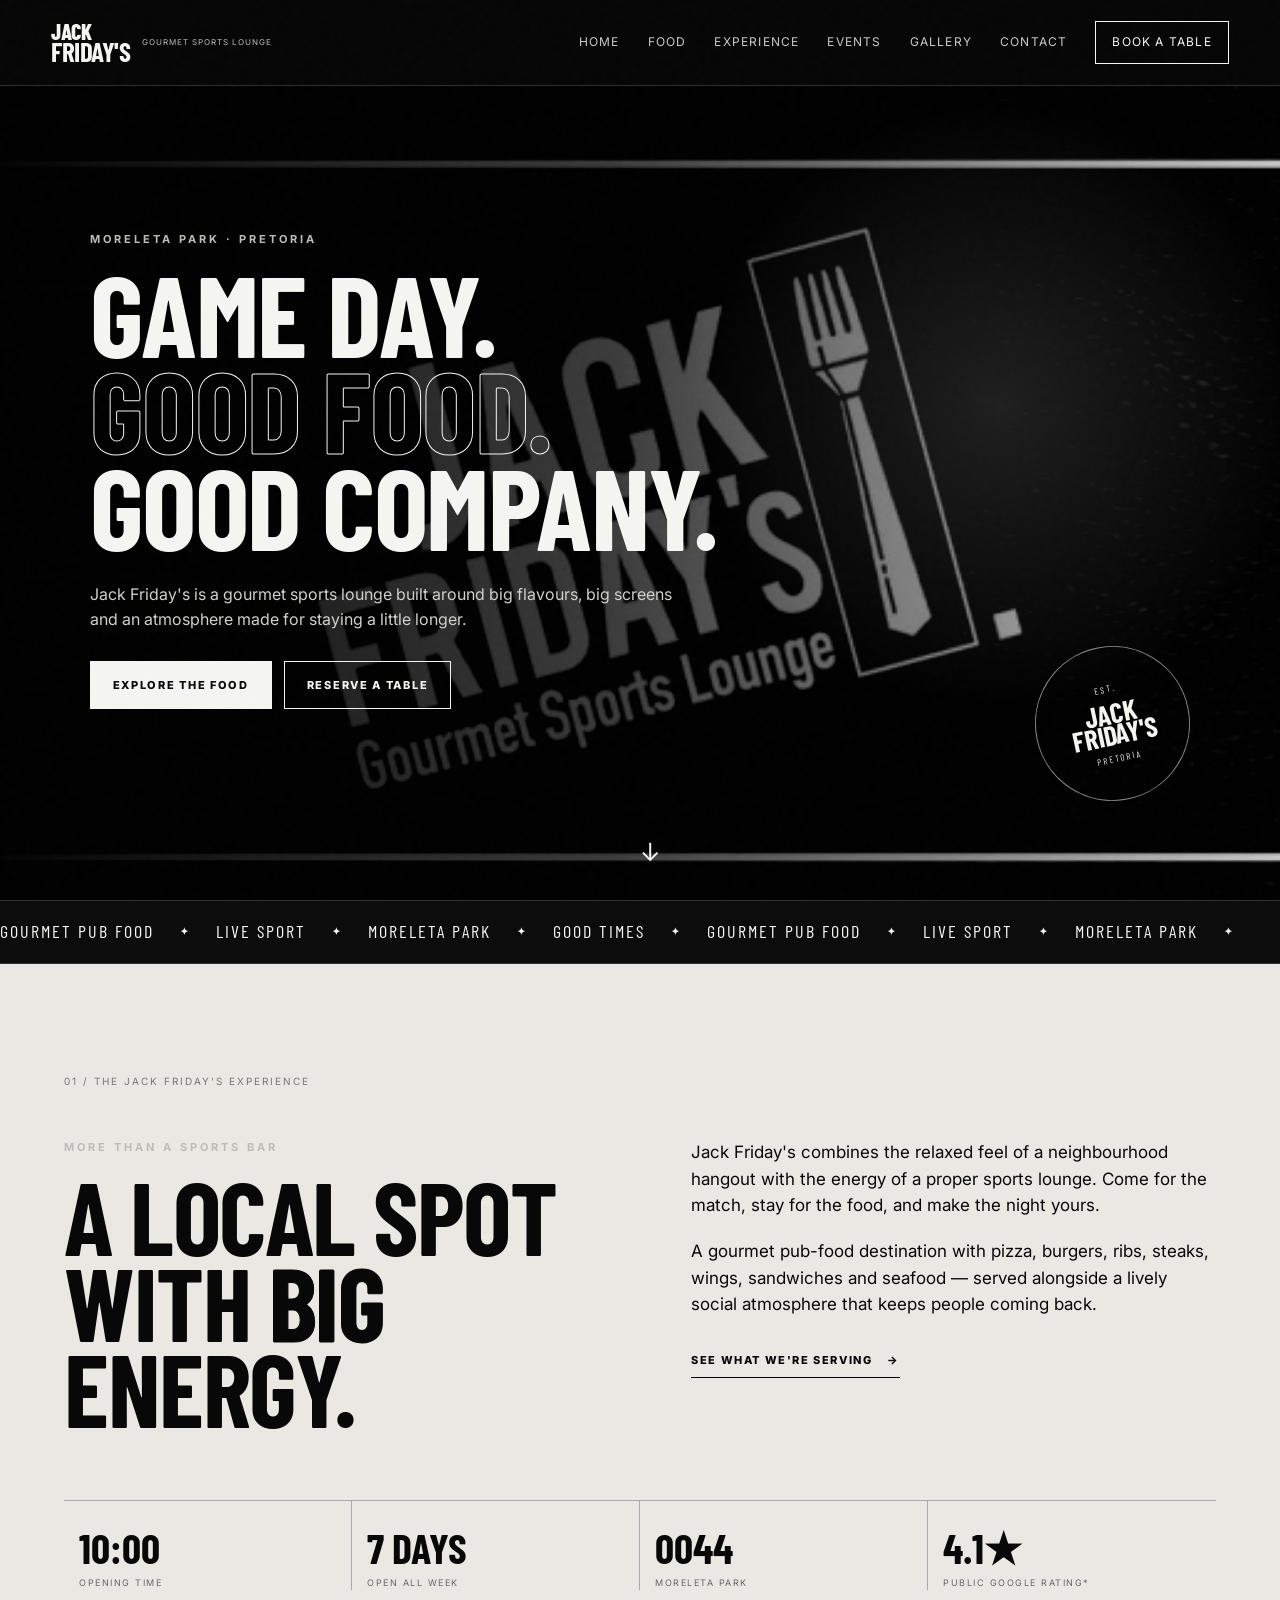
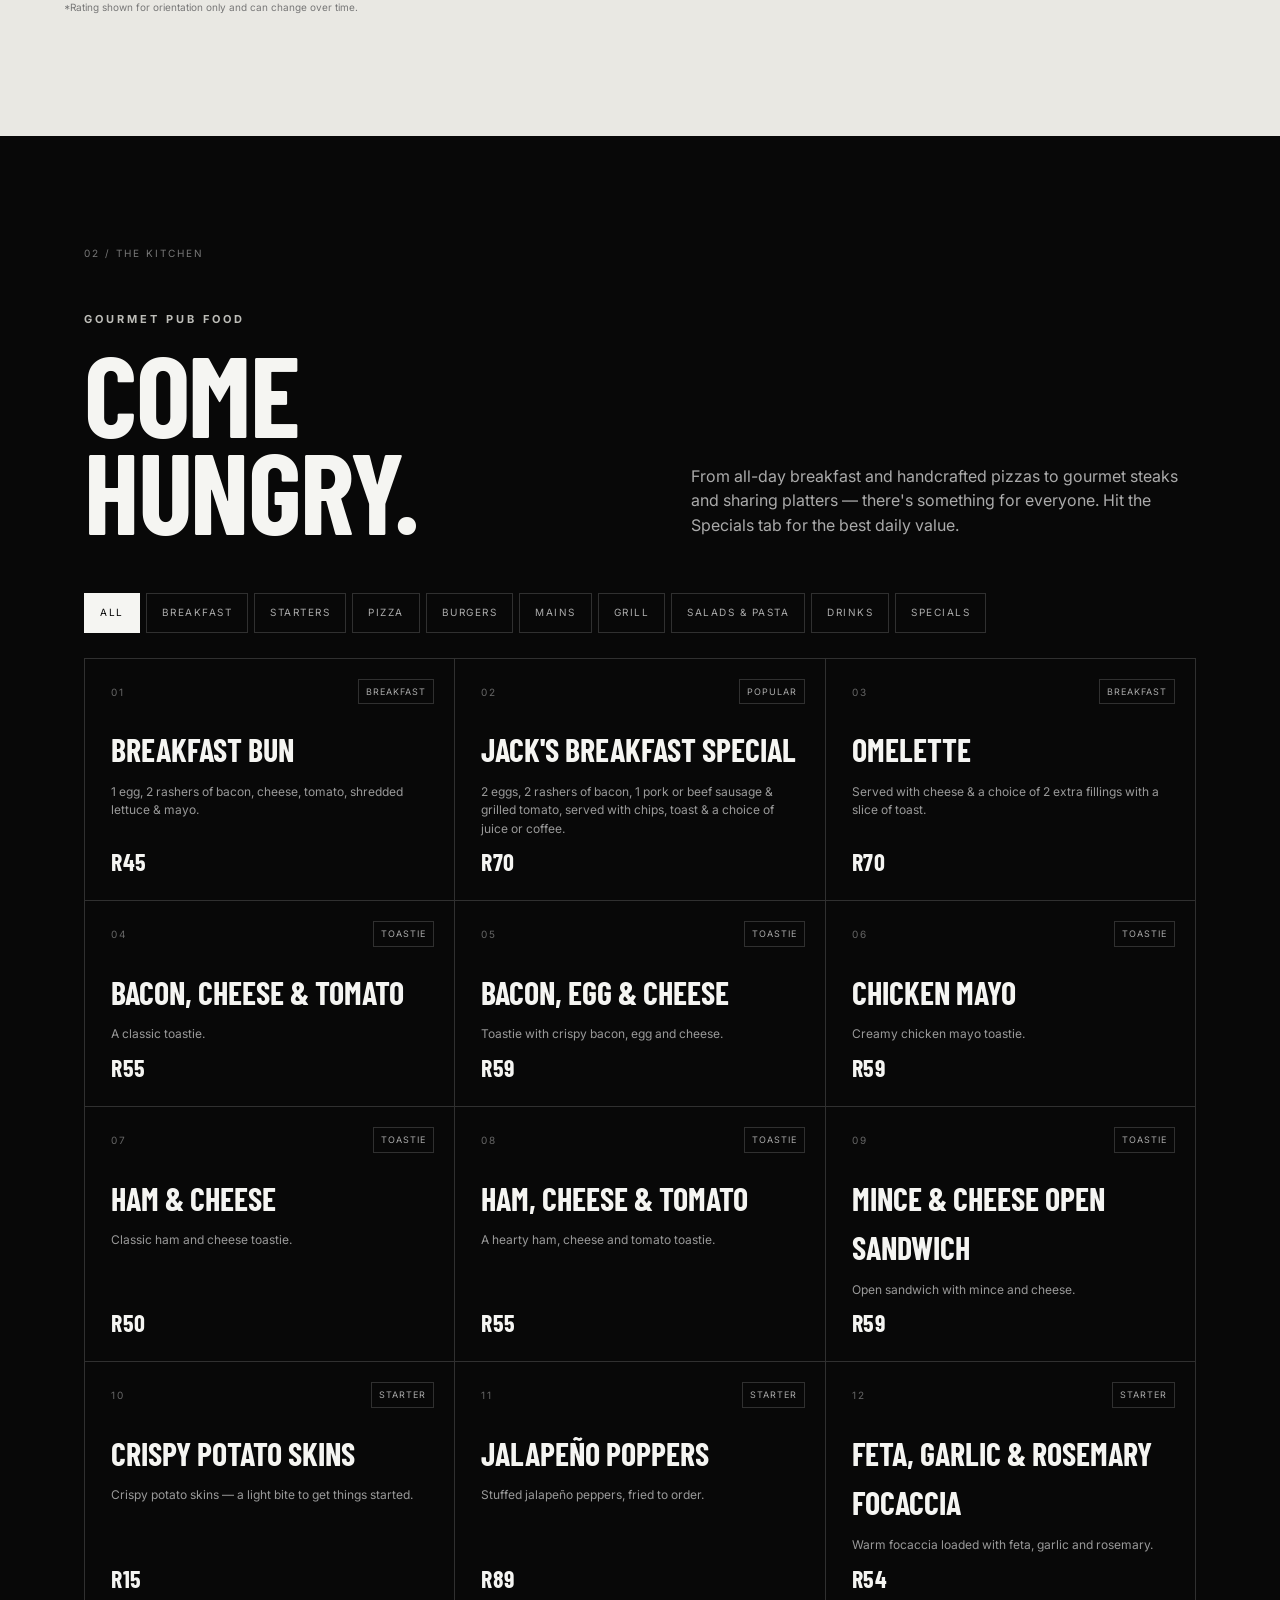
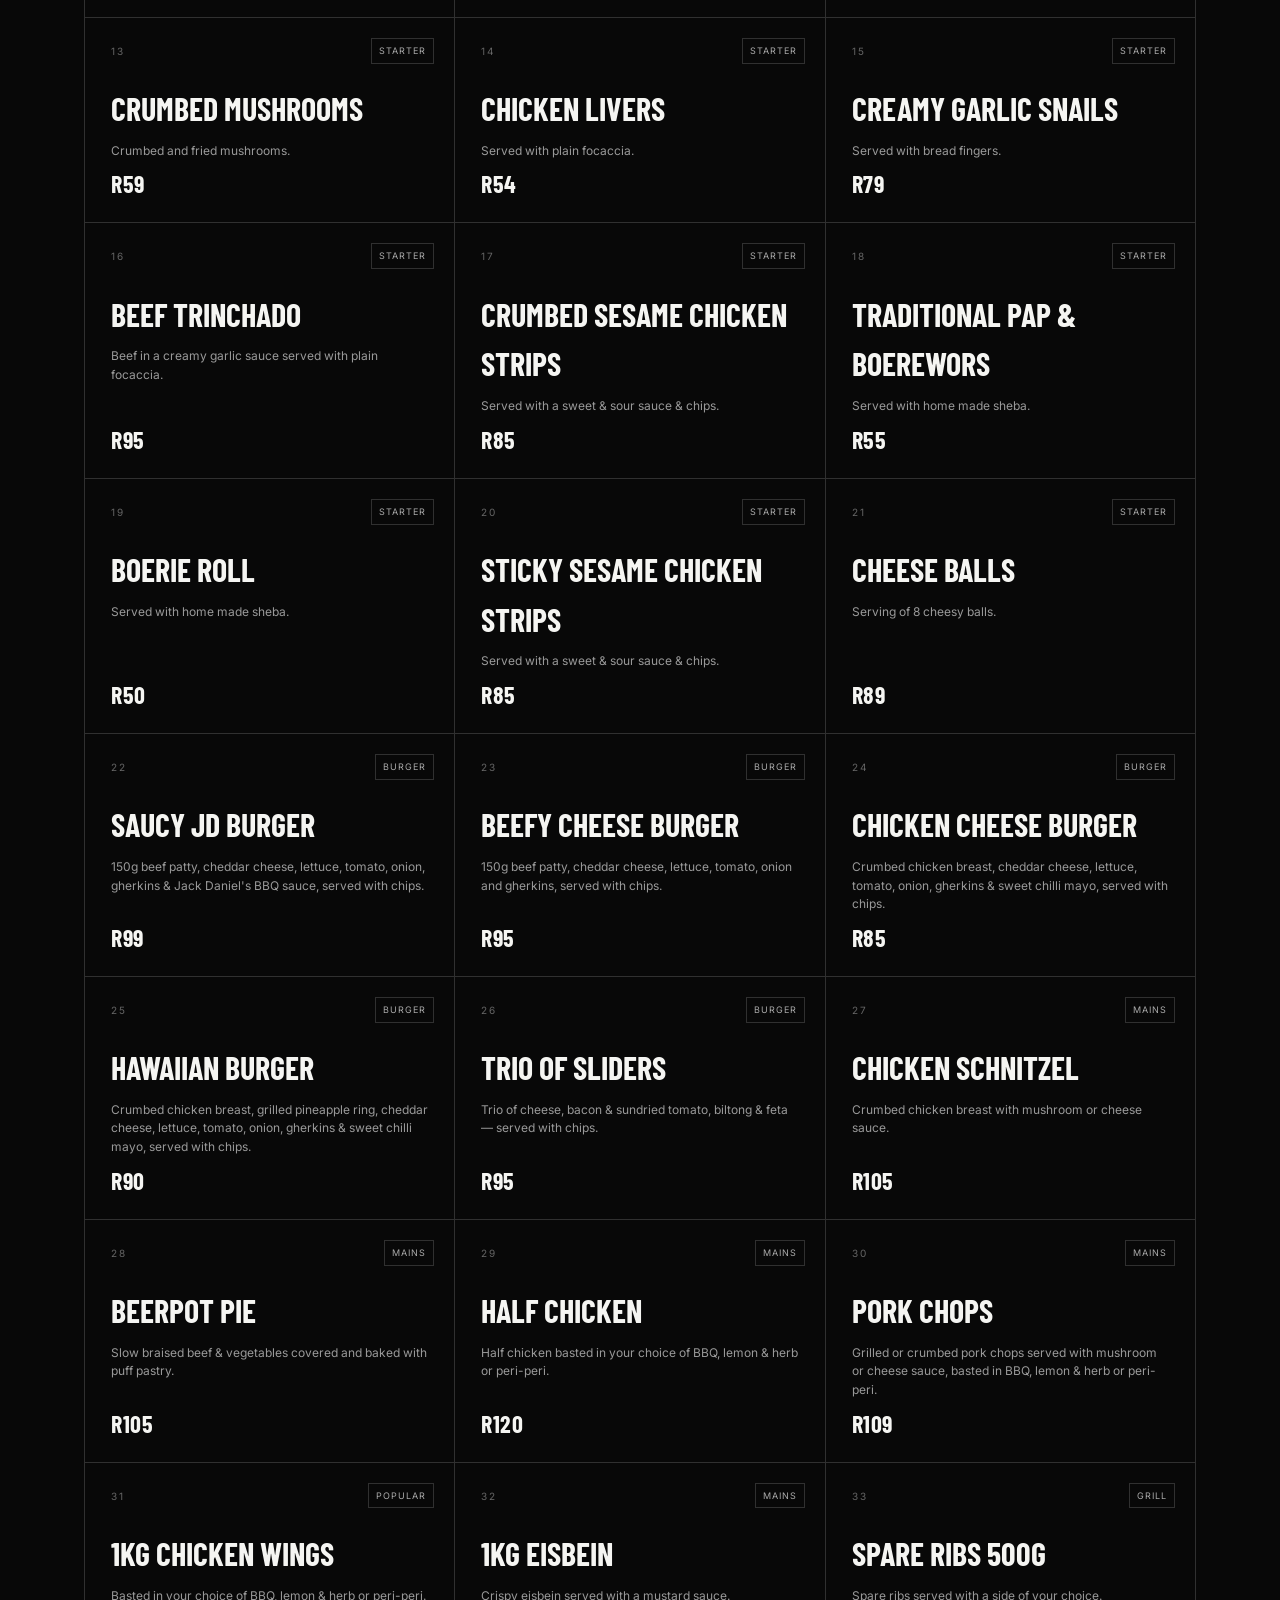
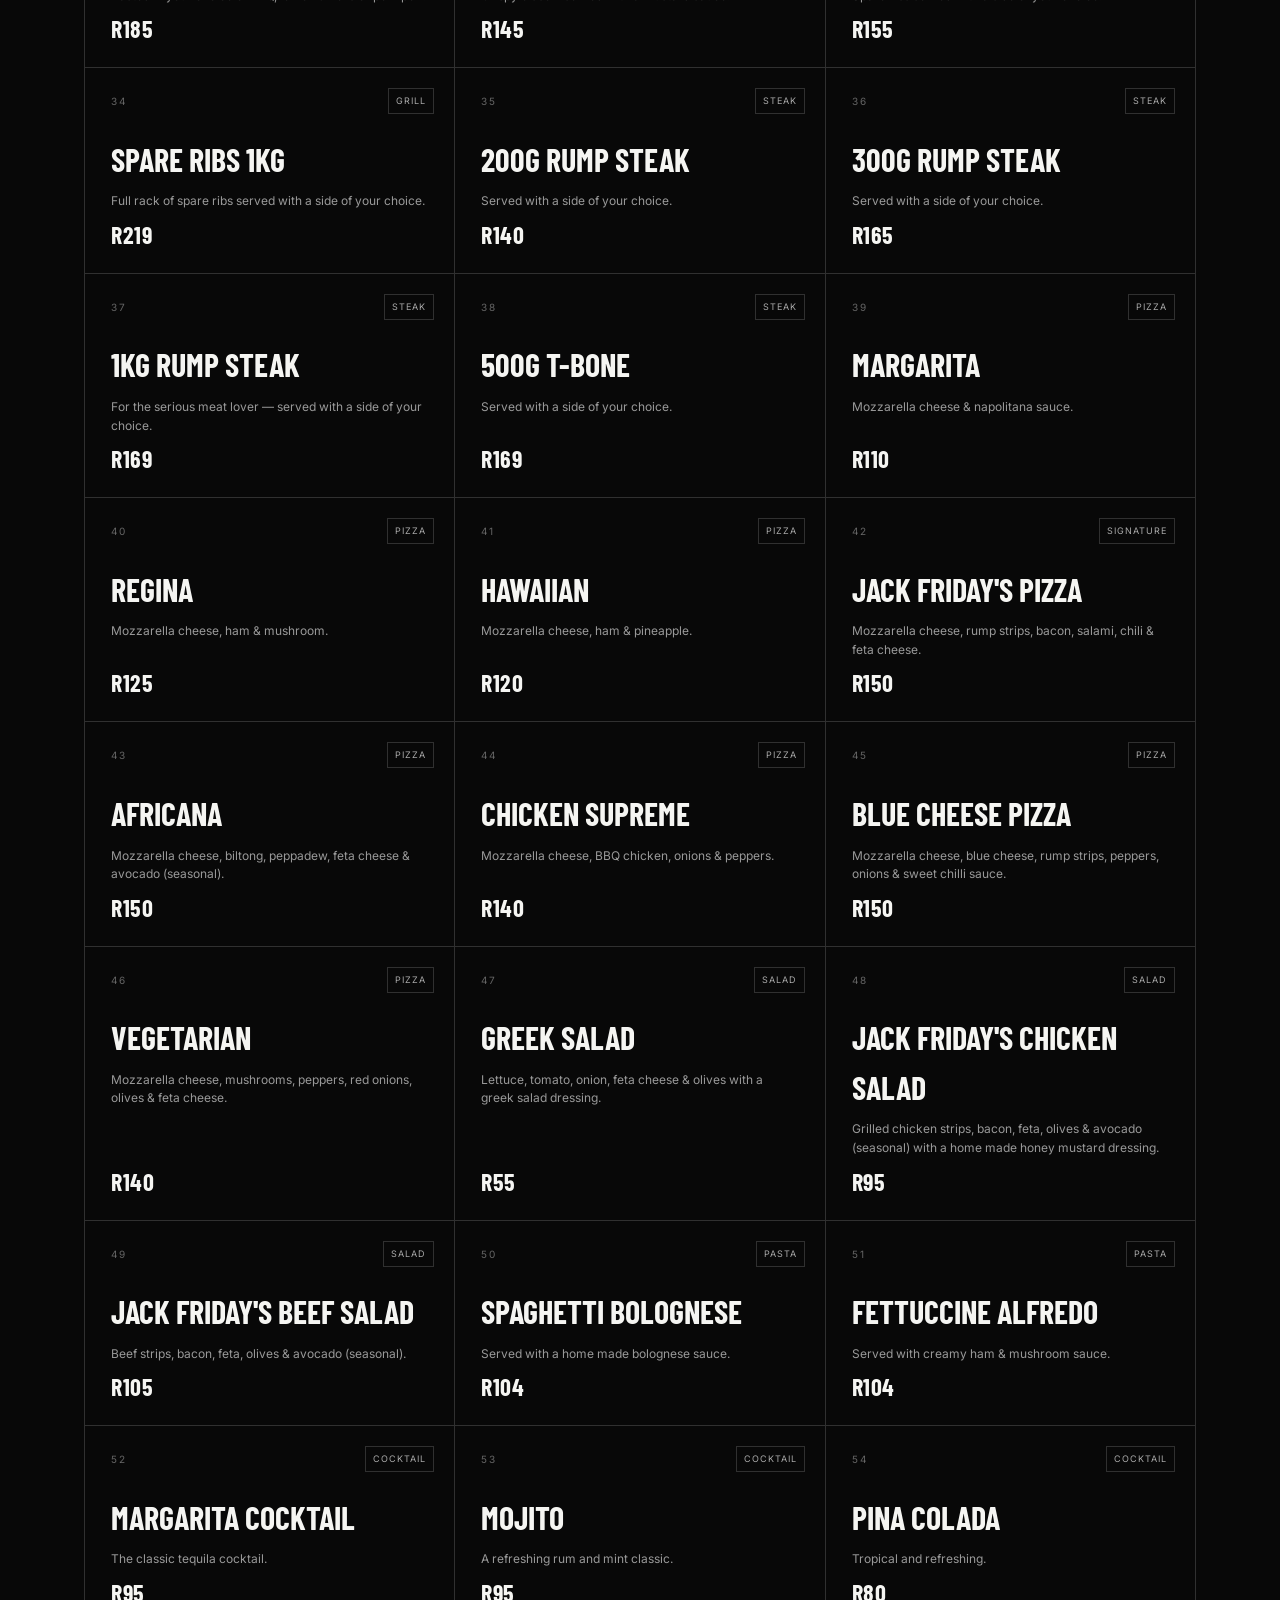
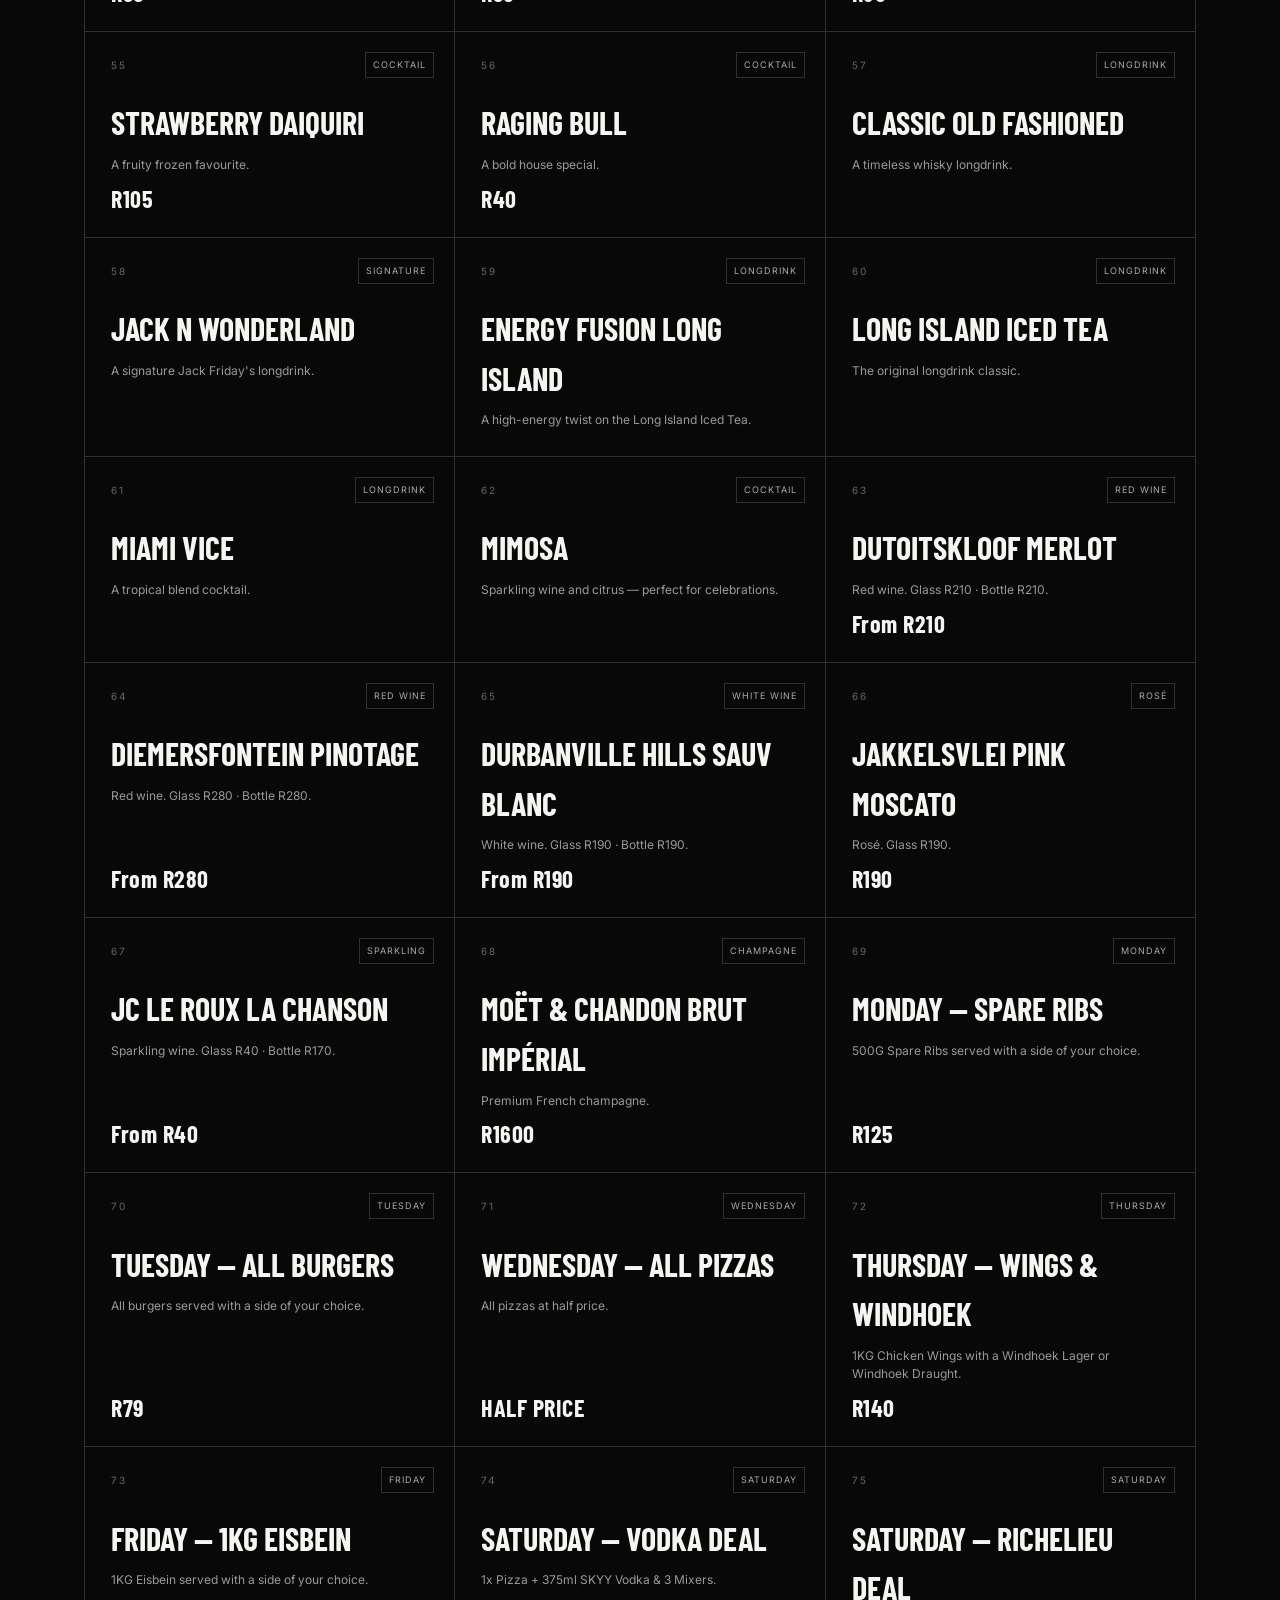
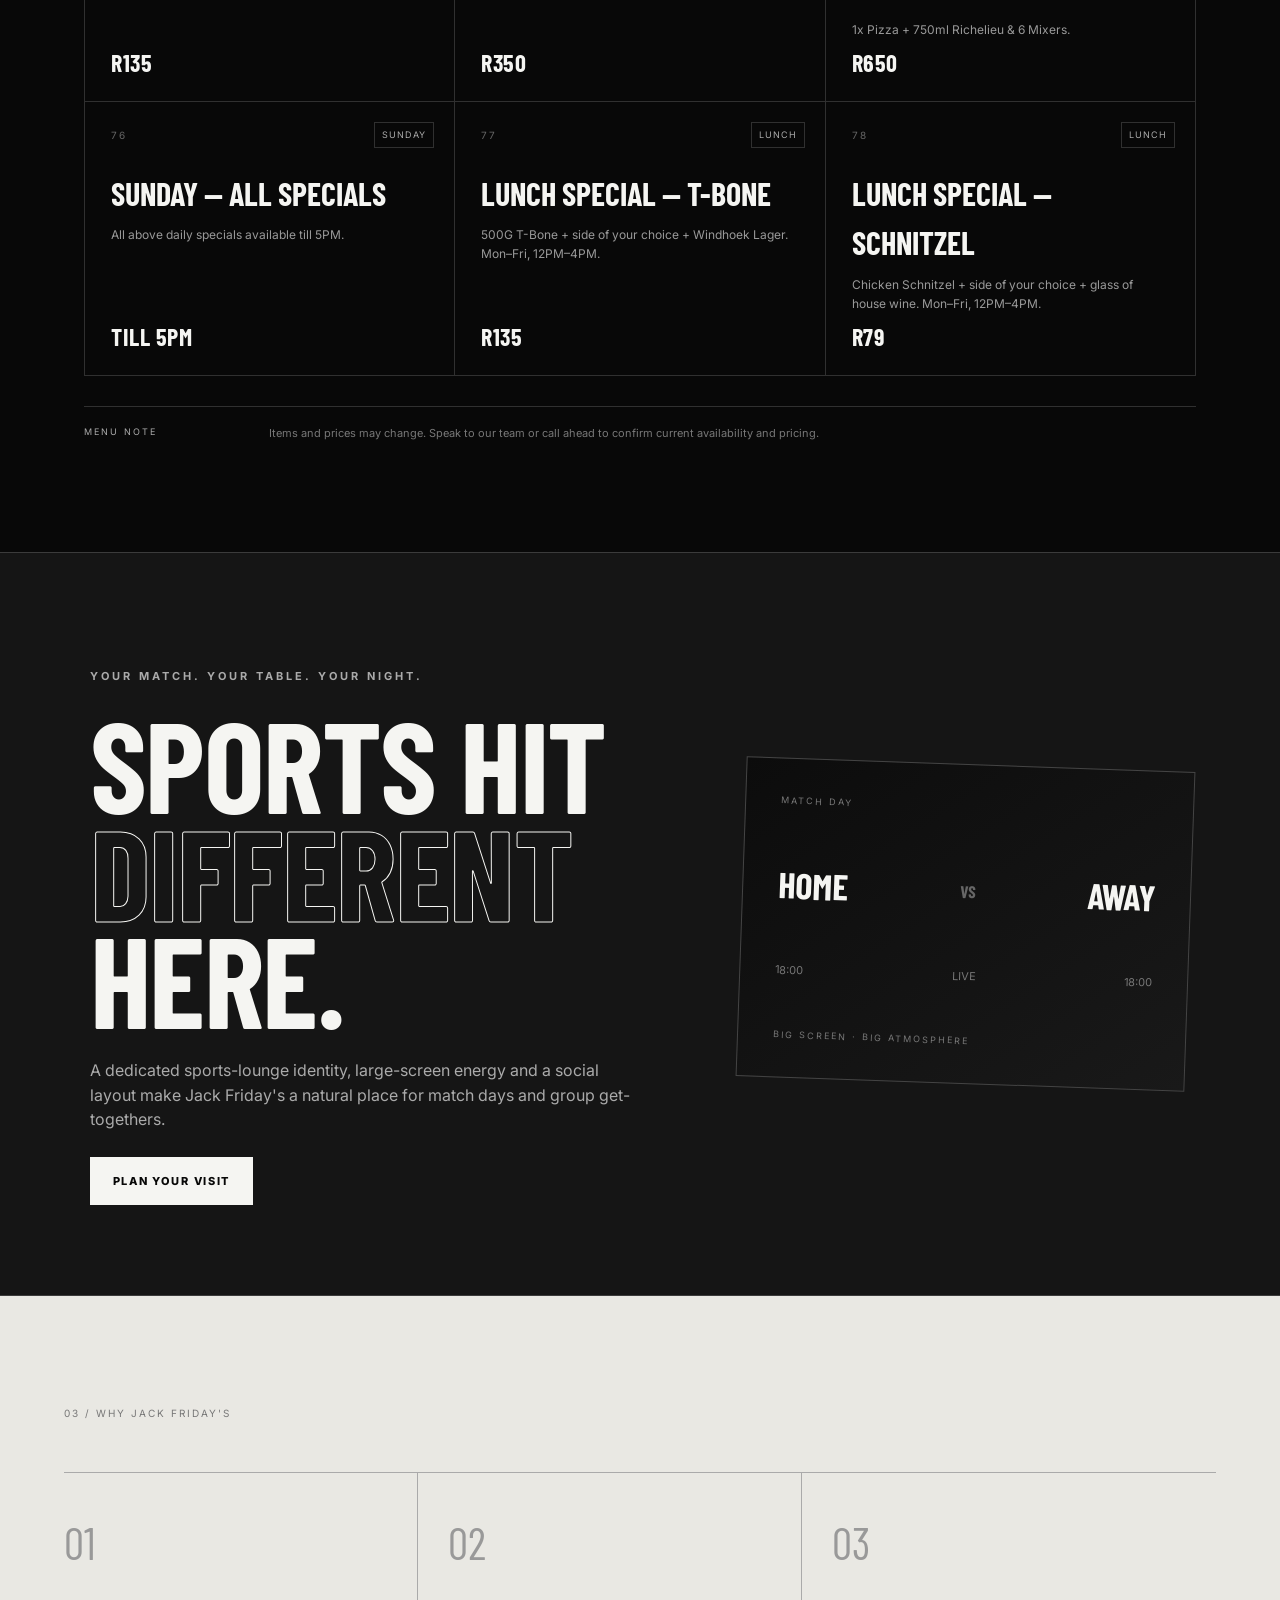
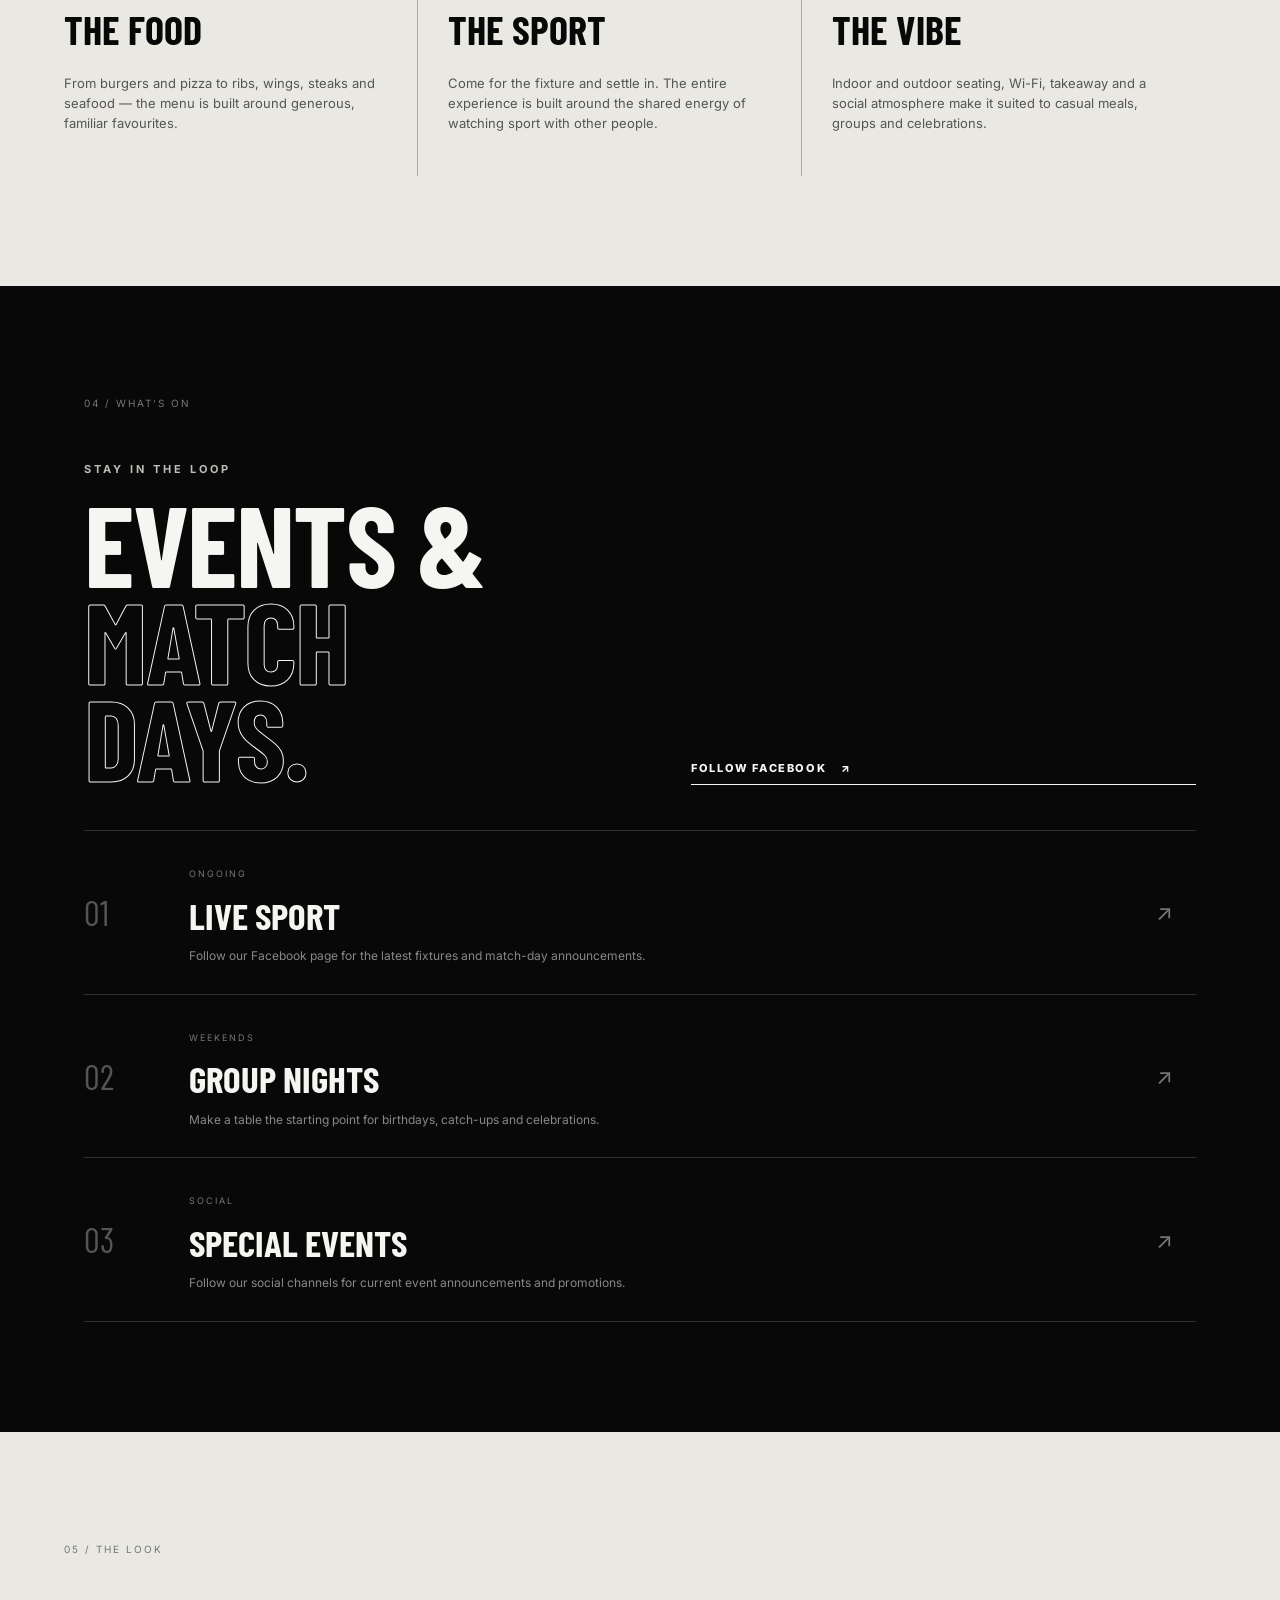
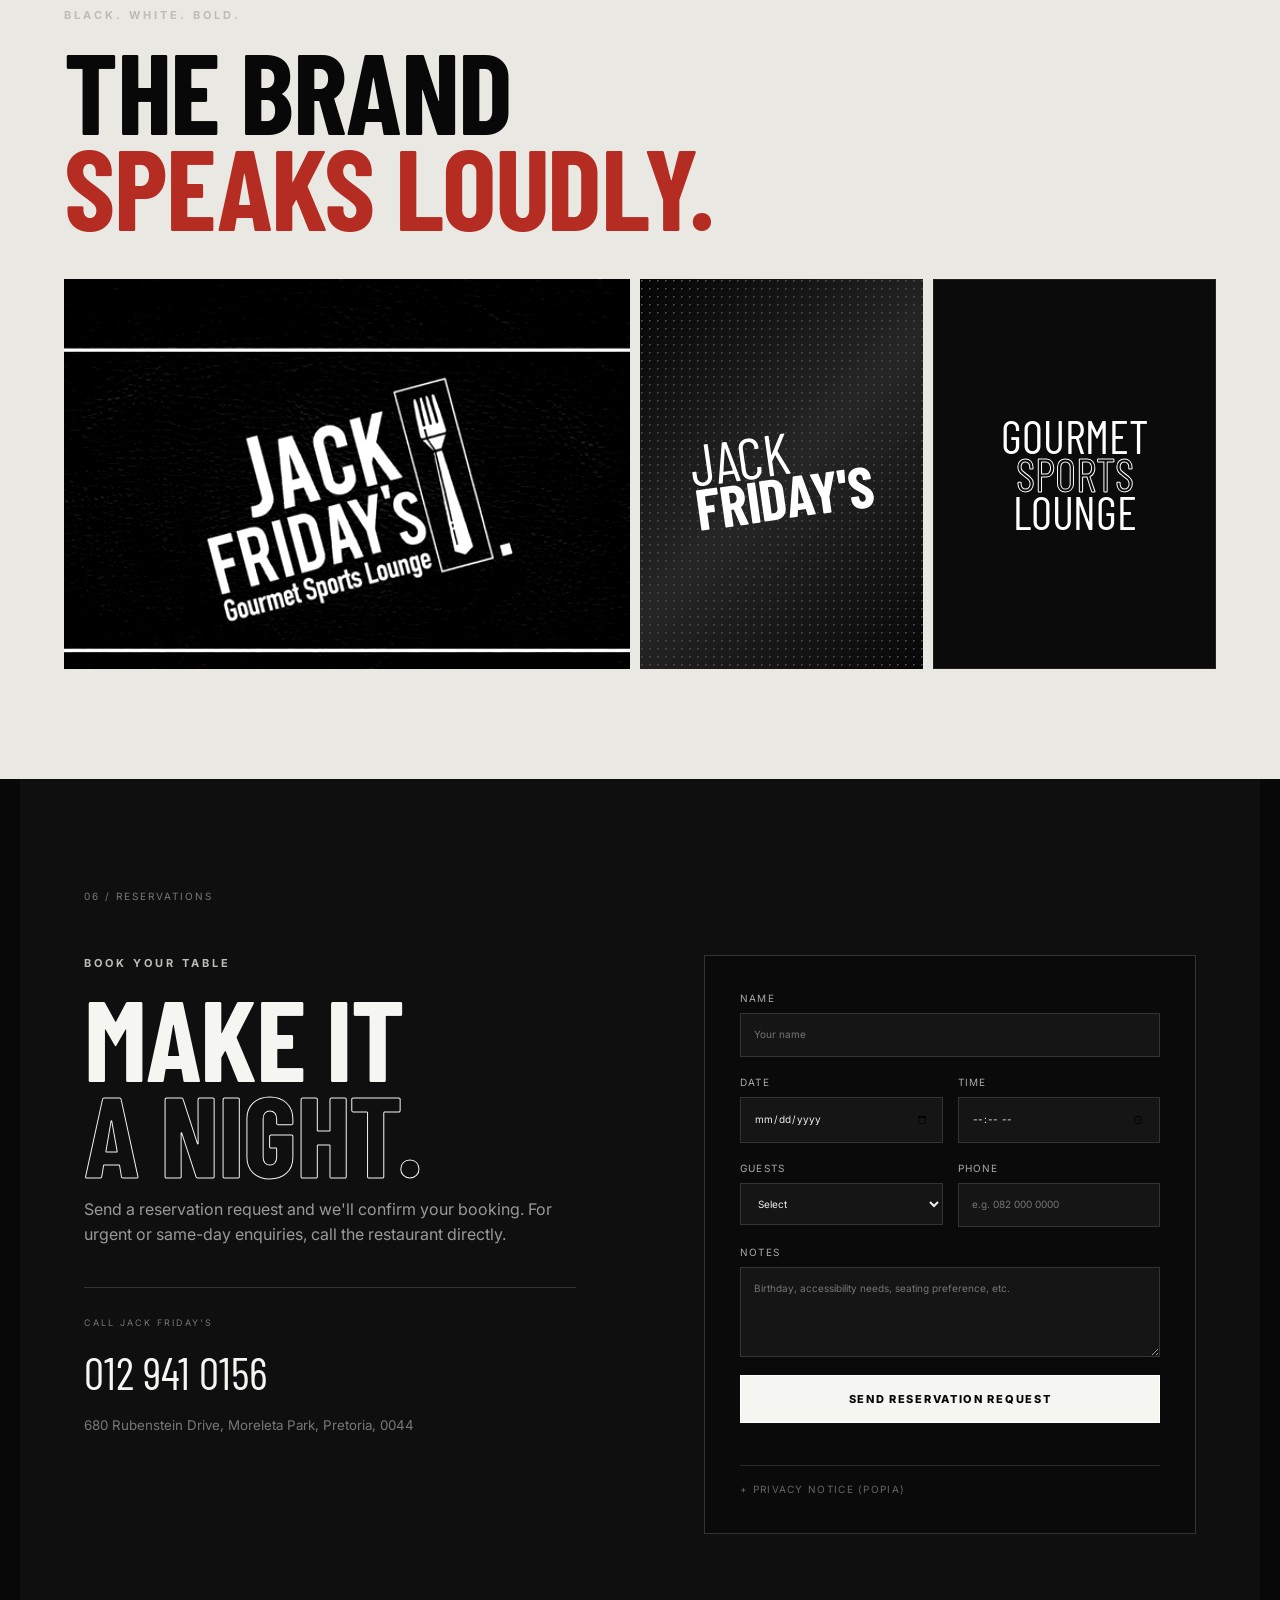
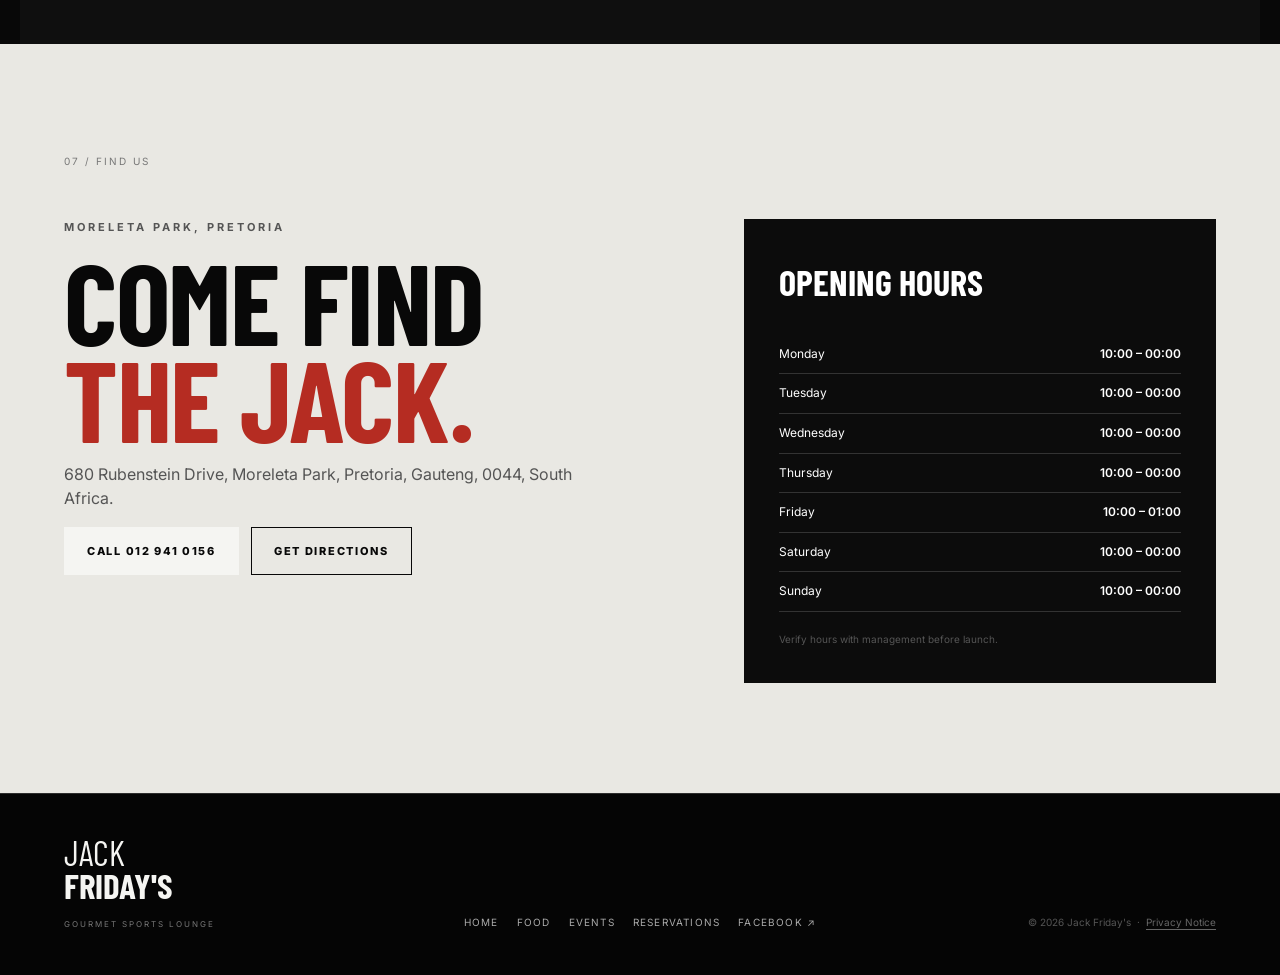
==== commit 45d7430a: "Sprint 2" ====
--- a/index.html
+++ b/index.html
@@ -280,7 +280,6 @@
       <div class="gallery-grid">
         <div class="gallery-tile tile-large">
           <picture>
-            <source srcset="assets/Front.webp" type="image/webp" />
             <img src="assets/Front.jpg" alt="Jack Friday's Gourmet Sports Lounge exterior signage" loading="lazy" />
           </picture>
         </div>
--- a/styles.css
+++ b/styles.css
@@ -26,7 +26,7 @@
 .brand{display:flex;align-items:center;gap:12px;line-height:.78}
 .brand-mark{font-family:var(--display);font-size:22px;font-weight:800;letter-spacing:-.5px}
 .brand-mark strong{font-size:27px}
-.brand-sub{font-size:8px;letter-spacing:1.7px;color:#bbb;writing-mode:vertical-rl;transform:rotate(180deg)}
+.brand-sub{font-size:8px;letter-spacing:1px;color:#bbb;white-space:nowrap}
 .nav{display:flex;align-items:center;gap:28px;font-size:12px;text-transform:uppercase;letter-spacing:1.2px}
 .nav a{opacity:.82;transition:.2s}
 .nav a:hover{opacity:1}
@@ -126,6 +126,7 @@
 .gallery{background:var(--paper);color:var(--black);max-width:none;padding-left:max(5vw,calc((100vw - var(--max))/2));padding-right:max(5vw,calc((100vw - var(--max))/2))}
 .gallery .section-label{color:#777}
 .gallery-heading{margin-bottom:45px}
+.gallery h2 em,.contact h2 em{color:#b52c22;-webkit-text-stroke:0}
 .gallery-grid{display:grid;grid-template-columns:2fr 1fr 1fr;min-height:390px;gap:10px}
 .gallery-tile{overflow:hidden;position:relative;min-height:320px;background:#0b0b0b;color:white}
 .tile-large img{width:100%;height:100%;object-fit:cover;filter:grayscale(1) contrast(1.2)}
@@ -199,6 +200,8 @@
   .footer-meta{text-align:left}
 }
 @media(max-width:600px){
+  .brand{gap:8px}
+  .brand-sub{max-width:72px;white-space:normal;font-size:7px;line-height:1.2}
   .hero h1{font-size:67px}
   .section{padding:75px 6vw}
   .section h2,.section-heading h2,.events-head h2,.gallery h2,.reserve h2,.contact h2{font-size:68px}
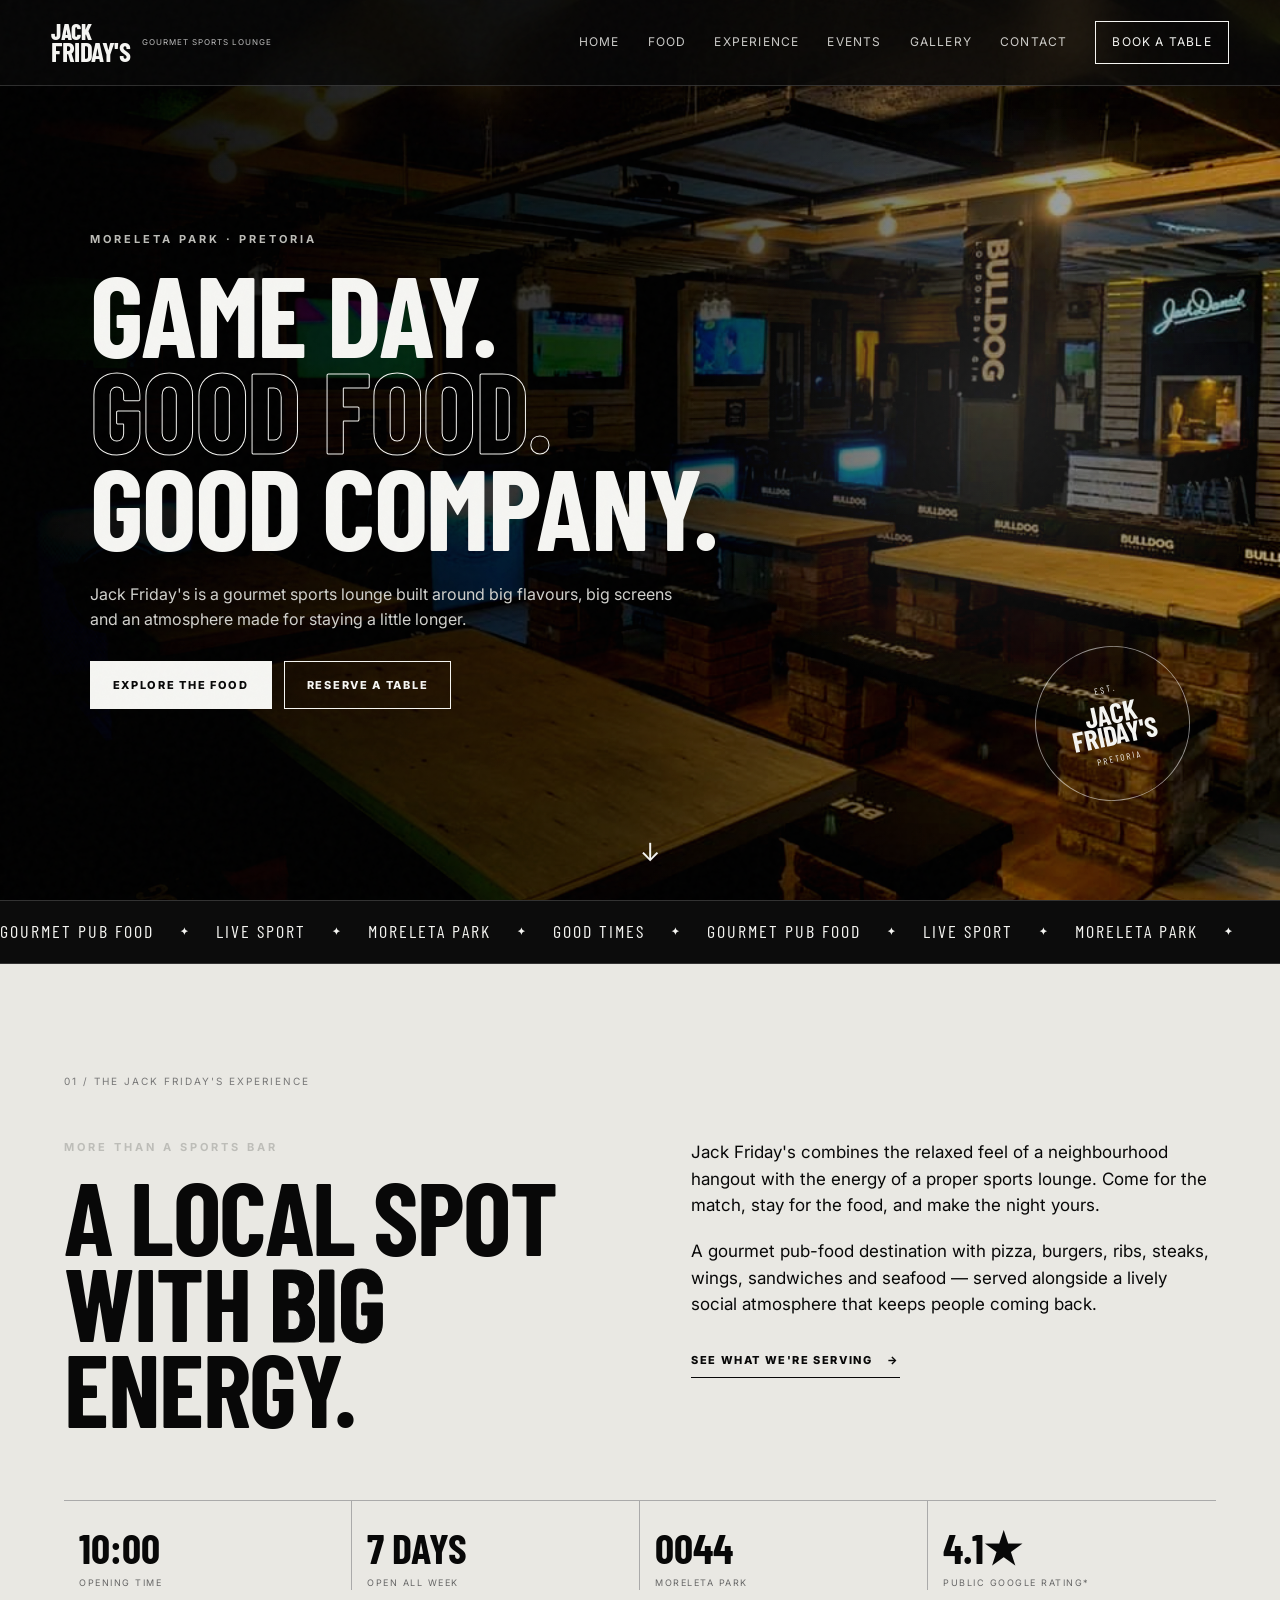
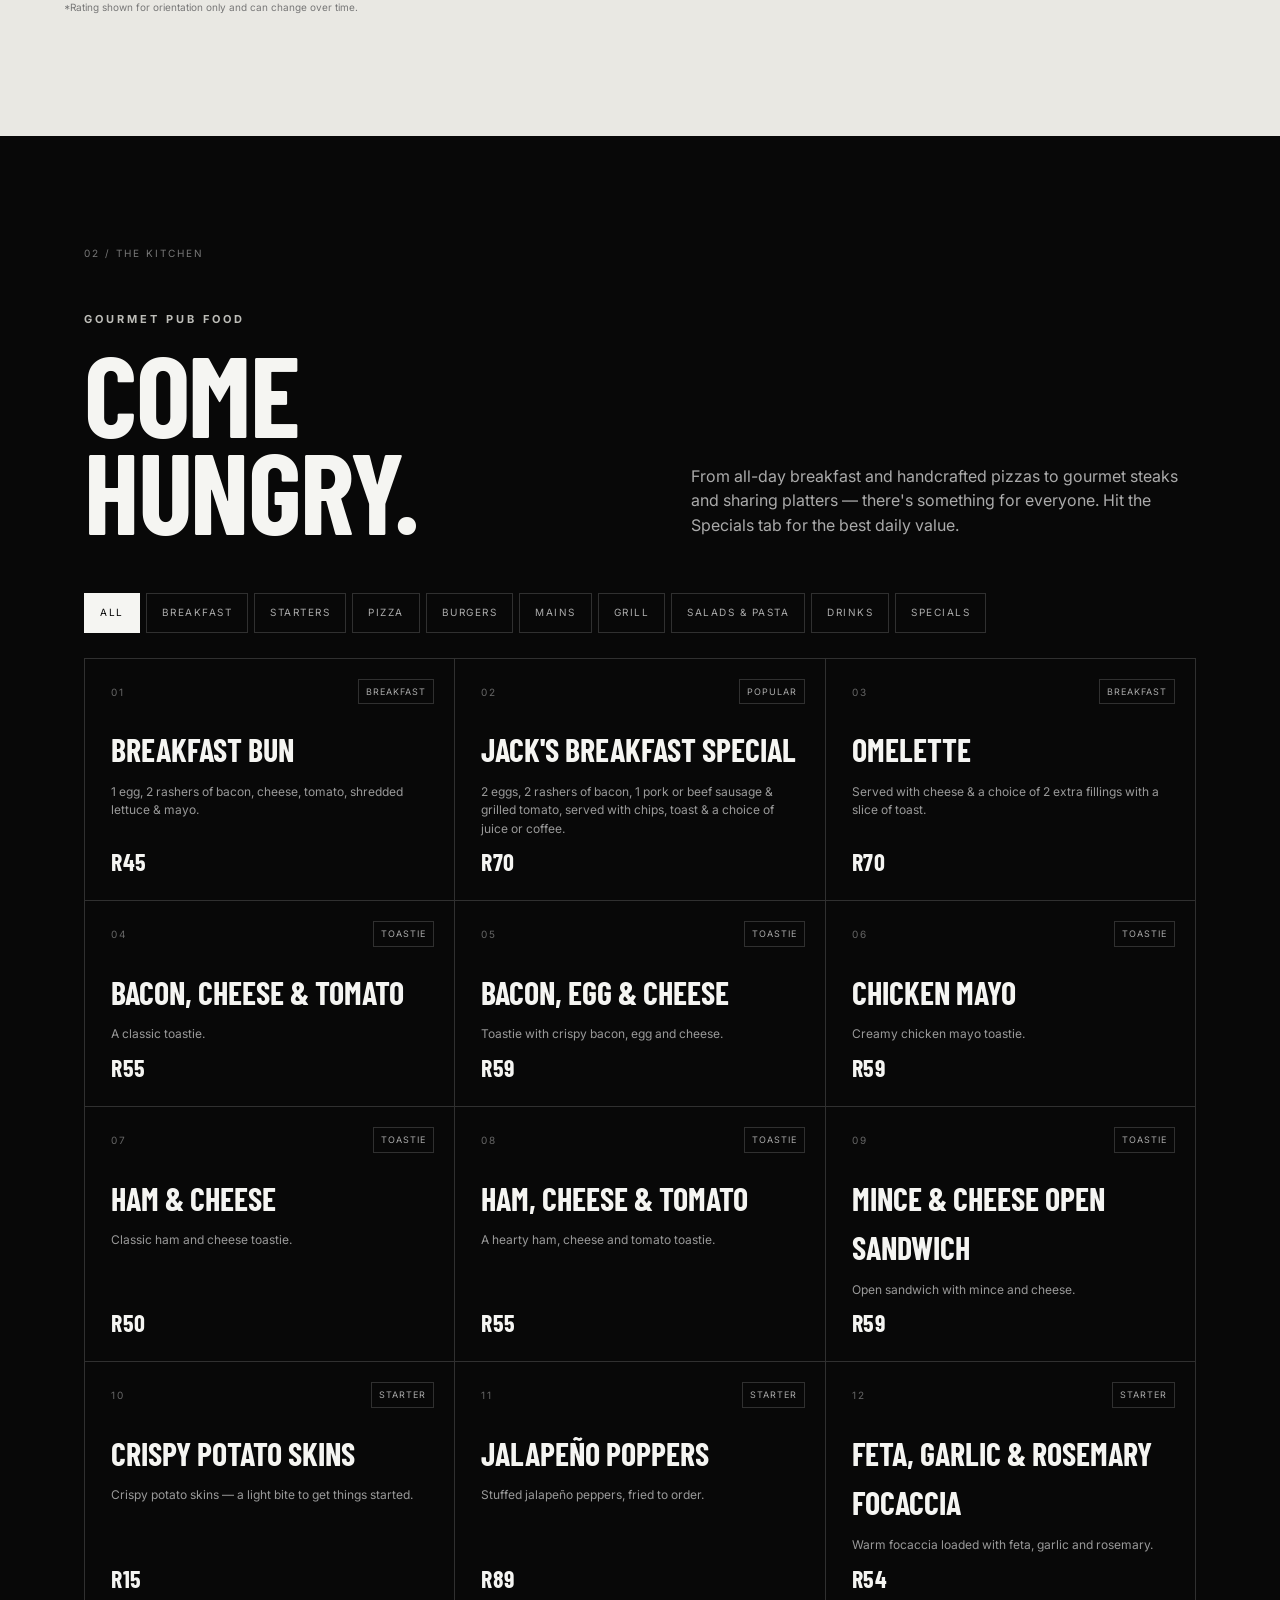
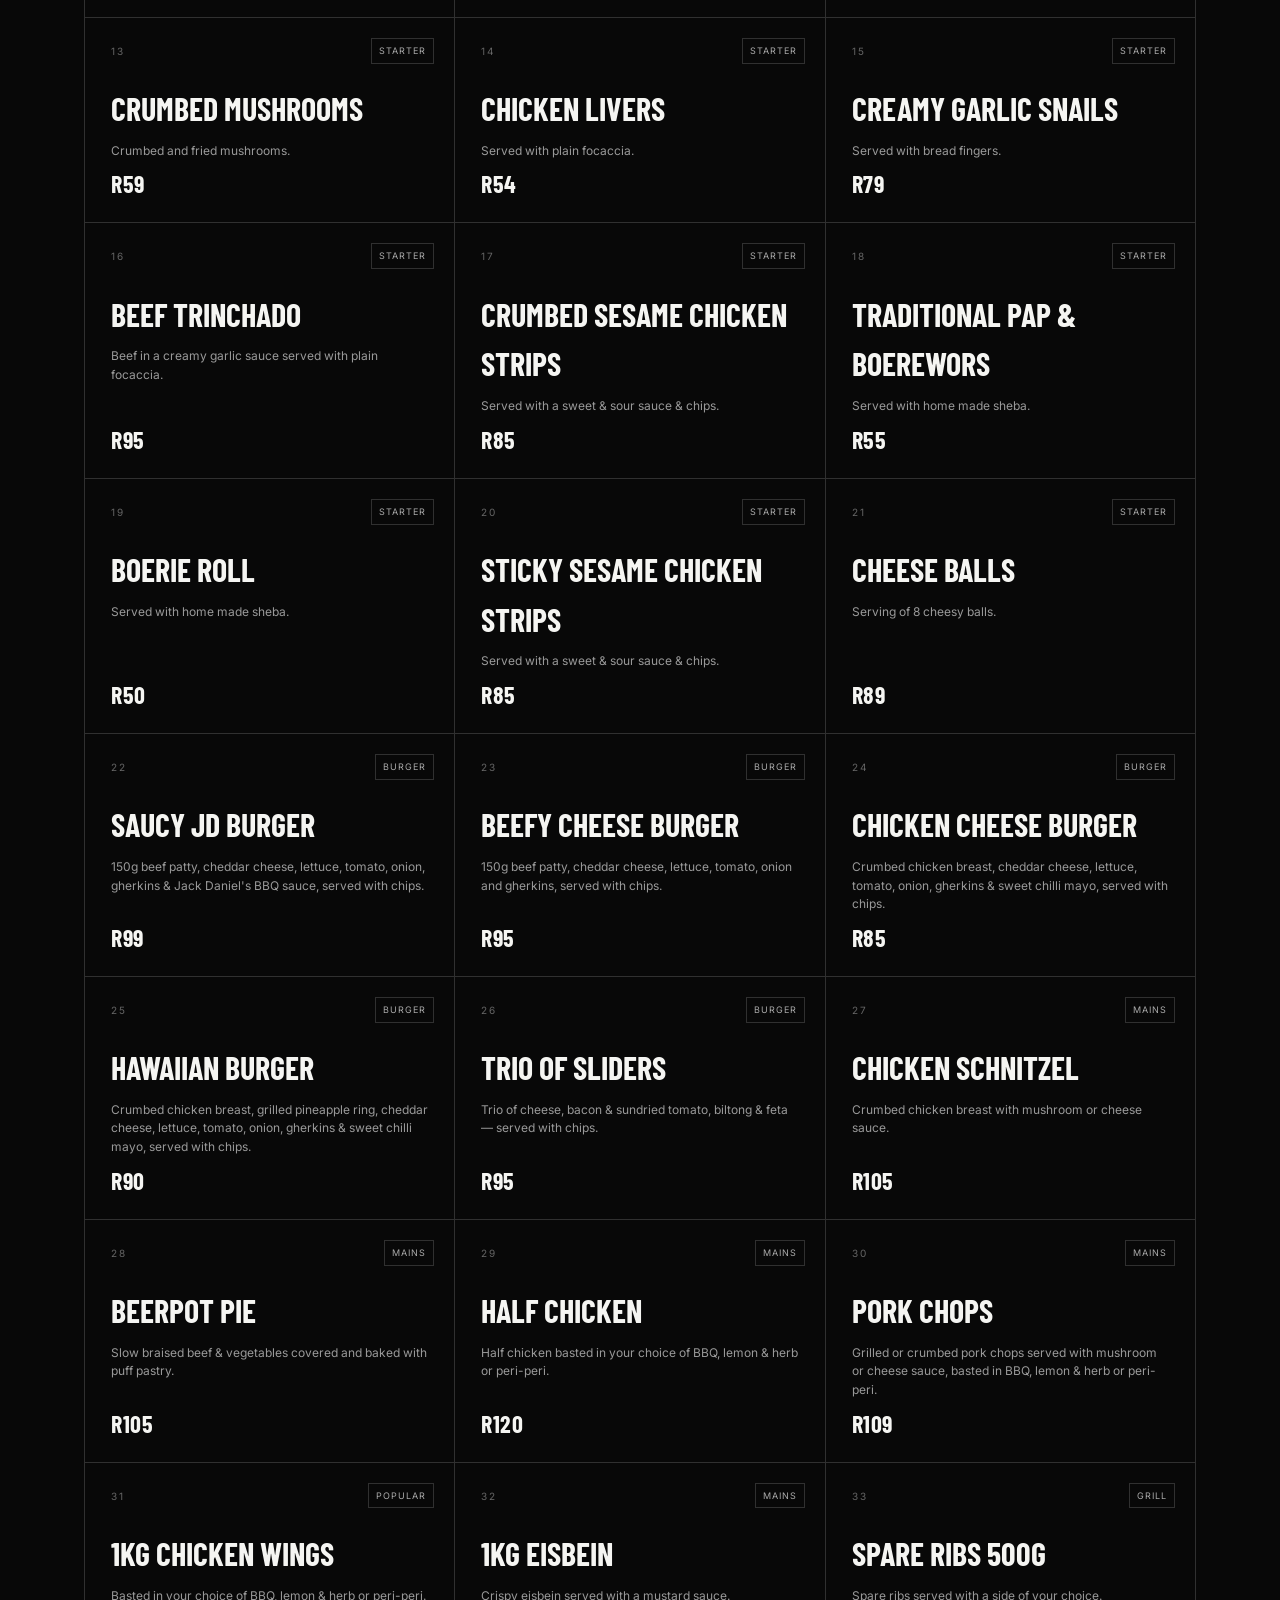
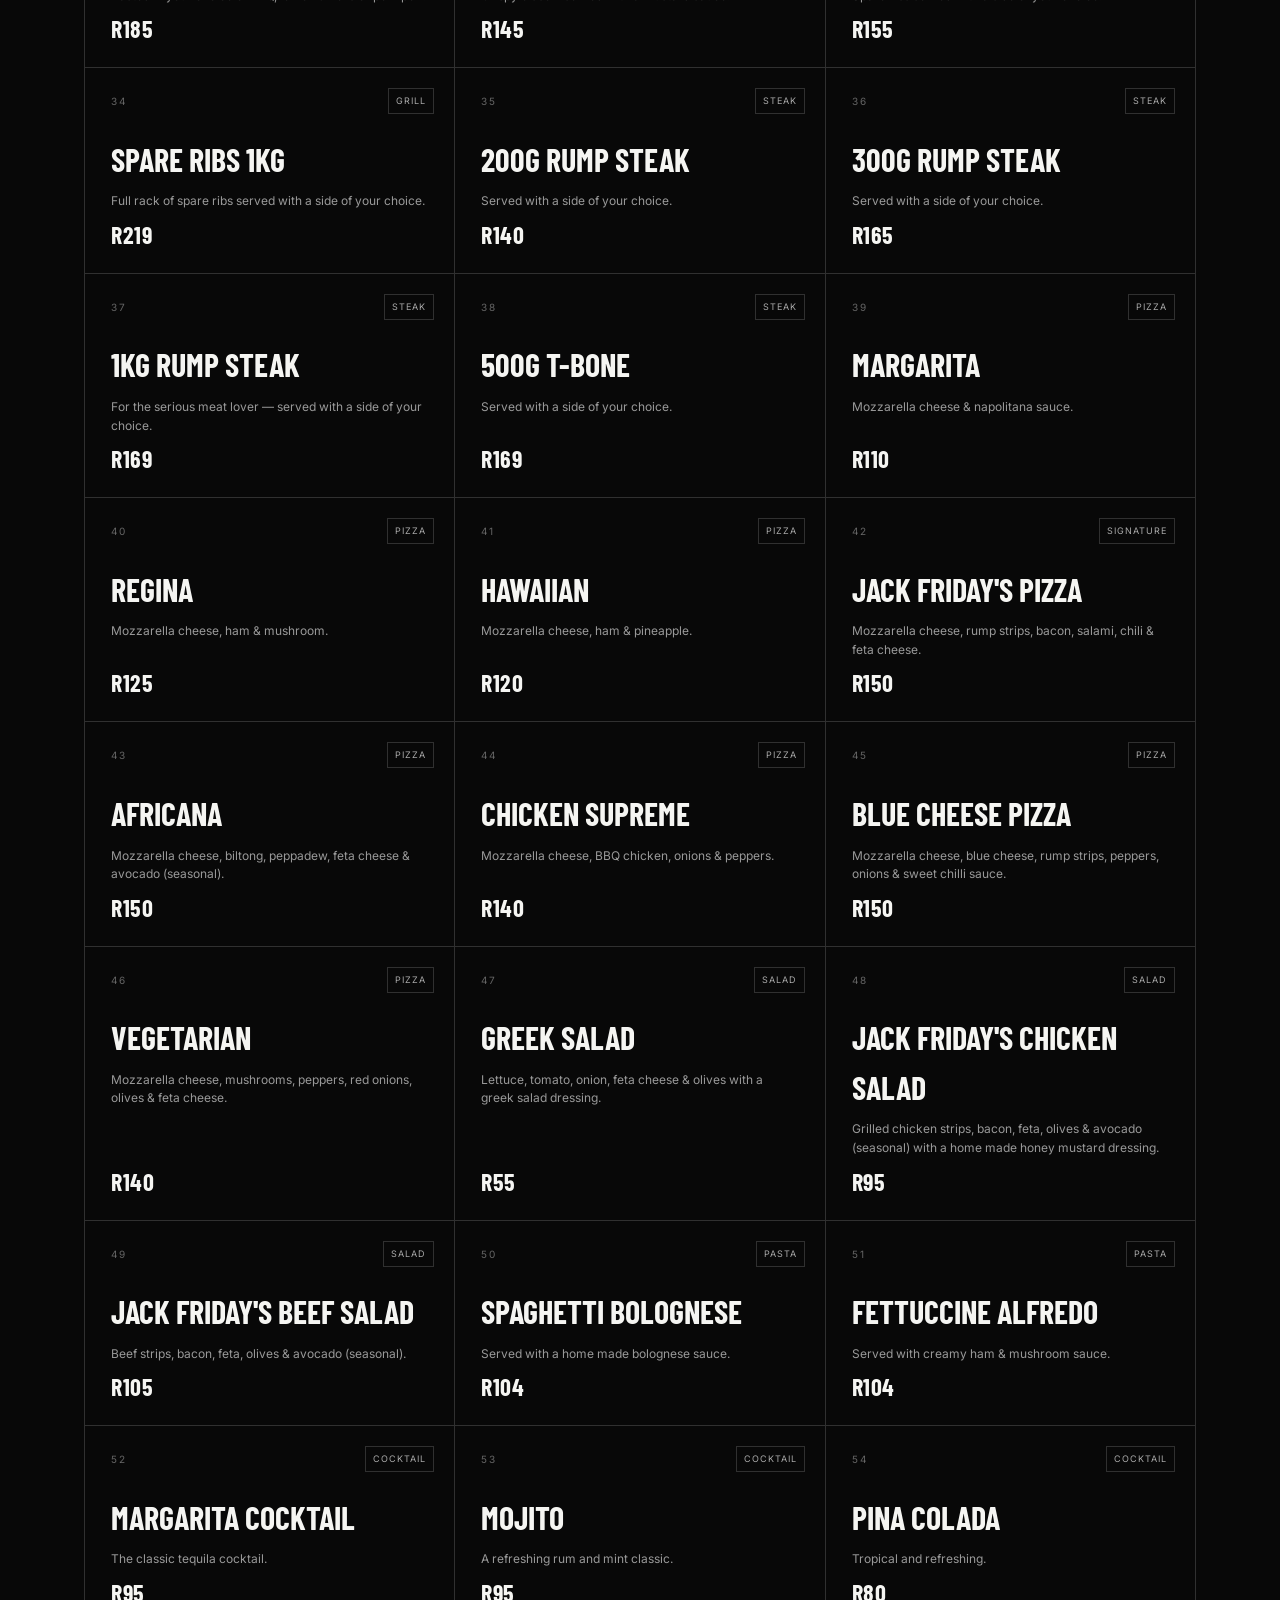
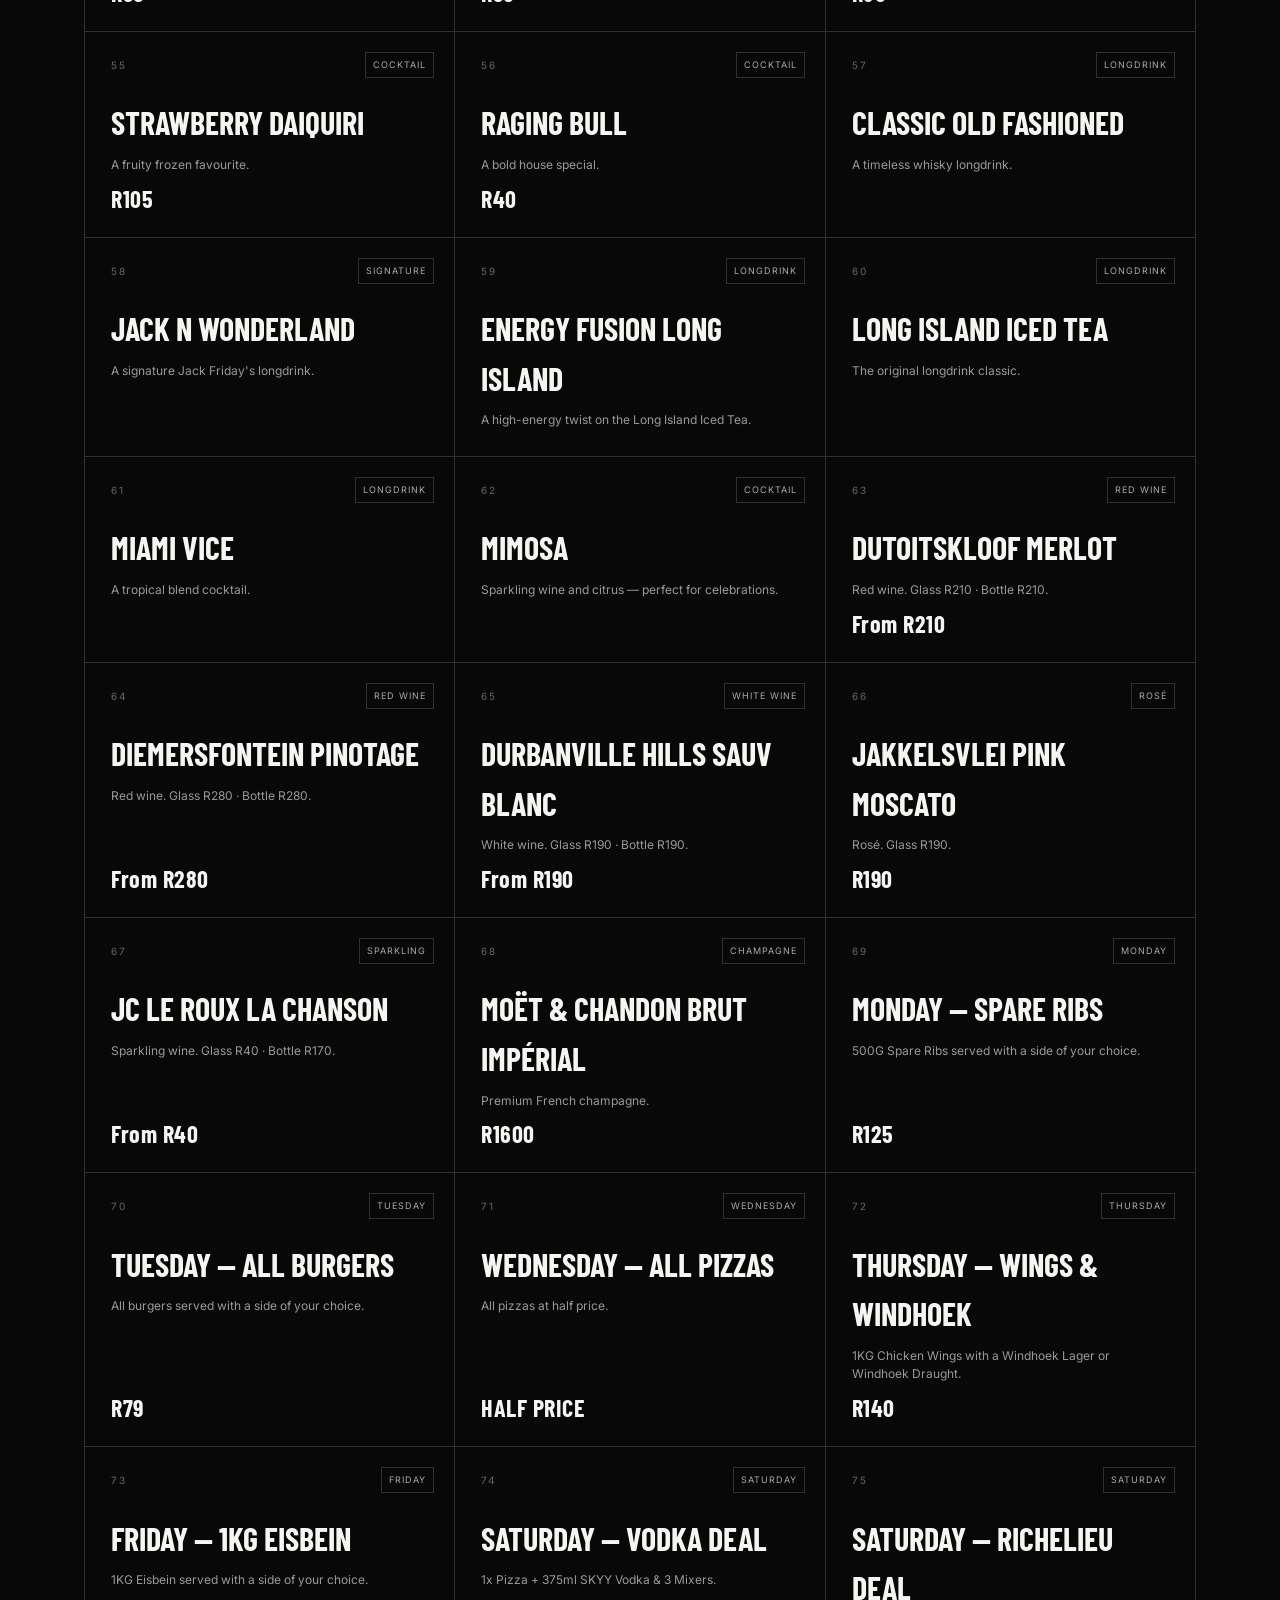
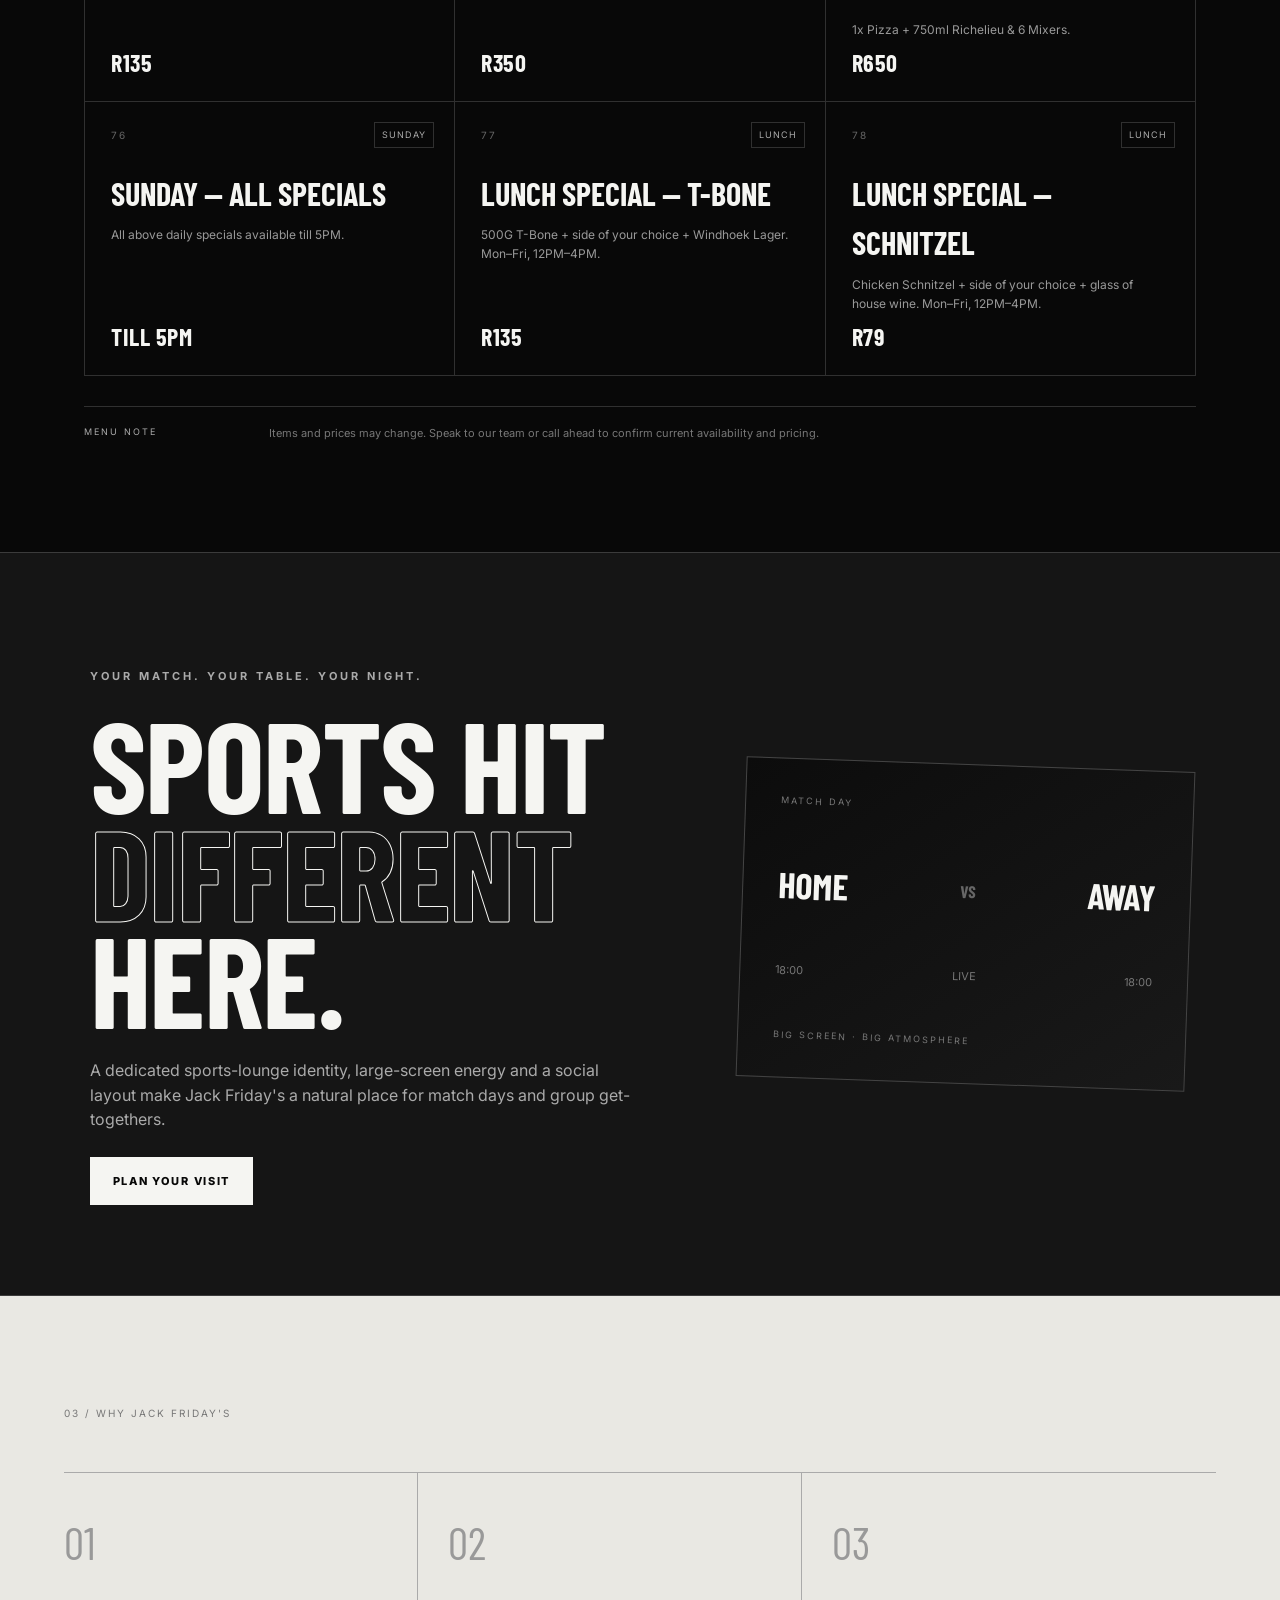
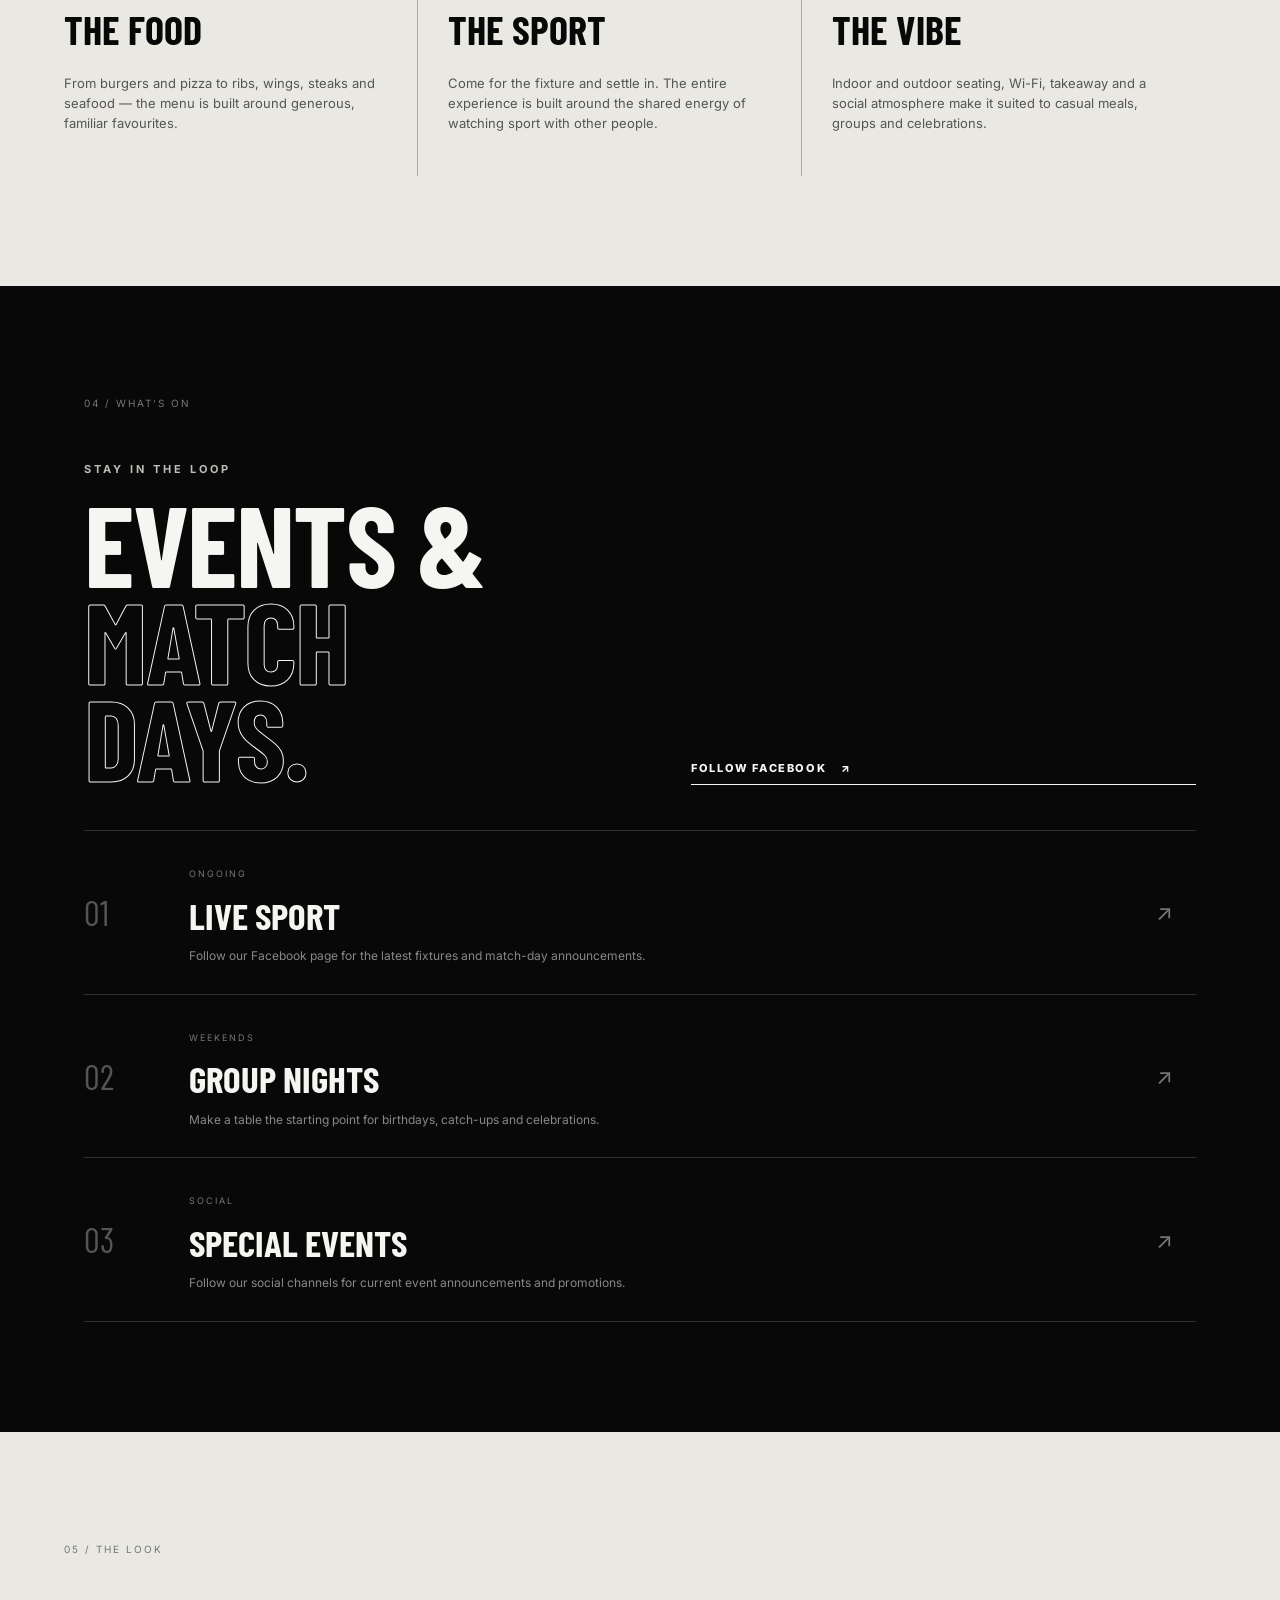
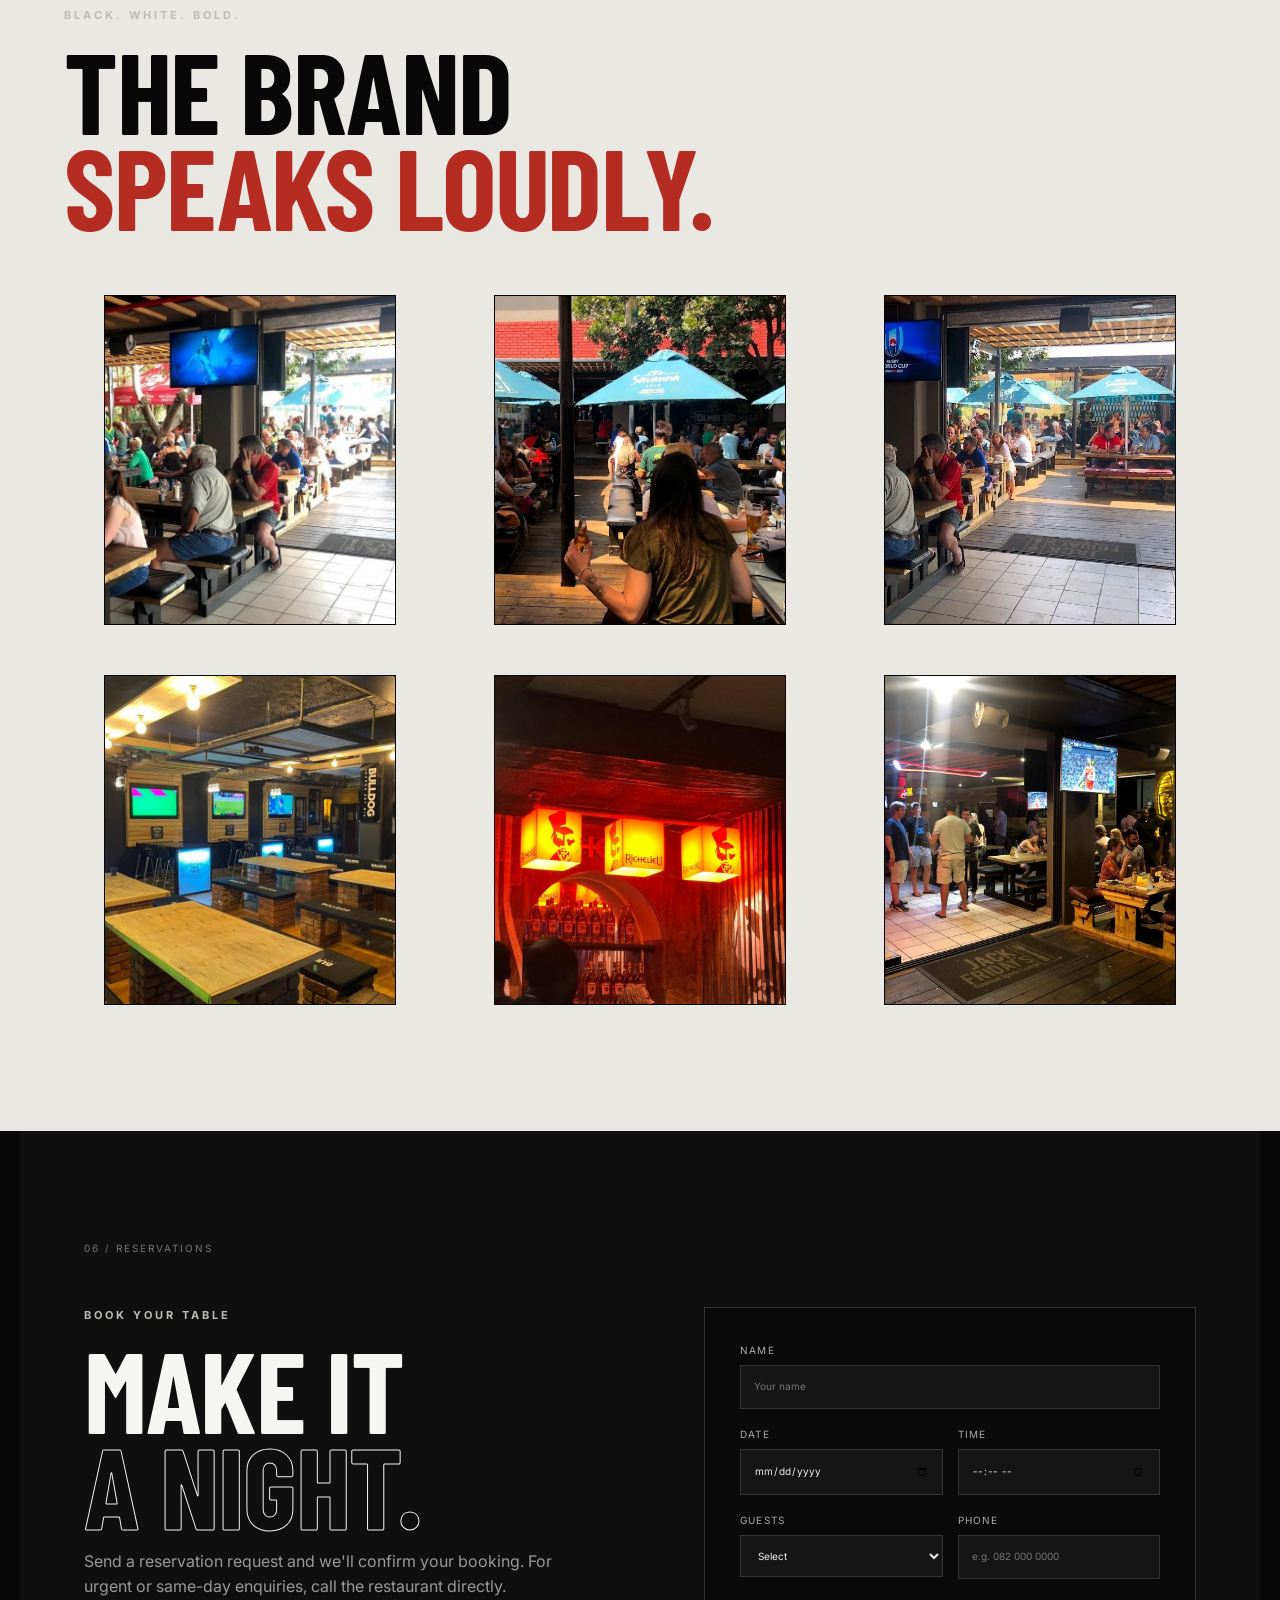
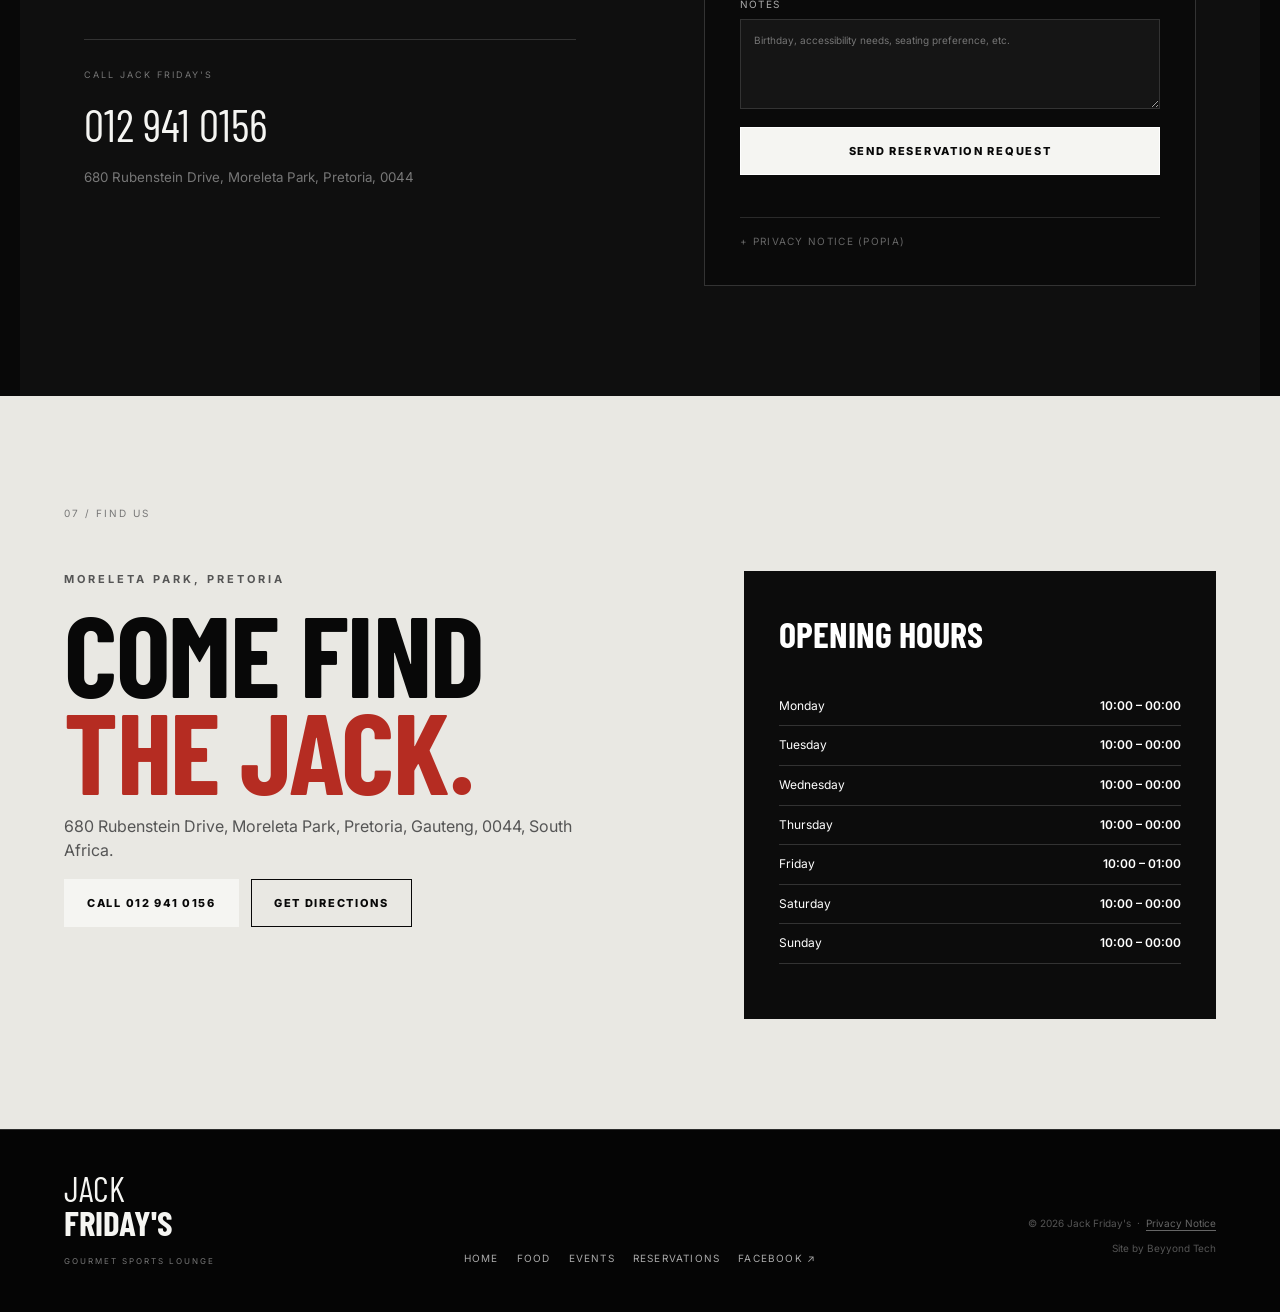
==== commit 79a5191d: "Finilizing the gallery section" ====
--- a/index.html
+++ b/index.html
@@ -278,13 +278,24 @@
         <h2>THE BRAND<br><em>SPEAKS LOUDLY.</em></h2>
       </div>
       <div class="gallery-grid">
-        <div class="gallery-tile tile-large">
-          <picture>
-            <img src="assets/Front.jpg" alt="Jack Friday's Gourmet Sports Lounge exterior signage" loading="lazy" />
-          </picture>
-        </div>
-        <div class="gallery-tile texture"><span>JACK<br><b>FRIDAY'S</b></span></div>
-        <div class="gallery-tile quote"><span>GOURMET<br><em>SPORTS</em><br>LOUNGE</span></div>
+        <figure class="gallery-tile tile-wide">
+          <img src="assets/Jacks3.jpg" alt="Jack Friday's interior atmosphere" loading="lazy" />
+        </figure>
+        <figure class="gallery-tile tile-tall">
+          <img src="assets/Jacks7.jpg" alt="Jack Friday's dining area" loading="lazy" />
+        </figure>
+        <figure class="gallery-tile tile-square">
+          <img src="assets/Jacks1.jpg" alt="Jack Friday's bar and social lounge" loading="lazy" />
+        </figure>
+        <figure class="gallery-tile tile-medium">
+          <img src="assets/Front.jpg" alt="Jack Friday's sports lounge seating" loading="lazy" />
+        </figure>
+        <figure class="gallery-tile tile-narrow">
+          <img src="assets/Jacks8.jpg" alt="Jack Friday's social night atmosphere" loading="lazy" />
+        </figure>
+        <figure class="gallery-tile tile-portrait">
+          <img src="assets/Jacks9.jpeg" alt="Jack Friday's branding and ambience" loading="lazy" />
+        </figure>
       </div>
     </section>
 
@@ -371,7 +382,7 @@
           <div><span>Friday</span><b>10:00 – 01:00</b></div>
           <div><span>Saturday</span><b>10:00 – 00:00</b></div>
           <div><span>Sunday</span><b>10:00 – 00:00</b></div>
-          <p>Verify hours with management before launch.</p>
+          <p></p>
         </div>
       </div>
     </section>
@@ -391,7 +402,9 @@
       <!-- TODO: Add official Instagram URL and uncomment the line below -->
       <!-- <a href="https://www.instagram.com/OFFICIAL_HANDLE" target="_blank" rel="noopener">Instagram ↗</a> -->
     </div>
-    <div class="footer-meta">© <span id="year"></span> Jack Friday's &nbsp;·&nbsp; <a href="#privacy" class="footer-privacy-link">Privacy Notice</a></div>
+    <div class="footer-meta">© <span id="year"></span> Jack Friday's &nbsp;·&nbsp; <a href="#privacy" class="footer-privacy-link">Privacy Notice</a>
+    <p> Site by <a href="https://www.beyyondtech.co.za" target="_blank" rel="noopener">Beyyond Tech</a> </p>
+    </div>
   </footer>
 
   <script src="script.js"></script>
--- a/styles.css
+++ b/styles.css
@@ -127,17 +127,10 @@
 .gallery .section-label{color:#777}
 .gallery-heading{margin-bottom:45px}
 .gallery h2 em,.contact h2 em{color:#b52c22;-webkit-text-stroke:0}
-.gallery-grid{display:grid;grid-template-columns:2fr 1fr 1fr;min-height:390px;gap:10px}
-.gallery-tile{overflow:hidden;position:relative;min-height:320px;background:#0b0b0b;color:white}
-.tile-large img{width:100%;height:100%;object-fit:cover;filter:grayscale(1) contrast(1.2)}
-.texture{background:
-  radial-gradient(circle at 20% 20%,#444 0 1px,transparent 1px),
-  linear-gradient(135deg,#050505,#262626 50%,#070707);
-background-size:8px 8px,100% 100%;display:flex;align-items:center;justify-content:center}
-.texture span{font-family:var(--display);font-size:58px;line-height:.75;transform:rotate(-8deg)}
-.quote{display:flex;align-items:center;justify-content:center;border:1px solid #222}
-.quote span{font-family:var(--display);font-size:46px;line-height:.82;text-align:center}
-.quote em{font-style:normal;-webkit-text-stroke:1px white;color:transparent}
+.gallery-grid{display:grid;grid-template-columns:repeat(3,minmax(0,1fr));gap:18px;max-width:1200px;margin:0 auto;align-items:start}
+.gallery-tile{overflow:hidden;position:relative;background:#0b0b0b;border:1px solid rgba(0,0,0,.15);height:330px}
+.gallery-tile img{display:block;width:100%;height:100%;object-fit:cover;filter:none;contrast:1}
+.tile-wide,.tile-tall,.tile-square,.tile-medium,.tile-narrow,.tile-portrait{height:330px}
 .reserve{background:#0f0f0f}
 .reserve-grid{display:grid;grid-template-columns:1fr 1fr;gap:10vw}
 .reserve-copy{max-width:510px;color:#999}
@@ -193,8 +186,8 @@
   .menu-grid{grid-template-columns:1fr 1fr}
   .experience-grid{grid-template-columns:1fr}
   .experience-card{border-right:0;border-bottom:1px solid #aaa;margin:0}
-  .gallery-grid{grid-template-columns:1fr 1fr}
-  .tile-large{grid-column:1/-1}
+  .gallery-grid{grid-template-columns:repeat(2,1fr);grid-auto-rows:220px}
+  .gallery-tile,.tile-wide,.tile-tall,.tile-square,.tile-medium,.tile-narrow,.tile-portrait{grid-column:auto;grid-row:auto}
   .footer{grid-template-columns:1fr;text-align:left}
   .footer-links{justify-content:flex-start}
   .footer-meta{text-align:left}
@@ -209,8 +202,7 @@
   .menu-grid{grid-template-columns:1fr}
   .menu-note{grid-template-columns:1fr}
   .form-row{grid-template-columns:1fr}
-  .gallery-grid{grid-template-columns:1fr}
-  .tile-large{grid-column:auto}
+  .gallery-grid{grid-template-columns:1fr;grid-auto-rows:240px}
   .feature-band{padding:70px 6vw}
   .event-item{grid-template-columns:45px 1fr 25px}
 }
